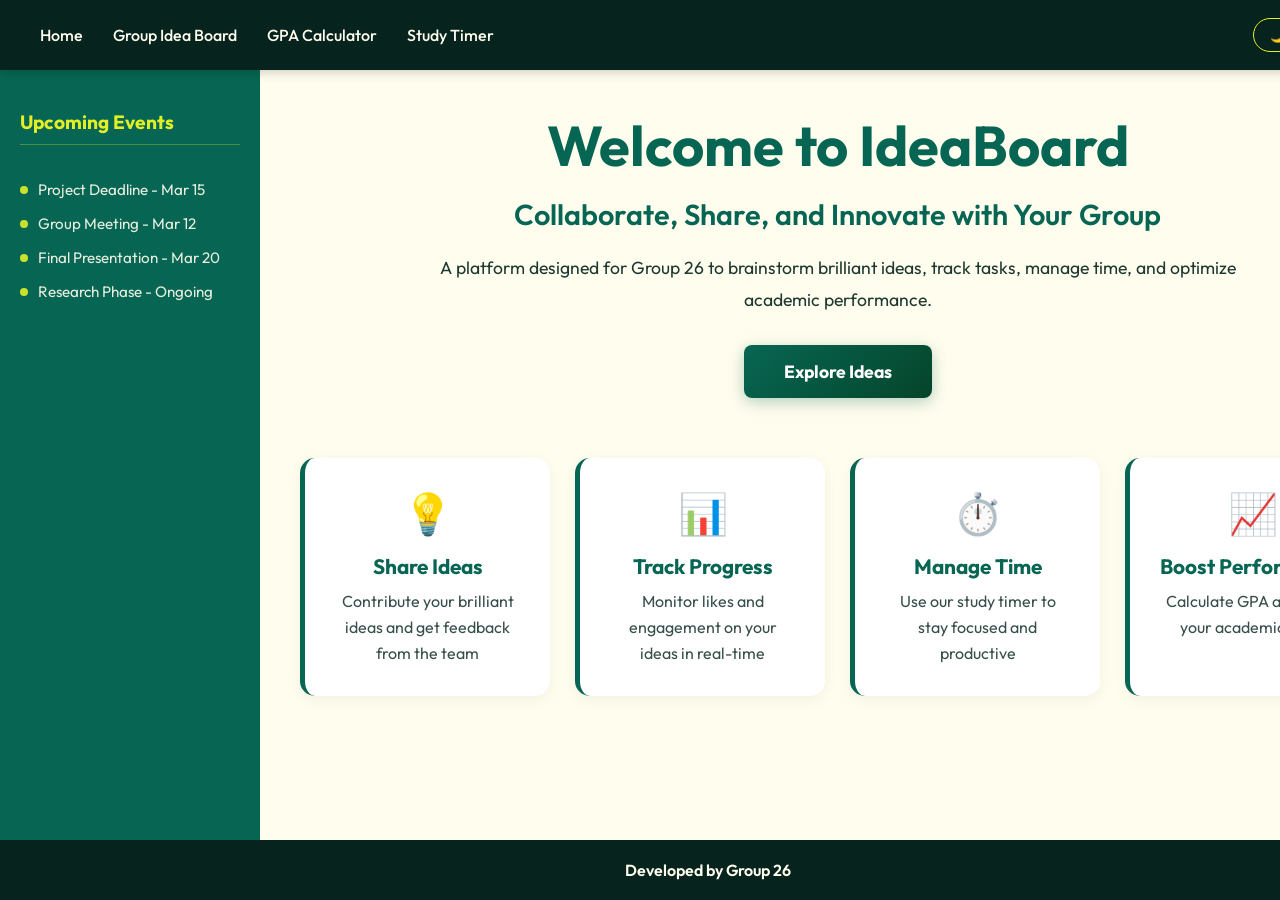
==== Day 03 v1.2/index.html @ 5ae80687 "New updates" ====
<!DOCTYPE html>
<html lang="en">
<head>
    <meta charset="UTF-8">
    <meta name="viewport" content="width=device-width, initial-scale=1.0">
    <title>Group Idea Board - Group 26</title>
    <link rel="stylesheet" href="style.css">
</head>
<body class="light-theme">
    <div class="animated-bg" id="animated-bg"></div>
    
    <div class="app-grid">
        <!-- Top Navbar -->
        <nav class="navbar">
            <ul class="nav-links">
                <li><a href="#" class="nav-link" data-view="home">Home</a></li>
                <li><a href="#" class="nav-link" data-view="board">Group Idea Board</a></li>
                <li><a href="#" class="nav-link" data-view="gpa">GPA Calculator</a></li>
                <li><a href="#" class="nav-link" data-view="timer">Study Timer</a></li>
            </ul>
            <button id="theme-toggle" class="theme-btn">🌙 Toggle Theme</button>
        </nav>

        <!-- Sidebar -->
        <aside class="sidebar">
            <h3>Upcoming Events</h3>
            <ul class="event-list">
                <li><span class="event-dot"></span> Project Deadline - Mar 15</li>
                <li><span class="event-dot"></span> Group Meeting - Mar 12</li>
                <li><span class="event-dot"></span> Final Presentation - Mar 20</li>
                <li><span class="event-dot"></span> Research Phase - Ongoing</li>
            </ul>
        </aside>

        <!-- Main Content Area -->
        <main class="main-content">
            <!-- Home View -->
            <section id="home-view" class="view-section active">
                <div class="hero-section">
                    <div class="hero-content">
                        <h1>Welcome to IdeaBoard</h1>
                        <p class="hero-subtitle">Collaborate, Share, and Innovate with Your Group</p>
                        <p class="hero-description">A platform designed for Group 26 to brainstorm brilliant ideas, track tasks, manage time, and optimize academic performance.</p>
                        <button class="cta-btn" onclick="document.querySelector('[data-view=\"board\"]').click()">Explore Ideas</button>
                    </div>
                    <div class="hero-features">
                        <div class="feature-card">
                            <span class="feature-icon">💡</span>
                            <h3>Share Ideas</h3>
                            <p>Contribute your brilliant ideas and get feedback from the team</p>
                        </div>
                        <div class="feature-card">
                            <span class="feature-icon">📊</span>
                            <h3>Track Progress</h3>
                            <p>Monitor likes and engagement on your ideas in real-time</p>
                        </div>
                        <div class="feature-card">
                            <span class="feature-icon">⏱️</span>
                            <h3>Manage Time</h3>
                            <p>Use our study timer to stay focused and productive</p>
                        </div>
                        <div class="feature-card">
                            <span class="feature-icon">📈</span>
                            <h3>Boost Performance</h3>
                            <p>Calculate GPA and track your academic goals</p>
                        </div>
                    </div>
                </div>
            </section>

            <!-- Group Idea Board View -->
            <section id="board-view" class="view-section">
                <header class="content-header">
                    <h1>Group Idea Board</h1>
                    <div class="stats-bar">
                        <span id="total-ideas-counter">Total Ideas: 0</span>
                        <div class="sort-container">
                            <label for="sort-by">Sort By:</label>
                            <select id="sort-by">
                                <option value="net-likes">Likes - Dislikes</option>
                                <option value="time">Time</option>
                                <option value="total-likes">Total Likes</option>
                            </select>
                        </div>
                    </div>
                </header>

                <section class="idea-form-section">
                    <div class="form-group">
                        <input type="text" id="user-name" placeholder="Your Name" aria-label="Your Name">
                        <textarea id="idea-text" placeholder="Share your brilliant idea..." aria-label="Idea Text"></textarea>
                        <button id="submit-idea" class="primary-btn">Post Idea</button>
                    </div>
                </section>

                <section class="idea-board" id="idea-board">
                    <!-- Idea cards will be injected here -->
                </section>
            </section>

            <!-- GPA Calculator View -->
            <section id="gpa-view" class="view-section">
                <header class="content-header">
                    <h1>GPA Calculator</h1>
                    <p class="gpa-subtitle">Calculate your GPA using the standard formula</p>
                </header>

                <div class="gpa-calculator-container">
                    <div class="gpa-table-section">
                        <table class="gpa-table">
                            <thead>
                                <tr>
                                    <th>Course Name</th>
                                    <th>Grade (0.0 - 4.0)</th>
                                    <th>Credits</th>
                                    <th>Action</th>
                                </tr>
                            </thead>
                            <tbody id="gpa-rows">
                                <!-- Rows will be added here -->
                            </tbody>
                        </table>
                    </div>

                    <button id="add-gpa-row" class="secondary-btn">+ Add Course</button>

                    <div class="gpa-result-box">
                        <div class="result-formula">
                            <p>Formula: GPA = Σ(Grade × Credits) ÷ Σ Credits</p>
                        </div>
                        <div class="result-display">
                            <div class="result-label">Your GPA</div>
                            <div class="result-value" id="gpa-result">0.00</div>
                        </div>
                        <button id="calculate-gpa" class="primary-btn">Calculate GPA</button>
                        <button id="reset-gpa" class="secondary-btn">Clear All</button>
                    </div>
                </div>
            </section>

            <!-- Study Timer View -->
            <section id="timer-view" class="view-section">
                <header class="content-header">
                    <h1>Study Timer (Pomodoro)</h1>
                    <p class="timer-subtitle">Stay focused with the Pomodoro technique</p>
                </header>

                <div class="timer-container">
                    <div class="timer-display" id="timer-display">25:00</div>
                    
                    <div class="timer-mode-selector">
                        <label>
                            <input type="radio" name="timer-mode" value="work" checked>
                            <span>Work (25 min)</span>
                        </label>
                        <label>
                            <input type="radio" name="timer-mode" value="break">
                            <span>Break (5 min)</span>
                        </label>
                        <label>
                            <input type="radio" name="timer-mode" value="long-break">
                            <span>Long Break (15 min)</span>
                        </label>
                    </div>

                    <div class="timer-controls">
                        <button id="timer-start" class="primary-btn">Start</button>
                        <button id="timer-pause" class="secondary-btn" disabled>Pause</button>
                        <button id="timer-reset" class="secondary-btn">Reset</button>
                    </div>

                    <div class="timer-info">
                        <p>Sessions Completed: <span id="sessions-count">0</span></p>
                    </div>
                </div>
            </section>
        </main>

        <!-- Footer -->
        <footer class="footer">
            <p>Developed by Group 26</p>
        </footer>
    </div>

    <script src="script.js"></script>
</body>
</html>
---- Day 03 v1.2/style.css ----
@import url('https://fonts.googleapis.com/css2?family=Outfit:wght@300;400;600;700&display=swap');

:root {
    --light-cream: #fffdee;
    --lime-yellow: #e3ef26;
    --dark-green: #076653;
    --deep-green: #06231d;
    --white: #ffffff;
    --gray: #f4f4f4;
    --text-dark: #333;
    --text-light: #fffdee;
    --transition: all 0.3s cubic-bezier(0.25, 0.8, 0.25, 1);
}

/* Theme Variables */
body.light-theme {
    --bg-color: var(--light-cream);
    --grid-bg: var(--white);
    --card-bg: var(--white);
    --text-color: var(--deep-green);
    --sidebar-bg: var(--dark-green);
    --nav-bg: var(--deep-green);
    --footer-bg: var(--deep-green);
    --input-border: #ddd;
}

body.dark-theme {
    --bg-color: #0c1a18;
    --grid-bg: #112623;
    --card-bg: #1a3530;
    --text-color: var(--light-cream);
    --sidebar-bg: #051a16;
    --nav-bg: #041210;
    --footer-bg: #041210;
    --input-border: #2c4a45;
}

* {
    margin: 0;
    padding: 0;
    box-sizing: border-box;
    font-family: 'Outfit', sans-serif;
}

body {
    background-color: var(--bg-color);
    color: var(--text-color);
    transition: var(--transition);
    overflow-x: hidden;
    min-height: 100vh;
}

/* Grid Layout */
.app-grid {
    display: grid;
    grid-template-columns: 260px 1fr;
    grid-template-rows: 70px 1fr auto;
    grid-template-areas: 
        "nav nav"
        "sidebar main"
        "footer footer";
    min-height: 100vh;
}

/* Navbar */
.navbar {
    grid-area: nav;
    background-color: var(--nav-bg);
    color: var(--text-light);
    display: flex;
    justify-content: center;
    align-items: center;
    padding: 0 40px;
    z-index: 100;
    box-shadow: 0 2px 10px rgba(0,0,0,0.2);
}

.nav-links {
    list-style: none;
    display: flex;
    gap: 30px;
}

.nav-links a {
    color: var(--text-light);
    text-decoration: none;
    font-weight: 500;
    transition: var(--transition);
}

.nav-links a:hover {
    color: var(--lime-yellow);
}

.theme-btn {
    padding: 8px 16px;
    background: transparent;
    border: 1px solid var(--lime-yellow);
    color: var(--lime-yellow);
    border-radius: 20px;
    cursor: pointer;
    transition: var(--transition);
    margin-left: auto;
}

.theme-btn:hover {
    background: var(--lime-yellow);
    color: var(--deep-green);
}

/* Sidebar */
.sidebar {
    grid-area: sidebar;
    background-color: var(--sidebar-bg);
    color: var(--text-light);
    padding: 40px 20px;
    display: flex;
    flex-direction: column;
    gap: 20px;
}

.sidebar h3 {
    font-size: 1.2rem;
    color: var(--lime-yellow);
    margin-bottom: 15px;
    border-bottom: 1px solid rgba(227, 239, 38, 0.3);
    padding-bottom: 10px;
}

.event-list {
    list-style: none;
}

.event-list li {
    margin-bottom: 15px;
    font-size: 0.95rem;
    display: flex;
    align-items: center;
    gap: 10px;
    opacity: 0.9;
}

.event-dot {
    width: 8px;
    height: 8px;
    background-color: var(--lime-yellow);
    border-radius: 50%;
}

/* Main Content */
.main-content {
    grid-area: main;
    padding: 40px;
    position: relative;
    z-index: 1;
}

/* View Sections */
.view-section {
    display: none;
}

.view-section.active {
    display: block;
    animation: fadeIn 0.3s ease-in-out;
}

@keyframes fadeIn {
    from { opacity: 0; }
    to { opacity: 1; }
}

/* Hero Section */
.hero-section {
    display: flex;
    flex-direction: column;
    gap: 60px;
    align-items: center;
}

.hero-content {
    text-align: center;
    max-width: 800px;
}

.hero-content h1 {
    font-size: 3.5rem;
    font-weight: 700;
    color: var(--dark-green);
    margin-bottom: 15px;
}

body.dark-theme .hero-content h1 {
    color: var(--lime-yellow);
}

.hero-subtitle {
    font-size: 1.8rem;
    color: var(--dark-green);
    margin-bottom: 20px;
    font-weight: 600;
}

body.dark-theme .hero-subtitle {
    color: var(--lime-yellow);
}

.hero-description {
    font-size: 1.1rem;
    color: var(--text-color);
    line-height: 1.8;
    margin-bottom: 30px;
    opacity: 0.9;
}

.cta-btn {
    background: linear-gradient(135deg, var(--dark-green), #05452a);
    color: white;
    padding: 15px 40px;
    border: none;
    border-radius: 8px;
    font-size: 1.1rem;
    font-weight: 700;
    cursor: pointer;
    transition: var(--transition);
    box-shadow: 0 4px 15px rgba(7, 102, 83, 0.3);
}

.cta-btn:hover {
    transform: translateY(-3px);
    box-shadow: 0 6px 20px rgba(7, 102, 83, 0.4);
}

/* Hero Features */
.hero-features {
    display: grid;
    grid-template-columns: repeat(auto-fit, minmax(250px, 1fr));
    gap: 25px;
    width: 100%;
    max-width: 1200px;
}

.feature-card {
    background: var(--card-bg);
    padding: 30px;
    border-radius: 15px;
    border-left: 5px solid var(--dark-green);
    text-align: center;
    transition: var(--transition);
    box-shadow: 0 4px 15px rgba(0,0,0,0.05);
}

.feature-card:hover {
    transform: translateY(-5px);
    box-shadow: 0 8px 25px rgba(0,0,0,0.1);
}

.feature-icon {
    font-size: 2.5rem;
    display: block;
    margin-bottom: 15px;
}

.feature-card h3 {
    color: var(--dark-green);
    margin-bottom: 10px;
    font-size: 1.3rem;
}

body.dark-theme .feature-card h3 {
    color: var(--lime-yellow);
}

.feature-card p {
    opacity: 0.8;
    line-height: 1.6;
}

/* Placeholder Section */
.placeholder-section {
    text-align: center;
    padding: 80px 40px;
}

.placeholder-section h1 {
    font-size: 2.5rem;
    color: var(--dark-green);
    margin-bottom: 20px;
}

body.dark-theme .placeholder-section h1 {
    color: var(--lime-yellow);
}

.placeholder-section p {
    font-size: 1.3rem;
    opacity: 0.6;
}


.content-header {
    display: flex;
    justify-content: space-between;
    align-items: center;
    margin-bottom: 40px;
    flex-wrap: wrap;
    gap: 20px;
}

.content-header h1 {
    font-size: 2.5rem;
    font-weight: 700;
    color: var(--dark-green);
}

body.dark-theme .content-header h1 {
    color: var(--lime-yellow);
}

.stats-bar {
    display: flex;
    align-items: center;
    gap: 30px;
}

.sort-container {
    display: flex;
    align-items: center;
    gap: 10px;
}

select {
    padding: 8px 12px;
    border-radius: 8px;
    border: 1px solid var(--input-border);
    background: var(--card-bg);
    color: var(--text-color);
    outline: none;
}

/* Idea Form */
.idea-form-section {
    background: var(--card-bg);
    padding: 30px;
    border-radius: 15px;
    box-shadow: 0 4px 15px rgba(0,0,0,0.05);
    margin-bottom: 40px;
}

.form-group {
    display: flex;
    flex-direction: column;
    gap: 15px;
}

input[type="text"], textarea {
    width: 100%;
    padding: 12px 15px;
    border: 1px solid var(--input-border);
    border-radius: 8px;
    background: var(--grid-bg);
    color: var(--text-color);
}

textarea {
    min-height: 100px;
    resize: vertical;
}

.primary-btn {
    align-self: flex-end;
    background-color: var(--dark-green);
    color: white;
    padding: 12px 30px;
    border: none;
    border-radius: 8px;
    font-weight: 600;
    cursor: pointer;
    transition: var(--transition);
}

.primary-btn:hover {
    background-color: var(--deep-green);
    transform: translateY(-2px);
    box-shadow: 0 4px 10px rgba(7, 102, 83, 0.3);
}

/* Idea Board */
.idea-board {
    display: grid;
    grid-template-columns: repeat(auto-fill, minmax(300px, 1fr));
    gap: 25px;
}

.idea-card {
    background: var(--card-bg);
    padding: 25px;
    border-radius: 15px;
    border-left: 5px solid var(--dark-green);
    position: relative;
    transition: var(--transition);
    box-shadow: 0 4px 15px rgba(0,0,0,0.05);
    display: flex;
    flex-direction: column;
    justify-content: space-between;
}

.idea-card:hover {
    transform: translateY(-5px);
    box-shadow: 0 8px 25px rgba(0,0,0,0.1);
}

.idea-card.pinned {
    border-left: 5px solid var(--lime-yellow);
    background-color: rgba(227, 239, 38, 0.05);
}

.pin-tag {
    position: absolute;
    top: -10px;
    right: 20px;
    background: var(--lime-yellow);
    color: var(--deep-green);
    padding: 4px 12px;
    border-radius: 20px;
    font-size: 0.75rem;
    font-weight: 700;
    box-shadow: 0 2px 5px rgba(0,0,0,0.1);
}

.card-header {
    display: flex;
    justify-content: space-between;
    margin-bottom: 15px;
}

.author-name {
    font-weight: 700;
    color: var(--dark-green);
}

body.dark-theme .author-name {
    color: var(--lime-yellow);
}

.timestamp {
    font-size: 0.8rem;
    opacity: 0.6;
}

.idea-body {
    margin-bottom: 20px;
    line-height: 1.6;
}

.card-actions {
    display: flex;
    justify-content: space-between;
    align-items: center;
}

.vote-btns {
    display: flex;
    gap: 10px;
}

.vote-btn {
    background: transparent;
    border: 1px solid var(--input-border);
    padding: 5px 10px;
    border-radius: 6px;
    cursor: pointer;
    display: flex;
    align-items: center;
    gap: 5px;
    font-size: 0.9rem;
    color: var(--text-color);
}

.vote-btn.active.like {
    background-color: var(--dark-green);
    color: white;
}

.vote-btn.active.dislike {
    background-color: #d63031;
    color: white;
}

.utility-btns {
    display: flex;
    gap: 10px;
}

.pin-btn {
    background: transparent;
    border: none;
    cursor: pointer;
    font-size: 1.2rem;
    color: #ccc;
    transition: var(--transition);
}

.pin-btn.active {
    color: #ffd700; /* Gold highlight as requested */
}

.delete-btn {
    background: transparent;
    border: none;
    color: #ff7675;
    cursor: pointer;
    font-size: 0.9rem;
}

/* Footer */
.footer {
    grid-area: footer;
    background-color: var(--footer-bg);
    color: var(--text-light);
    text-align: center;
    padding: 20px;
    font-weight: 600;
}

/* Animations */
.animated-bg {
    position: fixed;
    top: 0;
    left: 0;
    width: 100%;
    height: 100%;
    pointer-events: none;
    z-index: 0;
}

.floating-bulb {
    position: absolute;
    font-size: 2rem;
    opacity: 0.1;
    animation: float 10s infinite linear;
}

@keyframes float {
    0% { transform: translateY(100vh) rotate(0deg); opacity: 0; }
    20% { opacity: 0.2; }
    80% { opacity: 0.2; }
    100% { transform: translateY(-20vh) rotate(360deg); opacity: 0; }
}

@media (max-width: 900px) {
    .app-grid {
        grid-template-columns: 1fr;
        grid-template-areas: 
            "nav"
            "main"
            "sidebar"
            "footer";
    }
    .sidebar {
        padding: 40px;
    }
}

/* GPA Calculator Styles */
.gpa-subtitle, .timer-subtitle {
    font-size: 1rem;
    color: var(--text-color);
    opacity: 0.8;
    margin-top: 5px;
}

.gpa-calculator-container {
    background: var(--card-bg);
    padding: 30px;
    border-radius: 15px;
    box-shadow: 0 4px 15px rgba(0,0,0,0.05);
}

.gpa-table-section {
    margin-bottom: 25px;
    overflow-x: auto;
}

.gpa-table {
    width: 100%;
    border-collapse: collapse;
    border-radius: 10px;
    overflow: hidden;
}

.gpa-table thead {
    background-color: var(--dark-green);
    color: var(--text-light);
}

.gpa-table th {
    padding: 15px;
    text-align: left;
    font-weight: 600;
}

.gpa-table td {
    padding: 12px 15px;
    border-bottom: 1px solid var(--input-border);
}

.gpa-table tbody tr:hover {
    background-color: rgba(227, 239, 38, 0.05);
}

.gpa-table input {
    width: 100%;
    padding: 8px 12px;
    border: 1px solid var(--input-border);
    border-radius: 6px;
    background: var(--grid-bg);
    color: var(--text-color);
    font-size: 0.95rem;
}

.remove-row-btn {
    background-color: #ff4444;
    color: white;
    border: none;
    padding: 6px 12px;
    border-radius: 6px;
    cursor: pointer;
    font-size: 0.85rem;
    transition: var(--transition);
}

.remove-row-btn:hover {
    background-color: #cc0000;
}

#add-gpa-row {
    margin-bottom: 30px;
}

.secondary-btn {
    background-color: var(--lime-yellow);
    color: var(--deep-green);
    padding: 12px 20px;
    border: none;
    border-radius: 8px;
    font-weight: 600;
    cursor: pointer;
    transition: var(--transition);
}

.secondary-btn:hover {
    background-color: #cfdf1d;
    transform: translateY(-2px);
}

.gpa-result-box {
    background: linear-gradient(135deg, rgba(7, 102, 83, 0.1), rgba(227, 239, 38, 0.1));
    padding: 40px;
    border-radius: 15px;
    text-align: center;
    margin-top: 40px;
    border: 2px solid var(--dark-green);
}

.result-formula {
    font-size: 1rem;
    color: var(--text-color);
    margin-bottom: 25px;
    opacity: 0.9;
    font-style: italic;
}

.result-display {
    margin-bottom: 30px;
}

.result-label {
    font-size: 1.2rem;
    font-weight: 600;
    color: var(--text-color);
    margin-bottom: 10px;
}

.result-value {
    font-size: 4rem;
    font-weight: 700;
    color: var(--dark-green);
    background: linear-gradient(135deg, var(--dark-green), var(--lime-yellow));
    -webkit-background-clip: text;
    -webkit-text-fill-color: transparent;
    background-clip: text;
}

.gpa-result-box .primary-btn {
    margin-right: 10px;
}

/* Study Timer Styles */
.timer-container {
    background: var(--card-bg);
    padding: 50px 40px;
    border-radius: 15px;
    box-shadow: 0 4px 15px rgba(0,0,0,0.05);
    text-align: center;
    max-width: 600px;
    margin: 0 auto;
}

.timer-display {
    font-size: 6rem;
    font-weight: 700;
    color: var(--dark-green);
    margin-bottom: 40px;
    font-family: 'Courier New', monospace;
    text-shadow: 0 4px 15px rgba(7, 102, 83, 0.2);
}

body.dark-theme .timer-display {
    color: var(--lime-yellow);
    text-shadow: 0 4px 15px rgba(227, 239, 38, 0.2);
}

.timer-mode-selector {
    display: flex;
    justify-content: center;
    gap: 30px;
    margin-bottom: 40px;
    flex-wrap: wrap;
}

.timer-mode-selector label {
    display: flex;
    align-items: center;
    gap: 10px;
    cursor: pointer;
    font-weight: 500;
    transition: var(--transition);
}

.timer-mode-selector input[type="radio"] {
    cursor: pointer;
    width: 18px;
    height: 18px;
}

.timer-mode-selector label:hover {
    color: var(--dark-green);
}

body.dark-theme .timer-mode-selector label:hover {
    color: var(--lime-yellow);
}

.timer-controls {
    display: flex;
    justify-content: center;
    gap: 15px;
    margin-bottom: 30px;
    flex-wrap: wrap;
}

.timer-controls button {
    padding: 12px 30px;
    font-size: 1rem;
    font-weight: 600;
}

.timer-controls button:disabled {
    opacity: 0.5;
    cursor: not-allowed;
}

.timer-info {
    font-size: 1.2rem;
    color: var(--text-color);
    margin-top: 30px;
    padding-top: 20px;
    border-top: 1px solid var(--input-border);
}

.timer-info span {
    font-weight: 700;
    color: var(--dark-green);
}

body.dark-theme .timer-info span {
    color: var(--lime-yellow);
}
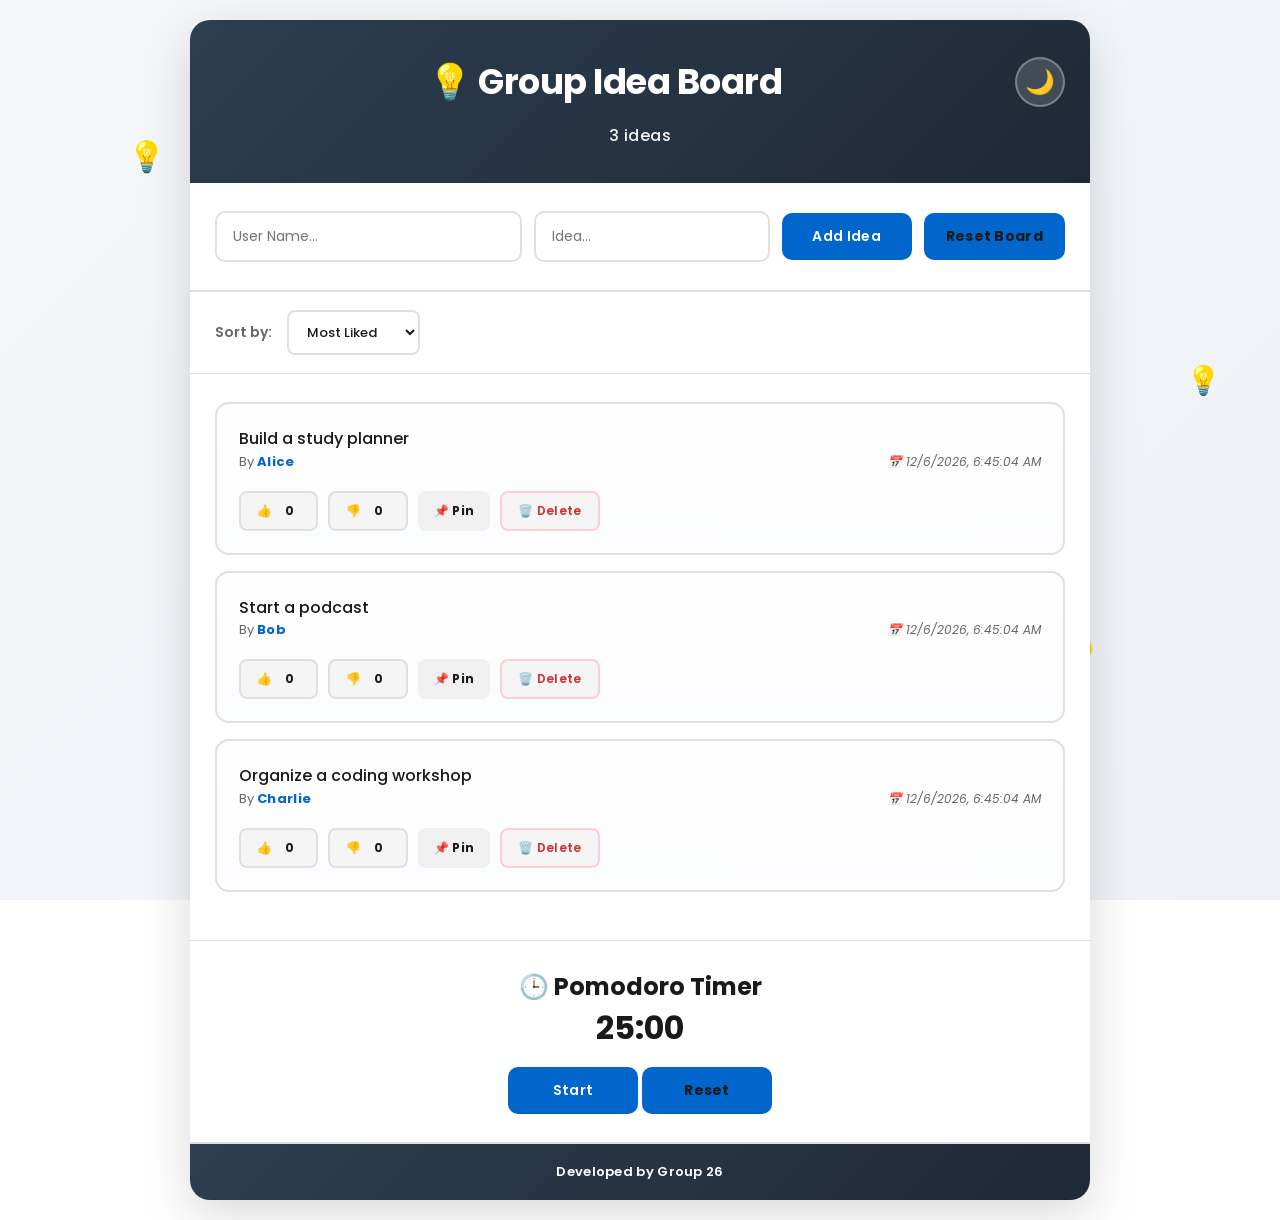
==== commit bb0d96bd: "new" ====
--- a/Day 03 v1.2/index.html
+++ b/Day 03 v1.2/index.html
@@ -3,185 +3,68 @@
 <head>
     <meta charset="UTF-8">
     <meta name="viewport" content="width=device-width, initial-scale=1.0">
-    <title>Group Idea Board - Group 26</title>
+    <title>Group Idea Board</title>
     <link rel="stylesheet" href="style.css">
 </head>
-<body class="light-theme">
-    <div class="animated-bg" id="animated-bg"></div>
-    
-    <div class="app-grid">
-        <!-- Top Navbar -->
-        <nav class="navbar">
-            <ul class="nav-links">
-                <li><a href="#" class="nav-link" data-view="home">Home</a></li>
-                <li><a href="#" class="nav-link" data-view="board">Group Idea Board</a></li>
-                <li><a href="#" class="nav-link" data-view="gpa">GPA Calculator</a></li>
-                <li><a href="#" class="nav-link" data-view="timer">Study Timer</a></li>
-            </ul>
-            <button id="theme-toggle" class="theme-btn">🌙 Toggle Theme</button>
-        </nav>
+<body>
+    <div class="animated-background">
+        <div class="lightbulb"></div>
+        <div class="lightbulb"></div>
+        <div class="lightbulb"></div>
+        <div class="spark"></div>
+        <div class="spark"></div>
+        <div class="spark"></div>
+        <div class="thought-bubble"></div>
+        <div class="thought-bubble"></div>
+    </div>
 
-        <!-- Sidebar -->
-        <aside class="sidebar">
-            <h3>Upcoming Events</h3>
-            <ul class="event-list">
-                <li><span class="event-dot"></span> Project Deadline - Mar 15</li>
-                <li><span class="event-dot"></span> Group Meeting - Mar 12</li>
-                <li><span class="event-dot"></span> Final Presentation - Mar 20</li>
-                <li><span class="event-dot"></span> Research Phase - Ongoing</li>
-            </ul>
-        </aside>
+    <div class="container">
+        <header>
+            <div class="header-top">
+                <h1>💡 Group Idea Board</h1>
+                <button id="theme-toggle" class="theme-toggle" title="Toggle dark/light mode">🌙</button>
+            </div>
+            <div class="idea-count">
+                <span id="count-display">0 ideas</span>
+            </div>
+        </header>
+        
+        <section class="input-section">
+            <input type="text" id="name-input" placeholder="User Name..." class="name-input">
+            <input type="text" id="idea-input" placeholder="Idea..." class="idea-input">
+            <button id="add-idea-btn" class="btn-primary">Add Idea</button>
+            <button id="reset-board-btn" class="btn-secondary">Reset Board</button>
+        </section>
 
-        <!-- Main Content Area -->
-        <main class="main-content">
-            <!-- Home View -->
-            <section id="home-view" class="view-section active">
-                <div class="hero-section">
-                    <div class="hero-content">
-                        <h1>Welcome to IdeaBoard</h1>
-                        <p class="hero-subtitle">Collaborate, Share, and Innovate with Your Group</p>
-                        <p class="hero-description">A platform designed for Group 26 to brainstorm brilliant ideas, track tasks, manage time, and optimize academic performance.</p>
-                        <button class="cta-btn" onclick="document.querySelector('[data-view=\"board\"]').click()">Explore Ideas</button>
-                    </div>
-                    <div class="hero-features">
-                        <div class="feature-card">
-                            <span class="feature-icon">💡</span>
-                            <h3>Share Ideas</h3>
-                            <p>Contribute your brilliant ideas and get feedback from the team</p>
-                        </div>
-                        <div class="feature-card">
-                            <span class="feature-icon">📊</span>
-                            <h3>Track Progress</h3>
-                            <p>Monitor likes and engagement on your ideas in real-time</p>
-                        </div>
-                        <div class="feature-card">
-                            <span class="feature-icon">⏱️</span>
-                            <h3>Manage Time</h3>
-                            <p>Use our study timer to stay focused and productive</p>
-                        </div>
-                        <div class="feature-card">
-                            <span class="feature-icon">📈</span>
-                            <h3>Boost Performance</h3>
-                            <p>Calculate GPA and track your academic goals</p>
-                        </div>
-                    </div>
-                </div>
-            </section>
+        <section class="controls-section">
+            <label for="sort-dropdown" class="sort-label">Sort by:</label>
+            <select id="sort-dropdown" class="sort-dropdown">
+                <option value="likes">Most Liked</option>
+                <option value="time">Newest First</option>
+            </select>
+        </section>
 
-            <!-- Group Idea Board View -->
-            <section id="board-view" class="view-section">
-                <header class="content-header">
-                    <h1>Group Idea Board</h1>
-                    <div class="stats-bar">
-                        <span id="total-ideas-counter">Total Ideas: 0</span>
-                        <div class="sort-container">
-                            <label for="sort-by">Sort By:</label>
-                            <select id="sort-by">
-                                <option value="net-likes">Likes - Dislikes</option>
-                                <option value="time">Time</option>
-                                <option value="total-likes">Total Likes</option>
-                            </select>
-                        </div>
-                    </div>
-                </header>
+        <div class="ideas-container">
+            <div id="idea-list" class="idea-list">
+                <!-- Ideas will be added here dynamically -->
+            </div>
+        </div>
 
-                <section class="idea-form-section">
-                    <div class="form-group">
-                        <input type="text" id="user-name" placeholder="Your Name" aria-label="Your Name">
-                        <textarea id="idea-text" placeholder="Share your brilliant idea..." aria-label="Idea Text"></textarea>
-                        <button id="submit-idea" class="primary-btn">Post Idea</button>
-                    </div>
-                </section>
+        <!-- Pomodoro Timer -->
+        <section id="pomodoro-section" class="pomodoro-section">
+            <h2>🕒 Pomodoro Timer</h2>
+            <div id="pomodoro-display" class="pomodoro-display">25:00</div>
+            <button id="pomodoro-start-btn" class="btn-primary">Start</button>
+            <button id="pomodoro-reset-btn" class="btn-secondary">Reset</button>
+            <audio id="pomodoro-alarm" src="https://www.soundjay.com/button/sounds/beep-07.mp3" preload="auto"></audio>
+        </section>
 
-                <section class="idea-board" id="idea-board">
-                    <!-- Idea cards will be injected here -->
-                </section>
-            </section>
-
-            <!-- GPA Calculator View -->
-            <section id="gpa-view" class="view-section">
-                <header class="content-header">
-                    <h1>GPA Calculator</h1>
-                    <p class="gpa-subtitle">Calculate your GPA using the standard formula</p>
-                </header>
-
-                <div class="gpa-calculator-container">
-                    <div class="gpa-table-section">
-                        <table class="gpa-table">
-                            <thead>
-                                <tr>
-                                    <th>Course Name</th>
-                                    <th>Grade (0.0 - 4.0)</th>
-                                    <th>Credits</th>
-                                    <th>Action</th>
-                                </tr>
-                            </thead>
-                            <tbody id="gpa-rows">
-                                <!-- Rows will be added here -->
-                            </tbody>
-                        </table>
-                    </div>
-
-                    <button id="add-gpa-row" class="secondary-btn">+ Add Course</button>
-
-                    <div class="gpa-result-box">
-                        <div class="result-formula">
-                            <p>Formula: GPA = Σ(Grade × Credits) ÷ Σ Credits</p>
-                        </div>
-                        <div class="result-display">
-                            <div class="result-label">Your GPA</div>
-                            <div class="result-value" id="gpa-result">0.00</div>
-                        </div>
-                        <button id="calculate-gpa" class="primary-btn">Calculate GPA</button>
-                        <button id="reset-gpa" class="secondary-btn">Clear All</button>
-                    </div>
-                </div>
-            </section>
-
-            <!-- Study Timer View -->
-            <section id="timer-view" class="view-section">
-                <header class="content-header">
-                    <h1>Study Timer (Pomodoro)</h1>
-                    <p class="timer-subtitle">Stay focused with the Pomodoro technique</p>
-                </header>
-
-                <div class="timer-container">
-                    <div class="timer-display" id="timer-display">25:00</div>
-                    
-                    <div class="timer-mode-selector">
-                        <label>
-                            <input type="radio" name="timer-mode" value="work" checked>
-                            <span>Work (25 min)</span>
-                        </label>
-                        <label>
-                            <input type="radio" name="timer-mode" value="break">
-                            <span>Break (5 min)</span>
-                        </label>
-                        <label>
-                            <input type="radio" name="timer-mode" value="long-break">
-                            <span>Long Break (15 min)</span>
-                        </label>
-                    </div>
-
-                    <div class="timer-controls">
-                        <button id="timer-start" class="primary-btn">Start</button>
-                        <button id="timer-pause" class="secondary-btn" disabled>Pause</button>
-                        <button id="timer-reset" class="secondary-btn">Reset</button>
-                    </div>
-
-                    <div class="timer-info">
-                        <p>Sessions Completed: <span id="sessions-count">0</span></p>
-                    </div>
-                </div>
-            </section>
-        </main>
-
-        <!-- Footer -->
-        <footer class="footer">
+        <footer class="app-footer">
             <p>Developed by Group 26</p>
         </footer>
     </div>
 
     <script src="script.js"></script>
+    <script src="pomodoro.js"></script>
 </body>
 </html>
--- a/Day 03 v1.2/style.css
+++ b/Day 03 v1.2/style.css
@@ -1,530 +1,76 @@
-@import url('https://fonts.googleapis.com/css2?family=Outfit:wght@300;400;600;700&display=swap');
-
-:root {
-    --light-cream: #fffdee;
-    --lime-yellow: #e3ef26;
-    --dark-green: #076653;
-    --deep-green: #06231d;
-    --white: #ffffff;
-    --gray: #f4f4f4;
-    --text-dark: #333;
-    --text-light: #fffdee;
-    --transition: all 0.3s cubic-bezier(0.25, 0.8, 0.25, 1);
-}
-
-/* Theme Variables */
-body.light-theme {
-    --bg-color: var(--light-cream);
-    --grid-bg: var(--white);
-    --card-bg: var(--white);
-    --text-color: var(--deep-green);
-    --sidebar-bg: var(--dark-green);
-    --nav-bg: var(--deep-green);
-    --footer-bg: var(--deep-green);
-    --input-border: #ddd;
-}
-
-body.dark-theme {
-    --bg-color: #0c1a18;
-    --grid-bg: #112623;
-    --card-bg: #1a3530;
-    --text-color: var(--light-cream);
-    --sidebar-bg: #051a16;
-    --nav-bg: #041210;
-    --footer-bg: #041210;
-    --input-border: #2c4a45;
-}
+@import url('https://fonts.googleapis.com/css2?family=Poppins:wght@400;500;600;700&display=swap');
 
 * {
     margin: 0;
     padding: 0;
     box-sizing: border-box;
-    font-family: 'Outfit', sans-serif;
+}
+
+:root {
+    --bg-primary: linear-gradient(135deg, #f5f7fa 0%, #eef2f7 100%);
+    --bg-primary-solid: #f5f7fa;
+    --bg-secondary: #ffffff;
+    --text-primary: #1a1a1a;
+    --text-secondary: #666666;
+    --border-color: #e0e0e0;
+    --header-bg: #2c3e50;
+    --header-text: #ffffff;
+    --btn-primary: #0066cc;
+    --btn-hover: #0052a3;
+    --accent-green: #0066cc;
+    --accent-bright: #0066cc;
+    --pinned-bg: #f9f3e6;
+    --pinned-border: #d4af37;
+    --like-color: #0066cc;
+    --dislike-color: #999999;
+    --transition: 0.3s ease all;
+}
+
+body.dark-theme {
+    --bg-primary: linear-gradient(135deg, #1a1a1a 0%, #242424 100%);
+    --bg-primary-solid: #1a1a1a;
+    --bg-secondary: #2d2d2d;
+    --text-primary: #f5f5f5;
+    --text-secondary: #b0b0b0;
+    --border-color: #404040;
+    --header-bg: #1a1a1a;
+    --header-text: #f5f5f5;
+    --btn-primary: #0066cc;
+    --btn-hover: #0052a3;
+    --accent-green: #4fa3ff;
+    --accent-bright: #4fa3ff;
+    --pinned-bg: #3a3a2e;
+    --pinned-border: #b8960f;
+}
+
+@keyframes float {
+    0%, 100% { transform: translateY(0px) translateX(0px); opacity: 0.3; }
+    50% { transform: translateY(-20px) translateX(10px); opacity: 0.6; }
+}
+
+@keyframes sparkle {
+    0%, 100% { opacity: 0; transform: scale(0); }
+    50% { opacity: 1; transform: scale(1); }
+}
+
+@keyframes bubble-float {
+    0%, 100% { transform: translateY(0px) translateX(0px); opacity: 0.2; }
+    50% { transform: translateY(-30px) translateX(-15px); opacity: 0.4; }
 }
 
 body {
-    background-color: var(--bg-color);
-    color: var(--text-color);
-    transition: var(--transition);
+    background: var(--bg-primary);
+    background-attachment: fixed;
+    font-family: 'Poppins', sans-serif;
+    color: var(--text-primary);
+    transition: var(--transition);
+    min-height: 100vh;
+    padding: 20px;
+    position: relative;
     overflow-x: hidden;
-    min-height: 100vh;
-}
-
-/* Grid Layout */
-.app-grid {
-    display: grid;
-    grid-template-columns: 260px 1fr;
-    grid-template-rows: 70px 1fr auto;
-    grid-template-areas: 
-        "nav nav"
-        "sidebar main"
-        "footer footer";
-    min-height: 100vh;
-}
-
-/* Navbar */
-.navbar {
-    grid-area: nav;
-    background-color: var(--nav-bg);
-    color: var(--text-light);
-    display: flex;
-    justify-content: center;
-    align-items: center;
-    padding: 0 40px;
-    z-index: 100;
-    box-shadow: 0 2px 10px rgba(0,0,0,0.2);
-}
-
-.nav-links {
-    list-style: none;
-    display: flex;
-    gap: 30px;
-}
-
-.nav-links a {
-    color: var(--text-light);
-    text-decoration: none;
-    font-weight: 500;
-    transition: var(--transition);
-}
-
-.nav-links a:hover {
-    color: var(--lime-yellow);
-}
-
-.theme-btn {
-    padding: 8px 16px;
-    background: transparent;
-    border: 1px solid var(--lime-yellow);
-    color: var(--lime-yellow);
-    border-radius: 20px;
-    cursor: pointer;
-    transition: var(--transition);
-    margin-left: auto;
-}
-
-.theme-btn:hover {
-    background: var(--lime-yellow);
-    color: var(--deep-green);
-}
-
-/* Sidebar */
-.sidebar {
-    grid-area: sidebar;
-    background-color: var(--sidebar-bg);
-    color: var(--text-light);
-    padding: 40px 20px;
-    display: flex;
-    flex-direction: column;
-    gap: 20px;
-}
-
-.sidebar h3 {
-    font-size: 1.2rem;
-    color: var(--lime-yellow);
-    margin-bottom: 15px;
-    border-bottom: 1px solid rgba(227, 239, 38, 0.3);
-    padding-bottom: 10px;
-}
-
-.event-list {
-    list-style: none;
-}
-
-.event-list li {
-    margin-bottom: 15px;
-    font-size: 0.95rem;
-    display: flex;
-    align-items: center;
-    gap: 10px;
-    opacity: 0.9;
-}
-
-.event-dot {
-    width: 8px;
-    height: 8px;
-    background-color: var(--lime-yellow);
-    border-radius: 50%;
-}
-
-/* Main Content */
-.main-content {
-    grid-area: main;
-    padding: 40px;
-    position: relative;
-    z-index: 1;
-}
-
-/* View Sections */
-.view-section {
-    display: none;
-}
-
-.view-section.active {
-    display: block;
-    animation: fadeIn 0.3s ease-in-out;
-}
-
-@keyframes fadeIn {
-    from { opacity: 0; }
-    to { opacity: 1; }
-}
-
-/* Hero Section */
-.hero-section {
-    display: flex;
-    flex-direction: column;
-    gap: 60px;
-    align-items: center;
-}
-
-.hero-content {
-    text-align: center;
-    max-width: 800px;
-}
-
-.hero-content h1 {
-    font-size: 3.5rem;
-    font-weight: 700;
-    color: var(--dark-green);
-    margin-bottom: 15px;
-}
-
-body.dark-theme .hero-content h1 {
-    color: var(--lime-yellow);
-}
-
-.hero-subtitle {
-    font-size: 1.8rem;
-    color: var(--dark-green);
-    margin-bottom: 20px;
-    font-weight: 600;
-}
-
-body.dark-theme .hero-subtitle {
-    color: var(--lime-yellow);
-}
-
-.hero-description {
-    font-size: 1.1rem;
-    color: var(--text-color);
-    line-height: 1.8;
-    margin-bottom: 30px;
-    opacity: 0.9;
-}
-
-.cta-btn {
-    background: linear-gradient(135deg, var(--dark-green), #05452a);
-    color: white;
-    padding: 15px 40px;
-    border: none;
-    border-radius: 8px;
-    font-size: 1.1rem;
-    font-weight: 700;
-    cursor: pointer;
-    transition: var(--transition);
-    box-shadow: 0 4px 15px rgba(7, 102, 83, 0.3);
-}
-
-.cta-btn:hover {
-    transform: translateY(-3px);
-    box-shadow: 0 6px 20px rgba(7, 102, 83, 0.4);
-}
-
-/* Hero Features */
-.hero-features {
-    display: grid;
-    grid-template-columns: repeat(auto-fit, minmax(250px, 1fr));
-    gap: 25px;
-    width: 100%;
-    max-width: 1200px;
-}
-
-.feature-card {
-    background: var(--card-bg);
-    padding: 30px;
-    border-radius: 15px;
-    border-left: 5px solid var(--dark-green);
-    text-align: center;
-    transition: var(--transition);
-    box-shadow: 0 4px 15px rgba(0,0,0,0.05);
-}
-
-.feature-card:hover {
-    transform: translateY(-5px);
-    box-shadow: 0 8px 25px rgba(0,0,0,0.1);
-}
-
-.feature-icon {
-    font-size: 2.5rem;
-    display: block;
-    margin-bottom: 15px;
-}
-
-.feature-card h3 {
-    color: var(--dark-green);
-    margin-bottom: 10px;
-    font-size: 1.3rem;
-}
-
-body.dark-theme .feature-card h3 {
-    color: var(--lime-yellow);
-}
-
-.feature-card p {
-    opacity: 0.8;
-    line-height: 1.6;
-}
-
-/* Placeholder Section */
-.placeholder-section {
-    text-align: center;
-    padding: 80px 40px;
-}
-
-.placeholder-section h1 {
-    font-size: 2.5rem;
-    color: var(--dark-green);
-    margin-bottom: 20px;
-}
-
-body.dark-theme .placeholder-section h1 {
-    color: var(--lime-yellow);
-}
-
-.placeholder-section p {
-    font-size: 1.3rem;
-    opacity: 0.6;
-}
-
-
-.content-header {
-    display: flex;
-    justify-content: space-between;
-    align-items: center;
-    margin-bottom: 40px;
-    flex-wrap: wrap;
-    gap: 20px;
-}
-
-.content-header h1 {
-    font-size: 2.5rem;
-    font-weight: 700;
-    color: var(--dark-green);
-}
-
-body.dark-theme .content-header h1 {
-    color: var(--lime-yellow);
-}
-
-.stats-bar {
-    display: flex;
-    align-items: center;
-    gap: 30px;
-}
-
-.sort-container {
-    display: flex;
-    align-items: center;
-    gap: 10px;
-}
-
-select {
-    padding: 8px 12px;
-    border-radius: 8px;
-    border: 1px solid var(--input-border);
-    background: var(--card-bg);
-    color: var(--text-color);
-    outline: none;
-}
-
-/* Idea Form */
-.idea-form-section {
-    background: var(--card-bg);
-    padding: 30px;
-    border-radius: 15px;
-    box-shadow: 0 4px 15px rgba(0,0,0,0.05);
-    margin-bottom: 40px;
-}
-
-.form-group {
-    display: flex;
-    flex-direction: column;
-    gap: 15px;
-}
-
-input[type="text"], textarea {
-    width: 100%;
-    padding: 12px 15px;
-    border: 1px solid var(--input-border);
-    border-radius: 8px;
-    background: var(--grid-bg);
-    color: var(--text-color);
-}
-
-textarea {
-    min-height: 100px;
-    resize: vertical;
-}
-
-.primary-btn {
-    align-self: flex-end;
-    background-color: var(--dark-green);
-    color: white;
-    padding: 12px 30px;
-    border: none;
-    border-radius: 8px;
-    font-weight: 600;
-    cursor: pointer;
-    transition: var(--transition);
-}
-
-.primary-btn:hover {
-    background-color: var(--deep-green);
-    transform: translateY(-2px);
-    box-shadow: 0 4px 10px rgba(7, 102, 83, 0.3);
-}
-
-/* Idea Board */
-.idea-board {
-    display: grid;
-    grid-template-columns: repeat(auto-fill, minmax(300px, 1fr));
-    gap: 25px;
-}
-
-.idea-card {
-    background: var(--card-bg);
-    padding: 25px;
-    border-radius: 15px;
-    border-left: 5px solid var(--dark-green);
-    position: relative;
-    transition: var(--transition);
-    box-shadow: 0 4px 15px rgba(0,0,0,0.05);
-    display: flex;
-    flex-direction: column;
-    justify-content: space-between;
-}
-
-.idea-card:hover {
-    transform: translateY(-5px);
-    box-shadow: 0 8px 25px rgba(0,0,0,0.1);
-}
-
-.idea-card.pinned {
-    border-left: 5px solid var(--lime-yellow);
-    background-color: rgba(227, 239, 38, 0.05);
-}
-
-.pin-tag {
-    position: absolute;
-    top: -10px;
-    right: 20px;
-    background: var(--lime-yellow);
-    color: var(--deep-green);
-    padding: 4px 12px;
-    border-radius: 20px;
-    font-size: 0.75rem;
-    font-weight: 700;
-    box-shadow: 0 2px 5px rgba(0,0,0,0.1);
-}
-
-.card-header {
-    display: flex;
-    justify-content: space-between;
-    margin-bottom: 15px;
-}
-
-.author-name {
-    font-weight: 700;
-    color: var(--dark-green);
-}
-
-body.dark-theme .author-name {
-    color: var(--lime-yellow);
-}
-
-.timestamp {
-    font-size: 0.8rem;
-    opacity: 0.6;
-}
-
-.idea-body {
-    margin-bottom: 20px;
-    line-height: 1.6;
-}
-
-.card-actions {
-    display: flex;
-    justify-content: space-between;
-    align-items: center;
-}
-
-.vote-btns {
-    display: flex;
-    gap: 10px;
-}
-
-.vote-btn {
-    background: transparent;
-    border: 1px solid var(--input-border);
-    padding: 5px 10px;
-    border-radius: 6px;
-    cursor: pointer;
-    display: flex;
-    align-items: center;
-    gap: 5px;
-    font-size: 0.9rem;
-    color: var(--text-color);
-}
-
-.vote-btn.active.like {
-    background-color: var(--dark-green);
-    color: white;
-}
-
-.vote-btn.active.dislike {
-    background-color: #d63031;
-    color: white;
-}
-
-.utility-btns {
-    display: flex;
-    gap: 10px;
-}
-
-.pin-btn {
-    background: transparent;
-    border: none;
-    cursor: pointer;
-    font-size: 1.2rem;
-    color: #ccc;
-    transition: var(--transition);
-}
-
-.pin-btn.active {
-    color: #ffd700; /* Gold highlight as requested */
-}
-
-.delete-btn {
-    background: transparent;
-    border: none;
-    color: #ff7675;
-    cursor: pointer;
-    font-size: 0.9rem;
-}
-
-/* Footer */
-.footer {
-    grid-area: footer;
-    background-color: var(--footer-bg);
-    color: var(--text-light);
-    text-align: center;
-    padding: 20px;
-    font-weight: 600;
-}
-
-/* Animations */
-.animated-bg {
+}
+
+.animated-background {
     position: fixed;
     top: 0;
     left: 0;
@@ -532,258 +78,646 @@
     height: 100%;
     pointer-events: none;
     z-index: 0;
-}
-
-.floating-bulb {
+    overflow: hidden;
+}
+
+.lightbulb {
     position: absolute;
+    width: 30px;
+    height: 40px;
+    animation: float 6s ease-in-out infinite;
+}
+
+.lightbulb:nth-child(1) {
+    top: 15%;
+    left: 10%;
+    animation-delay: 0s;
+    font-size: 30px;
+}
+
+.lightbulb:nth-child(2) {
+    top: 70%;
+    right: 15%;
+    animation-delay: 2s;
+    font-size: 35px;
+}
+
+.lightbulb:nth-child(3) {
+    top: 40%;
+    right: 5%;
+    animation-delay: 4s;
+    font-size: 28px;
+}
+
+.lightbulb::before {
+    content: '💡';
+    position: absolute;
+    font-size: inherit;
+}
+
+.spark {
+    position: absolute;
+    width: 8px;
+    height: 8px;
+    animation: sparkle 4s ease-in-out infinite;
+}
+
+.spark:nth-child(4) {
+    top: 25%;
+    left: 80%;
+    animation-delay: 0s;
+}
+
+.spark:nth-child(5) {
+    top: 60%;
+    left: 20%;
+    animation-delay: 1.5s;
+}
+
+.spark:nth-child(6) {
+    top: 80%;
+    right: 30%;
+    animation-delay: 3s;
+}
+
+.spark::before {
+    content: '✨';
+    font-size: 12px;
+}
+
+.thought-bubble {
+    position: absolute;
+    width: 40px;
+    height: 35px;
+    animation: bubble-float 8s ease-in-out infinite;
+}
+
+.thought-bubble:nth-child(7) {
+    top: 20%;
+    right: 40%;
+    animation-delay: 0s;
+}
+
+.thought-bubble:nth-child(8) {
+    top: 75%;
+    left: 40%;
+    animation-delay: 3s;
+}
+
+.thought-bubble::before {
+    content: '💭';
+    font-size: 35px;
+}
+
+.container {
+    background-color: var(--bg-secondary);
+    width: 100%;
+    max-width: 900px;
+    border-radius: 20px;
+    box-shadow: 0 15px 50px rgba(0, 0, 0, 0.15);
+    overflow: hidden;
+    margin: 0 auto;
+    transition: var(--transition);
+    position: relative;
+    z-index: 1;
+}
+
+header {
+    background: linear-gradient(135deg, var(--header-bg) 0%, #1f2937 100%);
+    color: var(--header-text);
+    padding: 35px 25px;
+    text-align: center;
+    transition: var(--transition);
+}
+
+.header-top {
+    display: flex;
+    justify-content: space-between;
+    align-items: center;
+    gap: 20px;
+}
+
+header h1 {
+    font-size: 2.2rem;
+    font-weight: 700;
+    flex: 1;
+    letter-spacing: -0.5px;
+}
+
+.idea-count {
+    margin-top: 15px;
+    font-size: 1rem;
+    opacity: 0.95;
+    font-weight: 500;
+    letter-spacing: 0.5px;
+}
+
+.theme-toggle {
+    background: rgba(255, 255, 255, 0.15);
+    border: 2px solid rgba(255, 255, 255, 0.3);
+    color: white;
+    width: 50px;
+    height: 50px;
+    border-radius: 50%;
+    font-size: 1.5rem;
+    cursor: pointer;
+    transition: var(--transition);
+    display: flex;
+    align-items: center;
+    justify-content: center;
+}
+
+.theme-toggle:hover {
+    background: rgba(255, 255, 255, 0.25);
+    transform: scale(1.08);
+}
+
+.input-section {
+    padding: 28px 25px;
+    display: flex;
+    flex-wrap: wrap;
+    gap: 12px;
+    align-items: center;
+    background-color: var(--bg-secondary);
+    border-bottom: 2px solid var(--border-color);
+    transition: var(--transition);
+}
+
+.name-input,
+.idea-input,
+input[type="text"],
+select {
+    padding: 13px 16px;
+    border: 2px solid var(--border-color);
+    border-radius: 10px;
+    font-size: 14px;
+    font-family: 'Poppins', sans-serif;
+    background-color: var(--bg-secondary);
+    color: var(--text-primary);
+    outline: none;
+    transition: var(--transition);
+}
+
+.name-input:focus,
+.idea-input:focus,
+input[type="text"]:focus,
+select:focus {
+    border-color: var(--accent-green);
+    box-shadow: 0 0 0 4px rgba(0, 102, 204, 0.1);
+    background-color: var(--bg-secondary);
+}
+
+.name-input {
+    flex: 0 0 auto;
+    min-width: 160px;
+}
+
+.idea-input {
+    flex: 1;
+    min-width: 220px;
+}
+
+.btn-primary,
+.btn-secondary {
+    padding: 13px 22px;
+    border: none;
+    border-radius: 10px;
+    font-family: 'Poppins', sans-serif;
+    font-weight: 600;
+    cursor: pointer;
+    transition: var(--transition);
+    font-size: 14px;
+    letter-spacing: 0.3px;
+}
+
+.btn-primary {
+    background-color: var(--btn-primary);
+    color: var(--header-text);
+    flex: 0 0 auto;
+    min-width: 130px;
+}
+
+.btn-primary:hover {
+    background-color: var(--btn-hover);
+    transform: translateY(-3px);
+    box-shadow: 0 8px 20px rgba(0, 102, 204, 0.3);
+}
+
+.btn-secondary {
+    background-color: var(--accent-bright);
+    color: var(--text-primary);
+    flex: 0 0 auto;
+    min-width: 130px;
+    font-weight: 700;
+}
+
+.btn-secondary:hover {
+    background-color: #00558f;
+    transform: translateY(-3px);
+    box-shadow: 0 8px 20px rgba(0, 102, 204, 0.3);
+}
+
+.controls-section {
+    padding: 18px 25px;
+    background-color: var(--bg-secondary);
+    border-bottom: 1px solid var(--border-color);
+    display: flex;
+    gap: 15px;
+    align-items: center;
+    transition: var(--transition);
+}
+
+/* Pomodoro timer styles */
+.pomodoro-section {
+    padding: 28px 25px;
+    background-color: var(--bg-secondary);
+    border-top: 1px solid var(--border-color);
+    text-align: center;
+    transition: var(--transition);
+    margin-top: 20px;
+}
+
+.pomodoro-display {
     font-size: 2rem;
-    opacity: 0.1;
-    animation: float 10s infinite linear;
-}
-
-@keyframes float {
-    0% { transform: translateY(100vh) rotate(0deg); opacity: 0; }
-    20% { opacity: 0.2; }
-    80% { opacity: 0.2; }
-    100% { transform: translateY(-20vh) rotate(360deg); opacity: 0; }
-}
-
-@media (max-width: 900px) {
-    .app-grid {
-        grid-template-columns: 1fr;
-        grid-template-areas: 
-            "nav"
-            "main"
-            "sidebar"
-            "footer";
-    }
-    .sidebar {
-        padding: 40px;
-    }
-}
-
-/* GPA Calculator Styles */
-.gpa-subtitle, .timer-subtitle {
-    font-size: 1rem;
-    color: var(--text-color);
-    opacity: 0.8;
+    font-weight: 700;
+    margin-bottom: 15px;
+}
+
+.sort-label {
+    font-weight: 600;
+    color: var(--text-secondary);
+    font-size: 14px;
+}
+
+.sort-dropdown {
+    padding: 10px 14px;
+    border: 2px solid var(--border-color);
+    border-radius: 8px;
+    font-family: 'Poppins', sans-serif;
+    font-size: 13px;
+    font-weight: 500;
+    background-color: var(--bg-secondary);
+    color: var(--text-primary);
+    cursor: pointer;
+    transition: var(--transition);
+}
+
+body.dark-theme .sort-dropdown {
+    background-color: #3a3a3a;
+    color: #f5f5f5;
+}
+
+body.dark-theme .sort-dropdown option {
+    background-color: #2d2d2d;
+    color: #f5f5f5;
+}
+
+.sort-dropdown:hover,
+.sort-dropdown:focus {
+    border-color: var(--accent-green);
+    box-shadow: 0 0 0 3px rgba(0, 102, 204, 0.1);
+}
+
+.ideas-container {
+    padding: 28px 25px;
+    background-color: var(--bg-secondary);
+    transition: var(--transition);
+    min-height: 300px;
+}
+
+.idea-list {
+    display: flex;
+    flex-direction: column;
+    gap: 16px;
+}
+
+.idea-card {
+    background: linear-gradient(to bottom, rgba(255, 255, 255, 0.9), rgba(245, 247, 250, 0.4));
+    border: 2px solid var(--border-color);
+    border-radius: 14px;
+    padding: 22px;
+    transition: var(--transition);
+    display: flex;
+    flex-direction: column;
+    gap: 14px;
+}
+
+body.dark-theme .idea-card {
+    background: linear-gradient(to bottom, rgba(50, 50, 50, 0.8), rgba(40, 40, 40, 0.6));
+    border-color: #505050;
+}
+
+.idea-card:hover {
+    box-shadow: 0 10px 30px rgba(0, 102, 204, 0.1);
+    border-color: var(--accent-green);
+    transform: translateY(-2px);
+}
+
+body.dark-theme .idea-card:hover {
+    box-shadow: 0 10px 30px rgba(79, 163, 255, 0.15);
+    border-color: #4fa3ff;
+}
+
+.idea-card.pinned {
+    background: linear-gradient(to bottom, rgba(249, 243, 230, 1), rgba(212, 175, 55, 0.08));
+    border-color: var(--pinned-border);
+    border-width: 3px;
+    box-shadow: 0 8px 25px rgba(212, 175, 55, 0.15), inset 0 0 0 1px rgba(212, 175, 55, 0.2);
+    position: relative;
+}
+
+body.dark-theme .idea-card.pinned {
+    background: linear-gradient(to bottom, rgba(70, 60, 40, 0.9), rgba(50, 45, 30, 0.8));
+    border-color: #b8960f;
+    box-shadow: 0 8px 25px rgba(184, 150, 15, 0.2), inset 0 0 0 1px rgba(184, 150, 15, 0.3);
+}
+
+.idea-card.pinned::before {
+    content: '📌 PINNED';
+    display: block;
+    color: var(--accent-green);
+    font-weight: 700;
+    font-size: 0.8rem;
+    letter-spacing: 1.2px;
+    margin-bottom: 8px;
+    text-transform: uppercase;
+}
+
+body.dark-theme .idea-card.pinned::before {
+    color: #d4af37;
+}
+
+.idea-content {
+    flex: 1;
+}
+
+.idea-text {
+    font-size: 16px;
+    font-weight: 500;
+    color: var(--text-primary);
+    line-height: 1.6;
+    word-break: break-word;
+}
+
+.idea-meta {
+    display: flex;
+    justify-content: space-between;
+    align-items: center;
+    font-size: 13px;
+    color: var(--text-secondary);
+    flex-wrap: wrap;
+    gap: 12px;
+}
+
+.idea-author {
+    font-weight: 700;
+    color: var(--accent-green);
+    letter-spacing: 0.3px;
+}
+
+.idea-timestamp {
+    font-size: 12px;
+    color: var(--text-secondary);
+    font-style: italic;
+}
+
+.idea-buttons {
+    display: flex;
+    gap: 10px;
+    flex-wrap: wrap;
     margin-top: 5px;
 }
 
-.gpa-calculator-container {
-    background: var(--card-bg);
-    padding: 30px;
-    border-radius: 15px;
-    box-shadow: 0 4px 15px rgba(0,0,0,0.05);
-}
-
-.gpa-table-section {
-    margin-bottom: 25px;
-    overflow-x: auto;
-}
-
-.gpa-table {
-    width: 100%;
-    border-collapse: collapse;
-    border-radius: 10px;
-    overflow: hidden;
-}
-
-.gpa-table thead {
-    background-color: var(--dark-green);
-    color: var(--text-light);
-}
-
-.gpa-table th {
-    padding: 15px;
-    text-align: left;
-    font-weight: 600;
-}
-
-.gpa-table td {
-    padding: 12px 15px;
-    border-bottom: 1px solid var(--input-border);
-}
-
-.gpa-table tbody tr:hover {
-    background-color: rgba(227, 239, 38, 0.05);
-}
-
-.gpa-table input {
-    width: 100%;
-    padding: 8px 12px;
-    border: 1px solid var(--input-border);
-    border-radius: 6px;
-    background: var(--grid-bg);
-    color: var(--text-color);
-    font-size: 0.95rem;
-}
-
-.remove-row-btn {
-    background-color: #ff4444;
-    color: white;
-    border: none;
-    padding: 6px 12px;
-    border-radius: 6px;
-    cursor: pointer;
-    font-size: 0.85rem;
-    transition: var(--transition);
-}
-
-.remove-row-btn:hover {
-    background-color: #cc0000;
-}
-
-#add-gpa-row {
-    margin-bottom: 30px;
-}
-
-.secondary-btn {
-    background-color: var(--lime-yellow);
-    color: var(--deep-green);
-    padding: 12px 20px;
+.btn-card {
+    padding: 9px 16px;
     border: none;
     border-radius: 8px;
+    font-family: 'Poppins', sans-serif;
     font-weight: 600;
+    font-size: 12px;
     cursor: pointer;
     transition: var(--transition);
-}
-
-.secondary-btn:hover {
-    background-color: #cfdf1d;
-    transform: translateY(-2px);
-}
-
-.gpa-result-box {
-    background: linear-gradient(135deg, rgba(7, 102, 83, 0.1), rgba(227, 239, 38, 0.1));
-    padding: 40px;
-    border-radius: 15px;
+    display: inline-flex;
+    align-items: center;
+    gap: 6px;
+    letter-spacing: 0.3px;
+}
+
+.btn-delete {
+    background-color: #f5f5f5;
+    color: #d32f2f;
+    border: 2px solid #ffcdd2;
+    font-weight: 600;
+}
+
+body.dark-theme .btn-delete {
+    background-color: rgba(211, 47, 47, 0.15);
+    color: #ff6b6b;
+    border: 2px solid rgba(255, 107, 107, 0.3);
+}
+
+.btn-delete:hover {
+    background-color: #ffebee;
+    color: #b71c1c;
+    border-color: #d32f2f;
+    transform: scale(1.06);
+    box-shadow: 0 4px 12px rgba(211, 47, 47, 0.2);
+}
+
+body.dark-theme .btn-delete:hover {
+    background-color: rgba(211, 47, 47, 0.25);
+    color: #ff8a8a;
+    border-color: #ff6b6b;
+}
+
+.btn-pin {
+    background-color: #f0f0f0;
+    color: var(--text-primary);
+    font-weight: 700;
+}
+
+body.dark-theme .btn-pin {
+    background-color: #404040;
+    color: #b0b0b0;
+}
+
+.btn-pin:hover {
+    background-color: #e0e0e0;
+    transform: scale(1.06);
+    box-shadow: 0 4px 12px rgba(0, 0, 0, 0.1);
+}
+
+body.dark-theme .btn-pin:hover {
+    background-color: #505050;
+    box-shadow: 0 4px 12px rgba(255, 255, 255, 0.1);
+}
+
+.btn-pin.pinned {
+    background-color: var(--pinned-border);
+    color: var(--text-primary);
+    font-weight: 700;
+}
+
+body.dark-theme .btn-pin.pinned {
+    background-color: #b8960f;
+    color: #1a1a1a;
+}
+
+.btn-pin.pinned:hover {
+    background-color: #c9a022;
+    box-shadow: 0 4px 12px rgba(212, 175, 55, 0.3);
+}
+
+body.dark-theme .btn-pin.pinned:hover {
+    background-color: #d4af37;
+    color: #000000;
+}
+
+.btn-like,
+.btn-dislike {
+    background-color: #f5f5f5;
+    color: var(--text-primary);
+    border: 2px solid var(--border-color);
+}
+
+body.dark-theme .btn-like,
+body.dark-theme .btn-dislike {
+    background-color: #3a3a3a;
+    color: #e0e0e0;
+    border: 2px solid #505050;
+}
+
+.btn-like:hover {
+    background-color: #e8f1ff;
+    color: var(--btn-primary);
+    border-color: var(--btn-primary);
+    transform: scale(1.05);
+}
+
+body.dark-theme .btn-like:hover {
+    background-color: rgba(79, 163, 255, 0.2);
+    color: #4fa3ff;
+    border-color: #4fa3ff;
+}
+
+.btn-dislike:hover {
+    background-color: #f5f5f5;
+    color: var(--text-primary);
+    border-color: #999999;
+    transform: scale(1.05);
+}
+
+body.dark-theme .btn-dislike:hover {
+    background-color: #404040;
+    color: #b0b0b0;
+    border-color: #666666;
+}
+
+.btn-like.active {
+    background-color: #0066cc;
+    color: white;
+    border-color: #0066cc;
+    font-weight: 700;
+}
+
+body.dark-theme .btn-like.active {
+    background-color: #4fa3ff;
+    color: #000000;
+    border-color: #4fa3ff;
+}
+
+.btn-dislike.active {
+    background-color: #999999;
+    color: white;
+    border-color: #999999;
+    font-weight: 700;
+}
+
+body.dark-theme .btn-dislike.active {
+    background-color: #b0b0b0;
+    color: #1a1a1a;
+    border-color: #b0b0b0;
+}
+
+.vote-counter {
+    font-weight: 700;
+    font-size: 12px;
+    min-width: 22px;
     text-align: center;
-    margin-top: 40px;
-    border: 2px solid var(--dark-green);
-}
-
-.result-formula {
-    font-size: 1rem;
-    color: var(--text-color);
-    margin-bottom: 25px;
-    opacity: 0.9;
-    font-style: italic;
-}
-
-.result-display {
-    margin-bottom: 30px;
-}
-
-.result-label {
-    font-size: 1.2rem;
+}
+
+.empty-state {
+    text-align: center;
+    padding: 50px 20px;
+    color: var(--text-secondary);
+}
+
+.empty-state p {
+    font-size: 18px;
     font-weight: 600;
-    color: var(--text-color);
-    margin-bottom: 10px;
-}
-
-.result-value {
-    font-size: 4rem;
-    font-weight: 700;
-    color: var(--dark-green);
-    background: linear-gradient(135deg, var(--dark-green), var(--lime-yellow));
-    -webkit-background-clip: text;
-    -webkit-text-fill-color: transparent;
-    background-clip: text;
-}
-
-.gpa-result-box .primary-btn {
-    margin-right: 10px;
-}
-
-/* Study Timer Styles */
-.timer-container {
-    background: var(--card-bg);
-    padding: 50px 40px;
-    border-radius: 15px;
-    box-shadow: 0 4px 15px rgba(0,0,0,0.05);
+    letter-spacing: 0.5px;
+}
+
+.app-footer {
+    background: linear-gradient(135deg, var(--header-bg) 0%, #1f2937 100%);
+    color: var(--header-text);
+    padding: 18px 25px;
     text-align: center;
-    max-width: 600px;
-    margin: 0 auto;
-}
-
-.timer-display {
-    font-size: 6rem;
-    font-weight: 700;
-    color: var(--dark-green);
-    margin-bottom: 40px;
-    font-family: 'Courier New', monospace;
-    text-shadow: 0 4px 15px rgba(7, 102, 83, 0.2);
-}
-
-body.dark-theme .timer-display {
-    color: var(--lime-yellow);
-    text-shadow: 0 4px 15px rgba(227, 239, 38, 0.2);
-}
-
-.timer-mode-selector {
-    display: flex;
-    justify-content: center;
-    gap: 30px;
-    margin-bottom: 40px;
-    flex-wrap: wrap;
-}
-
-.timer-mode-selector label {
-    display: flex;
-    align-items: center;
-    gap: 10px;
-    cursor: pointer;
-    font-weight: 500;
-    transition: var(--transition);
-}
-
-.timer-mode-selector input[type="radio"] {
-    cursor: pointer;
-    width: 18px;
-    height: 18px;
-}
-
-.timer-mode-selector label:hover {
-    color: var(--dark-green);
-}
-
-body.dark-theme .timer-mode-selector label:hover {
-    color: var(--lime-yellow);
-}
-
-.timer-controls {
-    display: flex;
-    justify-content: center;
-    gap: 15px;
-    margin-bottom: 30px;
-    flex-wrap: wrap;
-}
-
-.timer-controls button {
-    padding: 12px 30px;
-    font-size: 1rem;
+    font-size: 13px;
     font-weight: 600;
-}
-
-.timer-controls button:disabled {
-    opacity: 0.5;
-    cursor: not-allowed;
-}
-
-.timer-info {
-    font-size: 1.2rem;
-    color: var(--text-color);
-    margin-top: 30px;
-    padding-top: 20px;
-    border-top: 1px solid var(--input-border);
-}
-
-.timer-info span {
-    font-weight: 700;
-    color: var(--dark-green);
-}
-
-body.dark-theme .timer-info span {
-    color: var(--lime-yellow);
-}
+    border-top: 2px solid var(--border-color);
+    transition: var(--transition);
+    letter-spacing: 0.3px;
+}
+
+.app-footer p {
+    margin: 0;
+}
+
+/* Responsive Design */
+@media (max-width: 768px) {
+    header h1 {
+        font-size: 1.8rem;
+    }
+
+    .input-section {
+        flex-direction: column;
+    }
+
+    .name-input,
+    .idea-input,
+    .btn-primary,
+    .btn-secondary {
+        min-width: 100%;
+        flex: 1 1 100%;
+    }
+
+    .controls-section {
+        flex-direction: column;
+        align-items: flex-start;
+    }
+
+    .sort-dropdown {
+        width: 100%;
+    }
+
+    .idea-buttons {
+        flex-direction: column;
+    }
+
+    .btn-card {
+        width: 100%;
+        justify-content: center;
+    }
+
+    .idea-meta {
+        flex-direction: column;
+        align-items: flex-start;
+    }
+
+    .lightbulb:nth-child(1) { display: none; }
+    .lightbulb:nth-child(2) { display: none; }
+    .lightbulb:nth-child(3) { display: none; }
+    .spark { display: none; }
+    .thought-bubble { display: none; }
+}
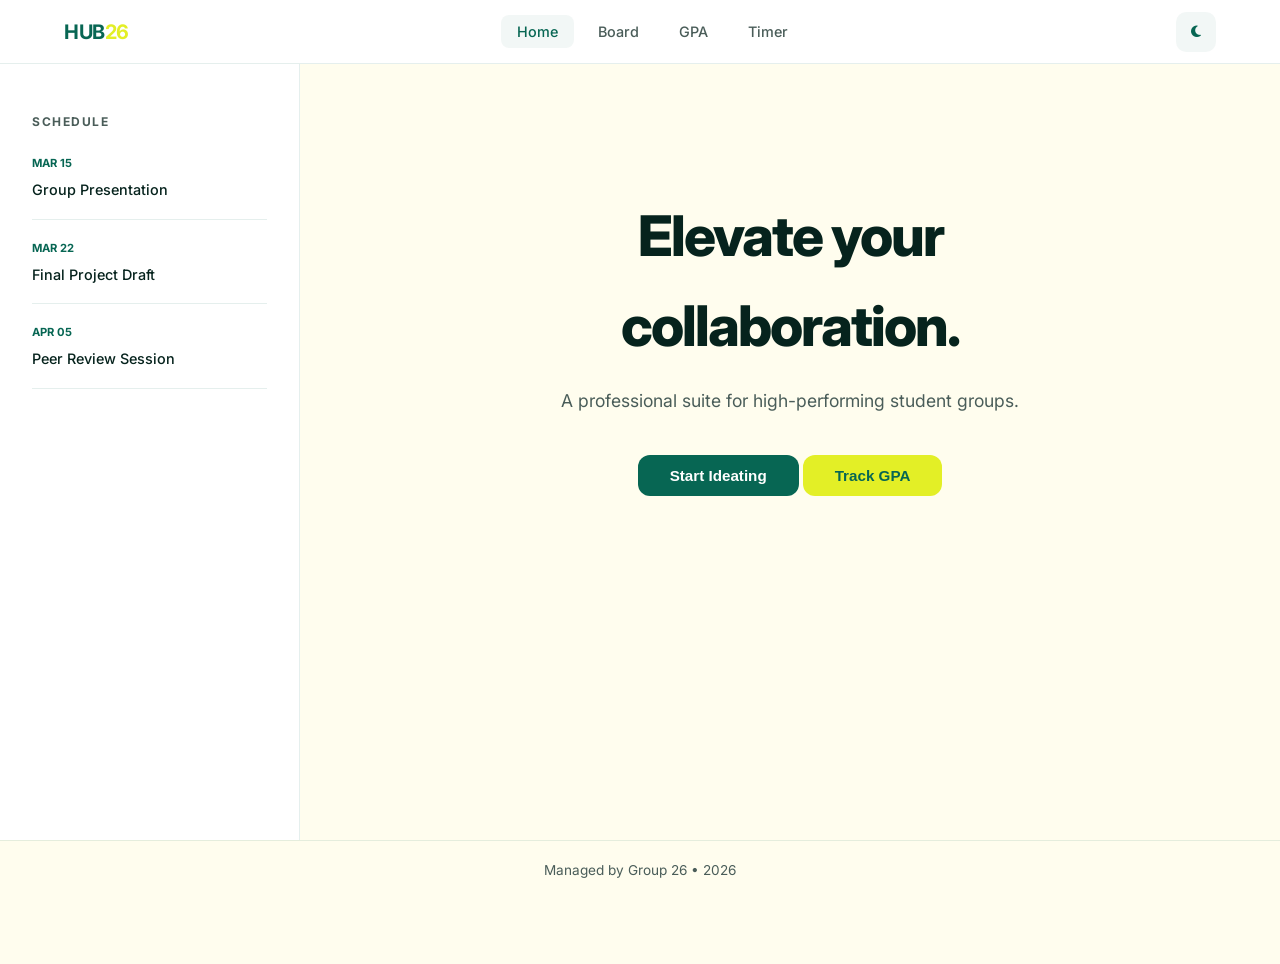
==== commit 726fbd6a: "New update" ====
--- a/Day 03 v1.2/index.html
+++ b/Day 03 v1.2/index.html
@@ -3,68 +3,171 @@
 <head>
     <meta charset="UTF-8">
     <meta name="viewport" content="width=device-width, initial-scale=1.0">
-    <title>Group Idea Board</title>
+    <title>Group 26 | Academic Hub</title>
+    <!-- Inter Font for Professionalism -->
+    <link href="https://fonts.googleapis.com/css2?family=Inter:wght@400;500;600;700;800&display=swap" rel="stylesheet">
     <link rel="stylesheet" href="style.css">
+    <link rel="stylesheet" href="https://cdnjs.cloudflare.com/ajax/libs/font-awesome/6.4.0/css/all.min.css">
 </head>
-<body>
-    <div class="animated-background">
-        <div class="lightbulb"></div>
-        <div class="lightbulb"></div>
-        <div class="lightbulb"></div>
-        <div class="spark"></div>
-        <div class="spark"></div>
-        <div class="spark"></div>
-        <div class="thought-bubble"></div>
-        <div class="thought-bubble"></div>
+<body data-theme="light">
+    <!-- Subtle Animated Background -->
+    <div id="bg-animation" class="bg-animation"></div>
+
+    <!-- Minimalist Navbar -->
+    <nav class="navbar">
+        <div class="nav-container">
+            <div class="nav-logo">HUB<span style="color: var(--accent)">26</span></div>
+            <ul class="nav-links">
+                <li><a href="#" class="nav-link active" data-view="home">Home</a></li>
+                <li><a href="#" class="nav-link" data-view="idea-board">Board</a></li>
+                <li><a href="#" class="nav-link" data-view="gpa-calculator">GPA</a></li>
+                <li><a href="#" class="nav-link" data-view="study-timer">Timer</a></li>
+            </ul>
+            <button id="theme-btn" aria-label="Toggle Theme">
+                <i class="fas fa-moon"></i>
+            </button>
+        </div>
+    </nav>
+
+    <div class="main-wrapper">
+        <!-- Refined Sidebar -->
+        <aside class="sidebar">
+            <h3>Schedule</h3>
+            <ul class="event-list">
+                <li>
+                    <span class="event-date">MAR 15</span>
+                    <span class="event-title">Group Presentation</span>
+                </li>
+                <li>
+                    <span class="event-date">MAR 22</span>
+                    <span class="event-title">Final Project Draft</span>
+                </li>
+                <li>
+                    <span class="event-date">APR 05</span>
+                    <span class="event-title">Peer Review Session</span>
+                </li>
+            </ul>
+        </aside>
+
+        <!-- Main Content -->
+        <main class="content-area">
+            <!-- Home Section -->
+            <section id="home" class="view active">
+                <div class="hero">
+                    <h1>Elevate your<br>collaboration.</h1>
+                    <p>A professional suite for high-performing student groups.</p>
+                    <div class="hero-actions">
+                        <button class="btn-primary" onclick="navigateTo('idea-board')">Start Ideating</button>
+                        <button class="btn-secondary" onclick="navigateTo('gpa-calculator')">Track GPA</button>
+                    </div>
+                </div>
+            </section>
+
+            <!-- Group Idea Board -->
+            <section id="idea-board" class="view">
+                <div class="board-header">
+                    <h2>Idea Board</h2>
+                    <span class="nav-link active" style="pointer-events: none;">
+                        <span id="total-ideas">0</span> Ideas
+                    </span>
+                </div>
+
+                <div class="idea-input-card">
+                    <form id="idea-form">
+                        <div class="form-group">
+                            <input type="text" id="user-name" placeholder="Full Name" required>
+                        </div>
+                        <div class="form-group">
+                            <textarea id="idea-text" placeholder="Explain your concept..." required></textarea>
+                        </div>
+                        <div style="display: flex; justify-content: space-between; align-items: center;">
+                            <div class="sort-control">
+                                <select id="sort-ideas" style="padding: 8px; border-radius: 8px; border: 1px solid var(--border-color); background: var(--body-bg); color: var(--text-main);">
+                                    <option value="time">Latest</option>
+                                    <option value="likes">Top Liked</option>
+                                </select>
+                            </div>
+                            <button type="submit" class="btn-primary">Post Idea</button>
+                        </div>
+                    </form>
+                </div>
+
+                <div id="ideas-container" class="ideas-grid">
+                    <!-- Idea cards will be injected here -->
+                </div>
+            </section>
+
+            <!-- GPA Calculator -->
+            <section id="gpa-calculator" class="view">
+                <div class="idea-input-card">
+                    <div class="board-header">
+                        <h2>GPA Calculator</h2>
+                    </div>
+                    <p style="color: var(--text-muted); margin-bottom: 24px;">Weighted academic performance tracker.</p>
+                    
+                    <div class="gpa-table-wrapper">
+                        <table id="gpa-table">
+                            <thead>
+                                <tr>
+                                    <th>Course</th>
+                                    <th>Units</th>
+                                    <th>Point</th>
+                                    <th></th>
+                                </tr>
+                            </thead>
+                            <tbody id="gpa-rows">
+                                <tr>
+                                    <td><input type="text" placeholder="Course Name" class="course-name" style="width: 100%; border: none; background: transparent; color: var(--text-main);"></td>
+                                    <td><input type="number" step="0.5" min="0" placeholder="0" class="course-credits" style="width: 60px; border: none; background: transparent; color: var(--text-main);"></td>
+                                    <td><input type="number" step="0.01" min="0" max="4" placeholder="0.0" class="course-grade" style="width: 60px; border: none; background: transparent; color: var(--text-main);"></td>
+                                    <td style="text-align: right;"><button class="btn-icon" style="color: var(--text-muted);" onclick="removeGpaRow(this)"><i class="fas fa-times"></i></button></td>
+                                </tr>
+                            </tbody>
+                        </table>
+                    </div>
+                    
+                    <div style="display: flex; gap: 16px; margin-top: 24px;">
+                        <button class="btn-secondary" style="background: var(--primary-soft); border: 1px solid var(--border-color);" onclick="addGpaRow()">Add Row</button>
+                        <button class="btn-primary" style="flex-grow: 1;" onclick="calculateGPA()">Calculate Result</button>
+                    </div>
+
+                    <div id="gpa-result" class="hero hidden" style="padding: 40px 0; margin-top: 24px; border-top: 1px solid var(--border-color);">
+                        <span style="color: var(--text-muted); font-size: 0.9rem;">CUMULATIVE GPA</span>
+                        <div class="timer-display" id="final-gpa" style="font-size: 4rem; margin: 8px 0;">0.00</div>
+                    </div>
+                </div>
+            </section>
+
+            <!-- Study Timer -->
+            <section id="study-timer" class="view">
+                <div class="timer-card">
+                    <div class="board-header" style="justify-content: center;">
+                        <h2>Deep Work</h2>
+                    </div>
+                    <p style="color: var(--text-muted);">Stay focused for the next 25 minutes.</p>
+                    
+                    <div class="timer-display" id="timer-display">25:00</div>
+                    
+                    <div style="display: flex; justify-content: center; gap: 16px;">
+                        <button class="btn-primary" id="timer-start">Start Session</button>
+                        <button class="btn-secondary hidden" id="timer-pause" style="background: var(--primary-soft);">Pause</button>
+                        <button class="btn-secondary" id="timer-reset" style="background: transparent; border: 1px solid var(--border-color);">Reset</button>
+                    </div>
+                    
+                    <div style="margin-top: 40px; display: flex; justify-content: center; gap: 8px;">
+                        <button class="btn-mode active nav-link" data-time="1500" style="border: none;">Focus</button>
+                        <button class="btn-mode nav-link" data-time="300" style="border: none;">Break</button>
+                    </div>
+                </div>
+            </section>
+        </main>
     </div>
 
-    <div class="container">
-        <header>
-            <div class="header-top">
-                <h1>💡 Group Idea Board</h1>
-                <button id="theme-toggle" class="theme-toggle" title="Toggle dark/light mode">🌙</button>
-            </div>
-            <div class="idea-count">
-                <span id="count-display">0 ideas</span>
-            </div>
-        </header>
-        
-        <section class="input-section">
-            <input type="text" id="name-input" placeholder="User Name..." class="name-input">
-            <input type="text" id="idea-input" placeholder="Idea..." class="idea-input">
-            <button id="add-idea-btn" class="btn-primary">Add Idea</button>
-            <button id="reset-board-btn" class="btn-secondary">Reset Board</button>
-        </section>
-
-        <section class="controls-section">
-            <label for="sort-dropdown" class="sort-label">Sort by:</label>
-            <select id="sort-dropdown" class="sort-dropdown">
-                <option value="likes">Most Liked</option>
-                <option value="time">Newest First</option>
-            </select>
-        </section>
-
-        <div class="ideas-container">
-            <div id="idea-list" class="idea-list">
-                <!-- Ideas will be added here dynamically -->
-            </div>
-        </div>
-
-        <!-- Pomodoro Timer -->
-        <section id="pomodoro-section" class="pomodoro-section">
-            <h2>🕒 Pomodoro Timer</h2>
-            <div id="pomodoro-display" class="pomodoro-display">25:00</div>
-            <button id="pomodoro-start-btn" class="btn-primary">Start</button>
-            <button id="pomodoro-reset-btn" class="btn-secondary">Reset</button>
-            <audio id="pomodoro-alarm" src="https://www.soundjay.com/button/sounds/beep-07.mp3" preload="auto"></audio>
-        </section>
-
-        <footer class="app-footer">
-            <p>Developed by Group 26</p>
-        </footer>
-    </div>
+    <!-- Footer -->
+    <footer class="footer">
+        <p>Managed by Group 26 &bull; 2026</p>
+    </footer>
 
     <script src="script.js"></script>
-    <script src="pomodoro.js"></script>
 </body>
 </html>
--- a/Day 03 v1.2/style.css
+++ b/Day 03 v1.2/style.css
@@ -1,723 +1,286 @@
-@import url('https://fonts.googleapis.com/css2?family=Poppins:wght@400;500;600;700&display=swap');
+:root {
+    --bg-light: #fffdee;
+    --text-main: #06231d;
+    --text-muted: #4a5d59;
+    --primary: #076653;
+    --primary-soft: rgba(7, 102, 83, 0.05);
+    --accent: #e3ef26;
+    --white: #ffffff;
+    --border-color: rgba(7, 102, 83, 0.1);
+    --card-shadow: 0 10px 30px rgba(0, 0, 0, 0.04);
+    --nav-height: 64px;
+    --pin-gold: #e3ef26;
+    
+    /* Variable Themes */
+    --body-bg: var(--bg-light);
+    --card-bg: var(--white);
+    --sidebar-bg: var(--white);
+    --nav-bg: var(--white);
+    --nav-text: var(--text-main);
+    --transition: all 0.3s cubic-bezier(0.4, 0, 0.2, 1);
+}
+
+[data-theme="dark"] {
+    --body-bg: #06231d;
+    --card-bg: #076653;
+    --sidebar-bg: #06231d;
+    --nav-bg: #06231d;
+    --nav-text: #fffdee;
+    --text-main: #fffdee;
+    --text-muted: #aabeb9;
+    --border-color: rgba(255, 253, 238, 0.1);
+    --card-shadow: 0 10px 40px rgba(0, 0, 0, 0.2);
+}
 
 * {
     margin: 0;
     padding: 0;
     box-sizing: border-box;
-}
-
-:root {
-    --bg-primary: linear-gradient(135deg, #f5f7fa 0%, #eef2f7 100%);
-    --bg-primary-solid: #f5f7fa;
-    --bg-secondary: #ffffff;
-    --text-primary: #1a1a1a;
-    --text-secondary: #666666;
-    --border-color: #e0e0e0;
-    --header-bg: #2c3e50;
-    --header-text: #ffffff;
-    --btn-primary: #0066cc;
-    --btn-hover: #0052a3;
-    --accent-green: #0066cc;
-    --accent-bright: #0066cc;
-    --pinned-bg: #f9f3e6;
-    --pinned-border: #d4af37;
-    --like-color: #0066cc;
-    --dislike-color: #999999;
-    --transition: 0.3s ease all;
-}
-
-body.dark-theme {
-    --bg-primary: linear-gradient(135deg, #1a1a1a 0%, #242424 100%);
-    --bg-primary-solid: #1a1a1a;
-    --bg-secondary: #2d2d2d;
-    --text-primary: #f5f5f5;
-    --text-secondary: #b0b0b0;
-    --border-color: #404040;
-    --header-bg: #1a1a1a;
-    --header-text: #f5f5f5;
-    --btn-primary: #0066cc;
-    --btn-hover: #0052a3;
-    --accent-green: #4fa3ff;
-    --accent-bright: #4fa3ff;
-    --pinned-bg: #3a3a2e;
-    --pinned-border: #b8960f;
-}
-
-@keyframes float {
-    0%, 100% { transform: translateY(0px) translateX(0px); opacity: 0.3; }
-    50% { transform: translateY(-20px) translateX(10px); opacity: 0.6; }
-}
-
-@keyframes sparkle {
-    0%, 100% { opacity: 0; transform: scale(0); }
-    50% { opacity: 1; transform: scale(1); }
-}
-
-@keyframes bubble-float {
-    0%, 100% { transform: translateY(0px) translateX(0px); opacity: 0.2; }
-    50% { transform: translateY(-30px) translateX(-15px); opacity: 0.4; }
+    transition: background-color 0.4s ease, color 0.4s ease, border-color 0.4s ease;
 }
 
 body {
-    background: var(--bg-primary);
-    background-attachment: fixed;
-    font-family: 'Poppins', sans-serif;
-    color: var(--text-primary);
-    transition: var(--transition);
+    font-family: 'Inter', -apple-system, BlinkMacSystemFont, 'Segoe UI', Roboto, sans-serif;
+    background-color: var(--body-bg);
+    color: var(--text-main);
+    line-height: 1.6;
     min-height: 100vh;
-    padding: 20px;
-    position: relative;
-    overflow-x: hidden;
-}
-
-.animated-background {
+}
+
+/* Background Animation - Subtle */
+.bg-animation {
     position: fixed;
     top: 0;
     left: 0;
     width: 100%;
     height: 100%;
+    z-index: -1;
+    opacity: 0.15;
     pointer-events: none;
-    z-index: 0;
-    overflow: hidden;
-}
-
-.lightbulb {
+}
+
+.floating-bulb {
     position: absolute;
-    width: 30px;
-    height: 40px;
-    animation: float 6s ease-in-out infinite;
-}
-
-.lightbulb:nth-child(1) {
-    top: 15%;
-    left: 10%;
-    animation-delay: 0s;
-    font-size: 30px;
-}
-
-.lightbulb:nth-child(2) {
-    top: 70%;
-    right: 15%;
-    animation-delay: 2s;
-    font-size: 35px;
-}
-
-.lightbulb:nth-child(3) {
-    top: 40%;
-    right: 5%;
-    animation-delay: 4s;
-    font-size: 28px;
-}
-
-.lightbulb::before {
-    content: '💡';
-    position: absolute;
-    font-size: inherit;
-}
-
-.spark {
-    position: absolute;
-    width: 8px;
-    height: 8px;
-    animation: sparkle 4s ease-in-out infinite;
-}
-
-.spark:nth-child(4) {
-    top: 25%;
-    left: 80%;
-    animation-delay: 0s;
-}
-
-.spark:nth-child(5) {
-    top: 60%;
-    left: 20%;
-    animation-delay: 1.5s;
-}
-
-.spark:nth-child(6) {
-    top: 80%;
-    right: 30%;
-    animation-delay: 3s;
-}
-
-.spark::before {
-    content: '✨';
-    font-size: 12px;
-}
-
-.thought-bubble {
-    position: absolute;
-    width: 40px;
-    height: 35px;
-    animation: bubble-float 8s ease-in-out infinite;
-}
-
-.thought-bubble:nth-child(7) {
-    top: 20%;
-    right: 40%;
-    animation-delay: 0s;
-}
-
-.thought-bubble:nth-child(8) {
-    top: 75%;
-    left: 40%;
-    animation-delay: 3s;
-}
-
-.thought-bubble::before {
-    content: '💭';
-    font-size: 35px;
-}
-
-.container {
-    background-color: var(--bg-secondary);
+    color: var(--primary);
+    animation: floatUp linear infinite;
+}
+
+@keyframes floatUp {
+    0% { transform: translateY(110vh) scale(0.8); opacity: 0; }
+    20% { opacity: 1; }
+    80% { opacity: 1; }
+    100% { transform: translateY(-10vh) scale(1.1); opacity: 0; }
+}
+
+/* Minimalist Navbar */
+.navbar {
+    position: fixed;
+    top: 0;
     width: 100%;
-    max-width: 900px;
-    border-radius: 20px;
-    box-shadow: 0 15px 50px rgba(0, 0, 0, 0.15);
-    overflow: hidden;
+    height: var(--nav-height);
+    background-color: var(--nav-bg);
+    border-bottom: 1px solid var(--border-color);
+    z-index: 1000;
+    backdrop-filter: blur(10px);
+}
+
+.nav-container {
+    max-width: 1200px;
+    height: 100%;
     margin: 0 auto;
-    transition: var(--transition);
-    position: relative;
-    z-index: 1;
-}
-
-header {
-    background: linear-gradient(135deg, var(--header-bg) 0%, #1f2937 100%);
-    color: var(--header-text);
-    padding: 35px 25px;
-    text-align: center;
-    transition: var(--transition);
-}
-
-.header-top {
+    padding: 0 24px;
     display: flex;
     justify-content: space-between;
     align-items: center;
-    gap: 20px;
-}
-
-header h1 {
-    font-size: 2.2rem;
+}
+
+.nav-logo {
+    font-size: 1.25rem;
     font-weight: 700;
-    flex: 1;
     letter-spacing: -0.5px;
-}
-
-.idea-count {
-    margin-top: 15px;
-    font-size: 1rem;
-    opacity: 0.95;
+    color: var(--primary);
+}
+
+.nav-links {
+    display: flex;
+    list-style: none;
+    gap: 8px;
+}
+
+.nav-link {
+    color: var(--text-muted);
+    text-decoration: none;
+    font-size: 0.9rem;
     font-weight: 500;
-    letter-spacing: 0.5px;
-}
-
-.theme-toggle {
-    background: rgba(255, 255, 255, 0.15);
-    border: 2px solid rgba(255, 255, 255, 0.3);
-    color: white;
-    width: 50px;
-    height: 50px;
-    border-radius: 50%;
-    font-size: 1.5rem;
+    padding: 8px 16px;
+    border-radius: 8px;
+    transition: var(--transition);
+}
+
+.nav-link:hover {
+    color: var(--primary);
+    background: var(--primary-soft);
+}
+
+.nav-link.active {
+    color: var(--primary);
+    background: var(--primary-soft);
+}
+
+/* Sidebar - Refined */
+.main-wrapper {
+    display: grid;
+    grid-template-columns: 300px 1fr;
+    margin-top: var(--nav-height);
+    min-height: calc(100vh - var(--nav-height) - 60px);
+}
+
+.sidebar {
+    background-color: var(--sidebar-bg);
+    padding: 48px 32px;
+    border-right: 1px solid var(--border-color);
+}
+
+.sidebar h3 {
+    font-size: 0.75rem;
+    text-transform: uppercase;
+    letter-spacing: 1.5px;
+    color: var(--text-muted);
+    margin-bottom: 24px;
+}
+
+.event-list { list-style: none; }
+.event-list li {
+    margin-bottom: 20px;
+    padding-bottom: 16px;
+    border-bottom: 1px solid var(--border-color);
+}
+
+.event-date {
+    display: block;
+    font-size: 0.7rem;
+    font-weight: 700;
+    color: var(--primary);
+    margin-bottom: 4px;
+}
+
+.event-title {
+    font-size: 0.9rem;
+    font-weight: 500;
+    color: var(--text-main);
+}
+
+/* Content Area */
+.content-area { padding: 48px; }
+.view { display: none; max-width: 900px; margin: 0 auto; animation: slideUp 0.5s ease-out; }
+.view.active { display: block; }
+
+@keyframes slideUp {
+    from { opacity: 0; transform: translateY(20px); }
+    to { opacity: 1; transform: translateY(0); }
+}
+
+/* Cards - Minimalist */
+.hero { text-align: center; padding: 80px 0; }
+.hero h1 { font-size: 3.5rem; font-weight: 800; letter-spacing: -2px; margin-bottom: 16px; color: var(--text-main); }
+.hero p { font-size: 1.1rem; color: var(--text-muted); margin-bottom: 40px; }
+
+.btn-primary, .btn-secondary {
+    padding: 12px 32px;
+    border-radius: 12px;
+    font-weight: 600;
+    font-size: 0.95rem;
     cursor: pointer;
+    border: none;
     transition: var(--transition);
+}
+
+.btn-primary { background: var(--primary); color: white; }
+.btn-primary:hover { transform: translateY(-2px); box-shadow: 0 8px 20px rgba(7, 102, 83, 0.2); }
+
+.btn-secondary { background: var(--accent); color: var(--primary); }
+.btn-secondary:hover { transform: translateY(-2px); }
+
+/* Idea Board Refinement */
+.board-header { margin-bottom: 40px; display: flex; justify-content: space-between; align-items: flex-end; }
+.board-header h2 { font-size: 2rem; font-weight: 700; }
+
+.idea-input-card {
+    background: var(--card-bg);
+    padding: 32px;
+    border-radius: 20px;
+    border: 1px solid var(--border-color);
+    margin-bottom: 48px;
+}
+
+.form-group input, .form-group textarea {
+    width: 100%;
+    padding: 16px;
+    border: 1px solid var(--border-color);
+    border-radius: 12px;
+    background: var(--body-bg);
+    color: var(--text-main);
+    font-size: 0.95rem;
+    margin-bottom: 16px;
+}
+
+.idea-card {
+    background: var(--card-bg);
+    padding: 24px;
+    border-radius: 16px;
+    border: 1px solid var(--border-color);
+    box-shadow: var(--card-shadow);
+    display: flex;
+    flex-direction: column;
+}
+
+.idea-card.pinned {
+    border: 2px solid var(--accent);
+    background: var(--primary-soft);
+}
+
+.card-name { font-weight: 700; font-size: 1rem; color: var(--primary); }
+.card-time { font-size: 0.75rem; color: var(--text-muted); }
+.card-text { margin: 16px 0 24px; color: var(--text-main); font-size: 0.95rem; }
+
+/* Table Minimalist */
+#gpa-table { width: 100%; border-spacing: 0 8px; border-collapse: separate; }
+#gpa-table th { text-align: left; padding: 12px; color: var(--text-muted); font-size: 0.8rem; text-transform: uppercase; letter-spacing: 1px; }
+#gpa-table td { padding: 12px; background: var(--card-bg); border-top: 1px solid var(--border-color); border-bottom: 1px solid var(--border-color); }
+#gpa-table td:first-child { border-left: 1px solid var(--border-color); border-radius: 12px 0 0 12px; }
+#gpa-table td:last-child { border-right: 1px solid var(--border-color); border-radius: 0 12px 12px 0; }
+
+/* Timer - Centralized */
+.timer-card { text-align: center; max-width: 500px; margin: 0 auto; }
+.timer-display { font-size: 6rem; font-weight: 800; letter-spacing: -4px; color: var(--primary); margin: 40px 0; }
+.btn-timer { padding: 16px 40px; border-radius: 12px; font-weight: 700; border: none; cursor: pointer; }
+
+/* Footer */
+.footer {
+    height: 60px;
+    border-top: 1px solid var(--border-color);
     display: flex;
     align-items: center;
     justify-content: center;
-}
-
-.theme-toggle:hover {
-    background: rgba(255, 255, 255, 0.25);
-    transform: scale(1.08);
-}
-
-.input-section {
-    padding: 28px 25px;
-    display: flex;
-    flex-wrap: wrap;
-    gap: 12px;
+    font-size: 0.85rem;
+    color: var(--text-muted);
+}
+
+/* Theme Toggle Button */
+#theme-btn {
+    background: var(--primary-soft);
+    border: none;
+    width: 40px;
+    height: 40px;
+    border-radius: 10px;
+    color: var(--primary);
+    cursor: pointer;
+    display: flex;
     align-items: center;
-    background-color: var(--bg-secondary);
-    border-bottom: 2px solid var(--border-color);
-    transition: var(--transition);
-}
-
-.name-input,
-.idea-input,
-input[type="text"],
-select {
-    padding: 13px 16px;
-    border: 2px solid var(--border-color);
-    border-radius: 10px;
-    font-size: 14px;
-    font-family: 'Poppins', sans-serif;
-    background-color: var(--bg-secondary);
-    color: var(--text-primary);
-    outline: none;
-    transition: var(--transition);
-}
-
-.name-input:focus,
-.idea-input:focus,
-input[type="text"]:focus,
-select:focus {
-    border-color: var(--accent-green);
-    box-shadow: 0 0 0 4px rgba(0, 102, 204, 0.1);
-    background-color: var(--bg-secondary);
-}
-
-.name-input {
-    flex: 0 0 auto;
-    min-width: 160px;
-}
-
-.idea-input {
-    flex: 1;
-    min-width: 220px;
-}
-
-.btn-primary,
-.btn-secondary {
-    padding: 13px 22px;
-    border: none;
-    border-radius: 10px;
-    font-family: 'Poppins', sans-serif;
-    font-weight: 600;
-    cursor: pointer;
-    transition: var(--transition);
-    font-size: 14px;
-    letter-spacing: 0.3px;
-}
-
-.btn-primary {
-    background-color: var(--btn-primary);
-    color: var(--header-text);
-    flex: 0 0 auto;
-    min-width: 130px;
-}
-
-.btn-primary:hover {
-    background-color: var(--btn-hover);
-    transform: translateY(-3px);
-    box-shadow: 0 8px 20px rgba(0, 102, 204, 0.3);
-}
-
-.btn-secondary {
-    background-color: var(--accent-bright);
-    color: var(--text-primary);
-    flex: 0 0 auto;
-    min-width: 130px;
-    font-weight: 700;
-}
-
-.btn-secondary:hover {
-    background-color: #00558f;
-    transform: translateY(-3px);
-    box-shadow: 0 8px 20px rgba(0, 102, 204, 0.3);
-}
-
-.controls-section {
-    padding: 18px 25px;
-    background-color: var(--bg-secondary);
-    border-bottom: 1px solid var(--border-color);
-    display: flex;
-    gap: 15px;
-    align-items: center;
-    transition: var(--transition);
-}
-
-/* Pomodoro timer styles */
-.pomodoro-section {
-    padding: 28px 25px;
-    background-color: var(--bg-secondary);
-    border-top: 1px solid var(--border-color);
-    text-align: center;
-    transition: var(--transition);
-    margin-top: 20px;
-}
-
-.pomodoro-display {
-    font-size: 2rem;
-    font-weight: 700;
-    margin-bottom: 15px;
-}
-
-.sort-label {
-    font-weight: 600;
-    color: var(--text-secondary);
-    font-size: 14px;
-}
-
-.sort-dropdown {
-    padding: 10px 14px;
-    border: 2px solid var(--border-color);
-    border-radius: 8px;
-    font-family: 'Poppins', sans-serif;
-    font-size: 13px;
-    font-weight: 500;
-    background-color: var(--bg-secondary);
-    color: var(--text-primary);
-    cursor: pointer;
-    transition: var(--transition);
-}
-
-body.dark-theme .sort-dropdown {
-    background-color: #3a3a3a;
-    color: #f5f5f5;
-}
-
-body.dark-theme .sort-dropdown option {
-    background-color: #2d2d2d;
-    color: #f5f5f5;
-}
-
-.sort-dropdown:hover,
-.sort-dropdown:focus {
-    border-color: var(--accent-green);
-    box-shadow: 0 0 0 3px rgba(0, 102, 204, 0.1);
-}
-
-.ideas-container {
-    padding: 28px 25px;
-    background-color: var(--bg-secondary);
-    transition: var(--transition);
-    min-height: 300px;
-}
-
-.idea-list {
-    display: flex;
-    flex-direction: column;
-    gap: 16px;
-}
-
-.idea-card {
-    background: linear-gradient(to bottom, rgba(255, 255, 255, 0.9), rgba(245, 247, 250, 0.4));
-    border: 2px solid var(--border-color);
-    border-radius: 14px;
-    padding: 22px;
-    transition: var(--transition);
-    display: flex;
-    flex-direction: column;
-    gap: 14px;
-}
-
-body.dark-theme .idea-card {
-    background: linear-gradient(to bottom, rgba(50, 50, 50, 0.8), rgba(40, 40, 40, 0.6));
-    border-color: #505050;
-}
-
-.idea-card:hover {
-    box-shadow: 0 10px 30px rgba(0, 102, 204, 0.1);
-    border-color: var(--accent-green);
-    transform: translateY(-2px);
-}
-
-body.dark-theme .idea-card:hover {
-    box-shadow: 0 10px 30px rgba(79, 163, 255, 0.15);
-    border-color: #4fa3ff;
-}
-
-.idea-card.pinned {
-    background: linear-gradient(to bottom, rgba(249, 243, 230, 1), rgba(212, 175, 55, 0.08));
-    border-color: var(--pinned-border);
-    border-width: 3px;
-    box-shadow: 0 8px 25px rgba(212, 175, 55, 0.15), inset 0 0 0 1px rgba(212, 175, 55, 0.2);
-    position: relative;
-}
-
-body.dark-theme .idea-card.pinned {
-    background: linear-gradient(to bottom, rgba(70, 60, 40, 0.9), rgba(50, 45, 30, 0.8));
-    border-color: #b8960f;
-    box-shadow: 0 8px 25px rgba(184, 150, 15, 0.2), inset 0 0 0 1px rgba(184, 150, 15, 0.3);
-}
-
-.idea-card.pinned::before {
-    content: '📌 PINNED';
-    display: block;
-    color: var(--accent-green);
-    font-weight: 700;
-    font-size: 0.8rem;
-    letter-spacing: 1.2px;
-    margin-bottom: 8px;
-    text-transform: uppercase;
-}
-
-body.dark-theme .idea-card.pinned::before {
-    color: #d4af37;
-}
-
-.idea-content {
-    flex: 1;
-}
-
-.idea-text {
-    font-size: 16px;
-    font-weight: 500;
-    color: var(--text-primary);
-    line-height: 1.6;
-    word-break: break-word;
-}
-
-.idea-meta {
-    display: flex;
-    justify-content: space-between;
-    align-items: center;
-    font-size: 13px;
-    color: var(--text-secondary);
-    flex-wrap: wrap;
-    gap: 12px;
-}
-
-.idea-author {
-    font-weight: 700;
-    color: var(--accent-green);
-    letter-spacing: 0.3px;
-}
-
-.idea-timestamp {
-    font-size: 12px;
-    color: var(--text-secondary);
-    font-style: italic;
-}
-
-.idea-buttons {
-    display: flex;
-    gap: 10px;
-    flex-wrap: wrap;
-    margin-top: 5px;
-}
-
-.btn-card {
-    padding: 9px 16px;
-    border: none;
-    border-radius: 8px;
-    font-family: 'Poppins', sans-serif;
-    font-weight: 600;
-    font-size: 12px;
-    cursor: pointer;
-    transition: var(--transition);
-    display: inline-flex;
-    align-items: center;
-    gap: 6px;
-    letter-spacing: 0.3px;
-}
-
-.btn-delete {
-    background-color: #f5f5f5;
-    color: #d32f2f;
-    border: 2px solid #ffcdd2;
-    font-weight: 600;
-}
-
-body.dark-theme .btn-delete {
-    background-color: rgba(211, 47, 47, 0.15);
-    color: #ff6b6b;
-    border: 2px solid rgba(255, 107, 107, 0.3);
-}
-
-.btn-delete:hover {
-    background-color: #ffebee;
-    color: #b71c1c;
-    border-color: #d32f2f;
-    transform: scale(1.06);
-    box-shadow: 0 4px 12px rgba(211, 47, 47, 0.2);
-}
-
-body.dark-theme .btn-delete:hover {
-    background-color: rgba(211, 47, 47, 0.25);
-    color: #ff8a8a;
-    border-color: #ff6b6b;
-}
-
-.btn-pin {
-    background-color: #f0f0f0;
-    color: var(--text-primary);
-    font-weight: 700;
-}
-
-body.dark-theme .btn-pin {
-    background-color: #404040;
-    color: #b0b0b0;
-}
-
-.btn-pin:hover {
-    background-color: #e0e0e0;
-    transform: scale(1.06);
-    box-shadow: 0 4px 12px rgba(0, 0, 0, 0.1);
-}
-
-body.dark-theme .btn-pin:hover {
-    background-color: #505050;
-    box-shadow: 0 4px 12px rgba(255, 255, 255, 0.1);
-}
-
-.btn-pin.pinned {
-    background-color: var(--pinned-border);
-    color: var(--text-primary);
-    font-weight: 700;
-}
-
-body.dark-theme .btn-pin.pinned {
-    background-color: #b8960f;
-    color: #1a1a1a;
-}
-
-.btn-pin.pinned:hover {
-    background-color: #c9a022;
-    box-shadow: 0 4px 12px rgba(212, 175, 55, 0.3);
-}
-
-body.dark-theme .btn-pin.pinned:hover {
-    background-color: #d4af37;
-    color: #000000;
-}
-
-.btn-like,
-.btn-dislike {
-    background-color: #f5f5f5;
-    color: var(--text-primary);
-    border: 2px solid var(--border-color);
-}
-
-body.dark-theme .btn-like,
-body.dark-theme .btn-dislike {
-    background-color: #3a3a3a;
-    color: #e0e0e0;
-    border: 2px solid #505050;
-}
-
-.btn-like:hover {
-    background-color: #e8f1ff;
-    color: var(--btn-primary);
-    border-color: var(--btn-primary);
-    transform: scale(1.05);
-}
-
-body.dark-theme .btn-like:hover {
-    background-color: rgba(79, 163, 255, 0.2);
-    color: #4fa3ff;
-    border-color: #4fa3ff;
-}
-
-.btn-dislike:hover {
-    background-color: #f5f5f5;
-    color: var(--text-primary);
-    border-color: #999999;
-    transform: scale(1.05);
-}
-
-body.dark-theme .btn-dislike:hover {
-    background-color: #404040;
-    color: #b0b0b0;
-    border-color: #666666;
-}
-
-.btn-like.active {
-    background-color: #0066cc;
-    color: white;
-    border-color: #0066cc;
-    font-weight: 700;
-}
-
-body.dark-theme .btn-like.active {
-    background-color: #4fa3ff;
-    color: #000000;
-    border-color: #4fa3ff;
-}
-
-.btn-dislike.active {
-    background-color: #999999;
-    color: white;
-    border-color: #999999;
-    font-weight: 700;
-}
-
-body.dark-theme .btn-dislike.active {
-    background-color: #b0b0b0;
-    color: #1a1a1a;
-    border-color: #b0b0b0;
-}
-
-.vote-counter {
-    font-weight: 700;
-    font-size: 12px;
-    min-width: 22px;
-    text-align: center;
-}
-
-.empty-state {
-    text-align: center;
-    padding: 50px 20px;
-    color: var(--text-secondary);
-}
-
-.empty-state p {
-    font-size: 18px;
-    font-weight: 600;
-    letter-spacing: 0.5px;
-}
-
-.app-footer {
-    background: linear-gradient(135deg, var(--header-bg) 0%, #1f2937 100%);
-    color: var(--header-text);
-    padding: 18px 25px;
-    text-align: center;
-    font-size: 13px;
-    font-weight: 600;
-    border-top: 2px solid var(--border-color);
-    transition: var(--transition);
-    letter-spacing: 0.3px;
-}
-
-.app-footer p {
-    margin: 0;
-}
-
-/* Responsive Design */
-@media (max-width: 768px) {
-    header h1 {
-        font-size: 1.8rem;
-    }
-
-    .input-section {
-        flex-direction: column;
-    }
-
-    .name-input,
-    .idea-input,
-    .btn-primary,
-    .btn-secondary {
-        min-width: 100%;
-        flex: 1 1 100%;
-    }
-
-    .controls-section {
-        flex-direction: column;
-        align-items: flex-start;
-    }
-
-    .sort-dropdown {
-        width: 100%;
-    }
-
-    .idea-buttons {
-        flex-direction: column;
-    }
-
-    .btn-card {
-        width: 100%;
-        justify-content: center;
-    }
-
-    .idea-meta {
-        flex-direction: column;
-        align-items: flex-start;
-    }
-
-    .lightbulb:nth-child(1) { display: none; }
-    .lightbulb:nth-child(2) { display: none; }
-    .lightbulb:nth-child(3) { display: none; }
-    .spark { display: none; }
-    .thought-bubble { display: none; }
-}
+    justify-content: center;
+}
+
+@media (max-width: 1024px) {
+    .main-wrapper { grid-template-columns: 1fr; }
+    .sidebar { display: none; }
+}
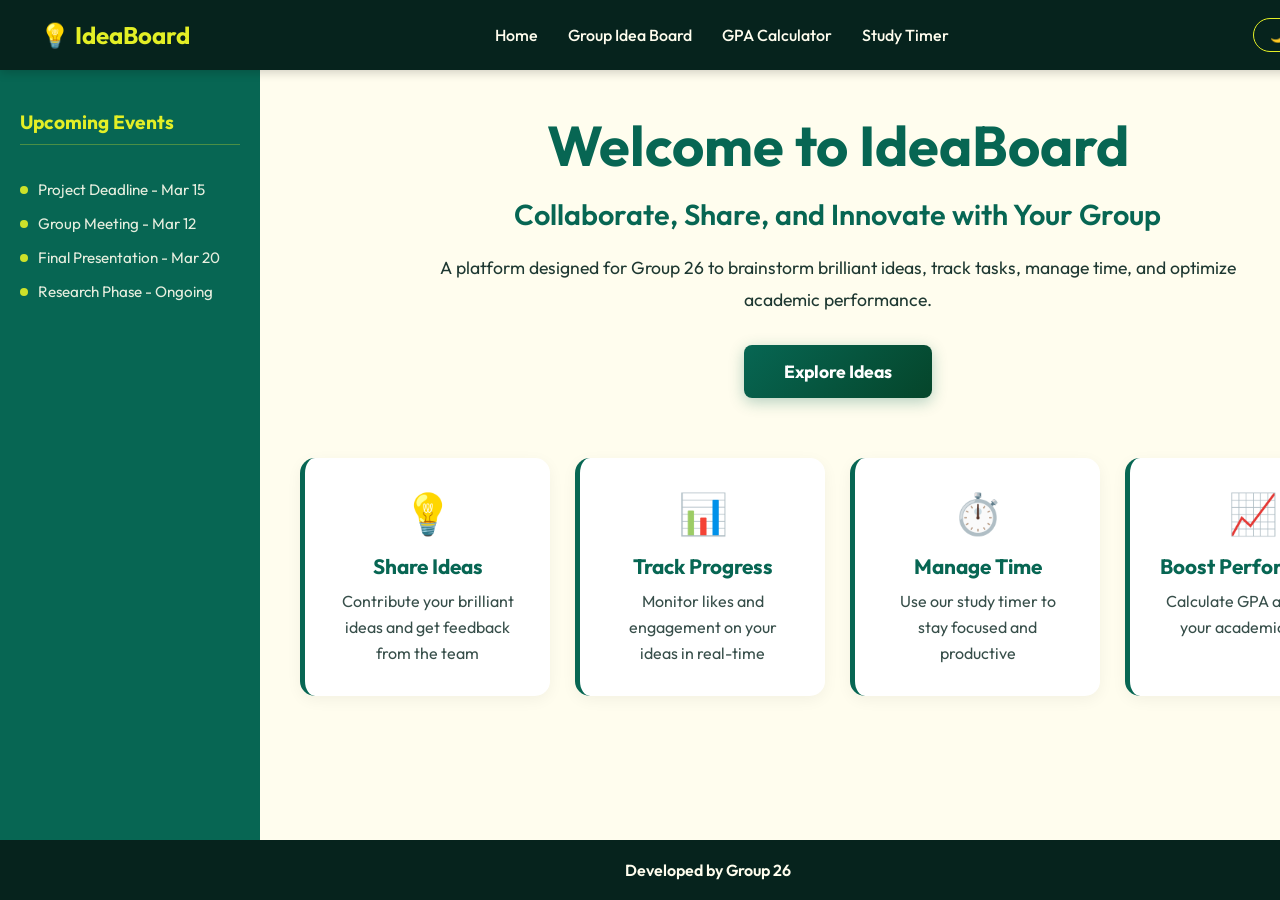
==== commit fa89cd89: "Revert working version" ====
--- a/Day 03 v1.2/index.html
+++ b/Day 03 v1.2/index.html
@@ -3,170 +3,124 @@
 <head>
     <meta charset="UTF-8">
     <meta name="viewport" content="width=device-width, initial-scale=1.0">
-    <title>Group 26 | Academic Hub</title>
-    <!-- Inter Font for Professionalism -->
-    <link href="https://fonts.googleapis.com/css2?family=Inter:wght@400;500;600;700;800&display=swap" rel="stylesheet">
+    <title>Group Idea Board - Group 26</title>
     <link rel="stylesheet" href="style.css">
-    <link rel="stylesheet" href="https://cdnjs.cloudflare.com/ajax/libs/font-awesome/6.4.0/css/all.min.css">
 </head>
-<body data-theme="light">
-    <!-- Subtle Animated Background -->
-    <div id="bg-animation" class="bg-animation"></div>
+<body class="light-theme">
+    <div class="animated-bg" id="animated-bg"></div>
+    
+    <div class="app-grid">
+        <!-- Top Navbar -->
+        <nav class="navbar">
+            <div class="nav-logo">💡 IdeaBoard</div>
+            <ul class="nav-links">
+                <li><a href="#" class="nav-link" data-view="home">Home</a></li>
+                <li><a href="#" class="nav-link" data-view="board">Group Idea Board</a></li>
+                <li><a href="#" class="nav-link" data-view="gpa">GPA Calculator</a></li>
+                <li><a href="#" class="nav-link" data-view="timer">Study Timer</a></li>
+            </ul>
+            <button id="theme-toggle" class="theme-btn">🌙 Toggle Theme</button>
+        </nav>
 
-    <!-- Minimalist Navbar -->
-    <nav class="navbar">
-        <div class="nav-container">
-            <div class="nav-logo">HUB<span style="color: var(--accent)">26</span></div>
-            <ul class="nav-links">
-                <li><a href="#" class="nav-link active" data-view="home">Home</a></li>
-                <li><a href="#" class="nav-link" data-view="idea-board">Board</a></li>
-                <li><a href="#" class="nav-link" data-view="gpa-calculator">GPA</a></li>
-                <li><a href="#" class="nav-link" data-view="study-timer">Timer</a></li>
-            </ul>
-            <button id="theme-btn" aria-label="Toggle Theme">
-                <i class="fas fa-moon"></i>
-            </button>
-        </div>
-    </nav>
-
-    <div class="main-wrapper">
-        <!-- Refined Sidebar -->
+        <!-- Sidebar -->
         <aside class="sidebar">
-            <h3>Schedule</h3>
+            <h3>Upcoming Events</h3>
             <ul class="event-list">
-                <li>
-                    <span class="event-date">MAR 15</span>
-                    <span class="event-title">Group Presentation</span>
-                </li>
-                <li>
-                    <span class="event-date">MAR 22</span>
-                    <span class="event-title">Final Project Draft</span>
-                </li>
-                <li>
-                    <span class="event-date">APR 05</span>
-                    <span class="event-title">Peer Review Session</span>
-                </li>
+                <li><span class="event-dot"></span> Project Deadline - Mar 15</li>
+                <li><span class="event-dot"></span> Group Meeting - Mar 12</li>
+                <li><span class="event-dot"></span> Final Presentation - Mar 20</li>
+                <li><span class="event-dot"></span> Research Phase - Ongoing</li>
             </ul>
         </aside>
 
-        <!-- Main Content -->
-        <main class="content-area">
-            <!-- Home Section -->
-            <section id="home" class="view active">
-                <div class="hero">
-                    <h1>Elevate your<br>collaboration.</h1>
-                    <p>A professional suite for high-performing student groups.</p>
-                    <div class="hero-actions">
-                        <button class="btn-primary" onclick="navigateTo('idea-board')">Start Ideating</button>
-                        <button class="btn-secondary" onclick="navigateTo('gpa-calculator')">Track GPA</button>
+        <!-- Main Content Area -->
+        <main class="main-content">
+            <!-- Home View -->
+            <section id="home-view" class="view-section active">
+                <div class="hero-section">
+                    <div class="hero-content">
+                        <h1>Welcome to IdeaBoard</h1>
+                        <p class="hero-subtitle">Collaborate, Share, and Innovate with Your Group</p>
+                        <p class="hero-description">A platform designed for Group 26 to brainstorm brilliant ideas, track tasks, manage time, and optimize academic performance.</p>
+                        <button class="cta-btn" onclick="document.querySelector('[data-view=\"board\"]').click()">Explore Ideas</button>
+                    </div>
+                    <div class="hero-features">
+                        <div class="feature-card">
+                            <span class="feature-icon">💡</span>
+                            <h3>Share Ideas</h3>
+                            <p>Contribute your brilliant ideas and get feedback from the team</p>
+                        </div>
+                        <div class="feature-card">
+                            <span class="feature-icon">📊</span>
+                            <h3>Track Progress</h3>
+                            <p>Monitor likes and engagement on your ideas in real-time</p>
+                        </div>
+                        <div class="feature-card">
+                            <span class="feature-icon">⏱️</span>
+                            <h3>Manage Time</h3>
+                            <p>Use our study timer to stay focused and productive</p>
+                        </div>
+                        <div class="feature-card">
+                            <span class="feature-icon">📈</span>
+                            <h3>Boost Performance</h3>
+                            <p>Calculate GPA and track your academic goals</p>
+                        </div>
                     </div>
                 </div>
             </section>
 
-            <!-- Group Idea Board -->
-            <section id="idea-board" class="view">
-                <div class="board-header">
-                    <h2>Idea Board</h2>
-                    <span class="nav-link active" style="pointer-events: none;">
-                        <span id="total-ideas">0</span> Ideas
-                    </span>
-                </div>
+            <!-- Group Idea Board View -->
+            <section id="board-view" class="view-section">
+                <header class="content-header">
+                    <h1>Group Idea Board</h1>
+                    <div class="stats-bar">
+                        <span id="total-ideas-counter">Total Ideas: 0</span>
+                        <div class="sort-container">
+                            <label for="sort-by">Sort By:</label>
+                            <select id="sort-by">
+                                <option value="net-likes">Likes - Dislikes</option>
+                                <option value="time">Time</option>
+                                <option value="total-likes">Total Likes</option>
+                            </select>
+                        </div>
+                    </div>
+                </header>
 
-                <div class="idea-input-card">
-                    <form id="idea-form">
-                        <div class="form-group">
-                            <input type="text" id="user-name" placeholder="Full Name" required>
-                        </div>
-                        <div class="form-group">
-                            <textarea id="idea-text" placeholder="Explain your concept..." required></textarea>
-                        </div>
-                        <div style="display: flex; justify-content: space-between; align-items: center;">
-                            <div class="sort-control">
-                                <select id="sort-ideas" style="padding: 8px; border-radius: 8px; border: 1px solid var(--border-color); background: var(--body-bg); color: var(--text-main);">
-                                    <option value="time">Latest</option>
-                                    <option value="likes">Top Liked</option>
-                                </select>
-                            </div>
-                            <button type="submit" class="btn-primary">Post Idea</button>
-                        </div>
-                    </form>
-                </div>
+                <section class="idea-form-section">
+                    <div class="form-group">
+                        <input type="text" id="user-name" placeholder="Your Name" aria-label="Your Name">
+                        <textarea id="idea-text" placeholder="Share your brilliant idea..." aria-label="Idea Text"></textarea>
+                        <button id="submit-idea" class="primary-btn">Post Idea</button>
+                    </div>
+                </section>
 
-                <div id="ideas-container" class="ideas-grid">
+                <section class="idea-board" id="idea-board">
                     <!-- Idea cards will be injected here -->
+                </section>
+            </section>
+
+            <!-- GPA Calculator Placeholder -->
+            <section id="gpa-view" class="view-section">
+                <div class="placeholder-section">
+                    <h1>GPA Calculator</h1>
+                    <p>Coming Soon!</p>
                 </div>
             </section>
 
-            <!-- GPA Calculator -->
-            <section id="gpa-calculator" class="view">
-                <div class="idea-input-card">
-                    <div class="board-header">
-                        <h2>GPA Calculator</h2>
-                    </div>
-                    <p style="color: var(--text-muted); margin-bottom: 24px;">Weighted academic performance tracker.</p>
-                    
-                    <div class="gpa-table-wrapper">
-                        <table id="gpa-table">
-                            <thead>
-                                <tr>
-                                    <th>Course</th>
-                                    <th>Units</th>
-                                    <th>Point</th>
-                                    <th></th>
-                                </tr>
-                            </thead>
-                            <tbody id="gpa-rows">
-                                <tr>
-                                    <td><input type="text" placeholder="Course Name" class="course-name" style="width: 100%; border: none; background: transparent; color: var(--text-main);"></td>
-                                    <td><input type="number" step="0.5" min="0" placeholder="0" class="course-credits" style="width: 60px; border: none; background: transparent; color: var(--text-main);"></td>
-                                    <td><input type="number" step="0.01" min="0" max="4" placeholder="0.0" class="course-grade" style="width: 60px; border: none; background: transparent; color: var(--text-main);"></td>
-                                    <td style="text-align: right;"><button class="btn-icon" style="color: var(--text-muted);" onclick="removeGpaRow(this)"><i class="fas fa-times"></i></button></td>
-                                </tr>
-                            </tbody>
-                        </table>
-                    </div>
-                    
-                    <div style="display: flex; gap: 16px; margin-top: 24px;">
-                        <button class="btn-secondary" style="background: var(--primary-soft); border: 1px solid var(--border-color);" onclick="addGpaRow()">Add Row</button>
-                        <button class="btn-primary" style="flex-grow: 1;" onclick="calculateGPA()">Calculate Result</button>
-                    </div>
-
-                    <div id="gpa-result" class="hero hidden" style="padding: 40px 0; margin-top: 24px; border-top: 1px solid var(--border-color);">
-                        <span style="color: var(--text-muted); font-size: 0.9rem;">CUMULATIVE GPA</span>
-                        <div class="timer-display" id="final-gpa" style="font-size: 4rem; margin: 8px 0;">0.00</div>
-                    </div>
-                </div>
-            </section>
-
-            <!-- Study Timer -->
-            <section id="study-timer" class="view">
-                <div class="timer-card">
-                    <div class="board-header" style="justify-content: center;">
-                        <h2>Deep Work</h2>
-                    </div>
-                    <p style="color: var(--text-muted);">Stay focused for the next 25 minutes.</p>
-                    
-                    <div class="timer-display" id="timer-display">25:00</div>
-                    
-                    <div style="display: flex; justify-content: center; gap: 16px;">
-                        <button class="btn-primary" id="timer-start">Start Session</button>
-                        <button class="btn-secondary hidden" id="timer-pause" style="background: var(--primary-soft);">Pause</button>
-                        <button class="btn-secondary" id="timer-reset" style="background: transparent; border: 1px solid var(--border-color);">Reset</button>
-                    </div>
-                    
-                    <div style="margin-top: 40px; display: flex; justify-content: center; gap: 8px;">
-                        <button class="btn-mode active nav-link" data-time="1500" style="border: none;">Focus</button>
-                        <button class="btn-mode nav-link" data-time="300" style="border: none;">Break</button>
-                    </div>
+            <!-- Study Timer Placeholder -->
+            <section id="timer-view" class="view-section">
+                <div class="placeholder-section">
+                    <h1>Study Timer</h1>
+                    <p>Coming Soon!</p>
                 </div>
             </section>
         </main>
+
+        <!-- Footer -->
+        <footer class="footer">
+            <p>Developed by Group 26</p>
+        </footer>
     </div>
-
-    <!-- Footer -->
-    <footer class="footer">
-        <p>Managed by Group 26 &bull; 2026</p>
-    </footer>
 
     <script src="script.js"></script>
 </body>
--- a/Day 03 v1.2/style.css
+++ b/Day 03 v1.2/style.css
@@ -1,286 +1,568 @@
+@import url('https://fonts.googleapis.com/css2?family=Outfit:wght@300;400;600;700&display=swap');
+
 :root {
-    --bg-light: #fffdee;
-    --text-main: #06231d;
-    --text-muted: #4a5d59;
-    --primary: #076653;
-    --primary-soft: rgba(7, 102, 83, 0.05);
-    --accent: #e3ef26;
+    --light-cream: #fffdee;
+    --lime-yellow: #e3ef26;
+    --dark-green: #076653;
+    --deep-green: #06231d;
     --white: #ffffff;
-    --border-color: rgba(7, 102, 83, 0.1);
-    --card-shadow: 0 10px 30px rgba(0, 0, 0, 0.04);
-    --nav-height: 64px;
-    --pin-gold: #e3ef26;
-    
-    /* Variable Themes */
-    --body-bg: var(--bg-light);
+    --gray: #f4f4f4;
+    --text-dark: #333;
+    --text-light: #fffdee;
+    --transition: all 0.3s cubic-bezier(0.25, 0.8, 0.25, 1);
+}
+
+/* Theme Variables */
+body.light-theme {
+    --bg-color: var(--light-cream);
+    --grid-bg: var(--white);
     --card-bg: var(--white);
-    --sidebar-bg: var(--white);
-    --nav-bg: var(--white);
-    --nav-text: var(--text-main);
-    --transition: all 0.3s cubic-bezier(0.4, 0, 0.2, 1);
-}
-
-[data-theme="dark"] {
-    --body-bg: #06231d;
-    --card-bg: #076653;
-    --sidebar-bg: #06231d;
-    --nav-bg: #06231d;
-    --nav-text: #fffdee;
-    --text-main: #fffdee;
-    --text-muted: #aabeb9;
-    --border-color: rgba(255, 253, 238, 0.1);
-    --card-shadow: 0 10px 40px rgba(0, 0, 0, 0.2);
+    --text-color: var(--deep-green);
+    --sidebar-bg: var(--dark-green);
+    --nav-bg: var(--deep-green);
+    --footer-bg: var(--deep-green);
+    --input-border: #ddd;
+}
+
+body.dark-theme {
+    --bg-color: #0c1a18;
+    --grid-bg: #112623;
+    --card-bg: #1a3530;
+    --text-color: var(--light-cream);
+    --sidebar-bg: #051a16;
+    --nav-bg: #041210;
+    --footer-bg: #041210;
+    --input-border: #2c4a45;
 }
 
 * {
     margin: 0;
     padding: 0;
     box-sizing: border-box;
-    transition: background-color 0.4s ease, color 0.4s ease, border-color 0.4s ease;
+    font-family: 'Outfit', sans-serif;
 }
 
 body {
-    font-family: 'Inter', -apple-system, BlinkMacSystemFont, 'Segoe UI', Roboto, sans-serif;
-    background-color: var(--body-bg);
-    color: var(--text-main);
+    background-color: var(--bg-color);
+    color: var(--text-color);
+    transition: var(--transition);
+    overflow-x: hidden;
+    min-height: 100vh;
+}
+
+/* Grid Layout */
+.app-grid {
+    display: grid;
+    grid-template-columns: 260px 1fr;
+    grid-template-rows: 70px 1fr auto;
+    grid-template-areas: 
+        "nav nav"
+        "sidebar main"
+        "footer footer";
+    min-height: 100vh;
+}
+
+/* Navbar */
+.navbar {
+    grid-area: nav;
+    background-color: var(--nav-bg);
+    color: var(--text-light);
+    display: flex;
+    justify-content: space-between;
+    align-items: center;
+    padding: 0 40px;
+    z-index: 100;
+    box-shadow: 0 2px 10px rgba(0,0,0,0.2);
+}
+
+.nav-logo {
+    font-size: 1.5rem;
+    font-weight: 700;
+    color: var(--lime-yellow);
+}
+
+.nav-links {
+    list-style: none;
+    display: flex;
+    gap: 30px;
+}
+
+.nav-links a {
+    color: var(--text-light);
+    text-decoration: none;
+    font-weight: 500;
+    transition: var(--transition);
+}
+
+.nav-links a:hover {
+    color: var(--lime-yellow);
+}
+
+.theme-btn {
+    padding: 8px 16px;
+    background: transparent;
+    border: 1px solid var(--lime-yellow);
+    color: var(--lime-yellow);
+    border-radius: 20px;
+    cursor: pointer;
+    transition: var(--transition);
+}
+
+.theme-btn:hover {
+    background: var(--lime-yellow);
+    color: var(--deep-green);
+}
+
+/* Sidebar */
+.sidebar {
+    grid-area: sidebar;
+    background-color: var(--sidebar-bg);
+    color: var(--text-light);
+    padding: 40px 20px;
+    display: flex;
+    flex-direction: column;
+    gap: 20px;
+}
+
+.sidebar h3 {
+    font-size: 1.2rem;
+    color: var(--lime-yellow);
+    margin-bottom: 15px;
+    border-bottom: 1px solid rgba(227, 239, 38, 0.3);
+    padding-bottom: 10px;
+}
+
+.event-list {
+    list-style: none;
+}
+
+.event-list li {
+    margin-bottom: 15px;
+    font-size: 0.95rem;
+    display: flex;
+    align-items: center;
+    gap: 10px;
+    opacity: 0.9;
+}
+
+.event-dot {
+    width: 8px;
+    height: 8px;
+    background-color: var(--lime-yellow);
+    border-radius: 50%;
+}
+
+/* Main Content */
+.main-content {
+    grid-area: main;
+    padding: 40px;
+    position: relative;
+    z-index: 1;
+}
+
+/* View Sections */
+.view-section {
+    display: none;
+}
+
+.view-section.active {
+    display: block;
+    animation: fadeIn 0.3s ease-in-out;
+}
+
+@keyframes fadeIn {
+    from { opacity: 0; }
+    to { opacity: 1; }
+}
+
+/* Hero Section */
+.hero-section {
+    display: flex;
+    flex-direction: column;
+    gap: 60px;
+    align-items: center;
+}
+
+.hero-content {
+    text-align: center;
+    max-width: 800px;
+}
+
+.hero-content h1 {
+    font-size: 3.5rem;
+    font-weight: 700;
+    color: var(--dark-green);
+    margin-bottom: 15px;
+}
+
+body.dark-theme .hero-content h1 {
+    color: var(--lime-yellow);
+}
+
+.hero-subtitle {
+    font-size: 1.8rem;
+    color: var(--dark-green);
+    margin-bottom: 20px;
+    font-weight: 600;
+}
+
+body.dark-theme .hero-subtitle {
+    color: var(--lime-yellow);
+}
+
+.hero-description {
+    font-size: 1.1rem;
+    color: var(--text-color);
+    line-height: 1.8;
+    margin-bottom: 30px;
+    opacity: 0.9;
+}
+
+.cta-btn {
+    background: linear-gradient(135deg, var(--dark-green), #05452a);
+    color: white;
+    padding: 15px 40px;
+    border: none;
+    border-radius: 8px;
+    font-size: 1.1rem;
+    font-weight: 700;
+    cursor: pointer;
+    transition: var(--transition);
+    box-shadow: 0 4px 15px rgba(7, 102, 83, 0.3);
+}
+
+.cta-btn:hover {
+    transform: translateY(-3px);
+    box-shadow: 0 6px 20px rgba(7, 102, 83, 0.4);
+}
+
+/* Hero Features */
+.hero-features {
+    display: grid;
+    grid-template-columns: repeat(auto-fit, minmax(250px, 1fr));
+    gap: 25px;
+    width: 100%;
+    max-width: 1200px;
+}
+
+.feature-card {
+    background: var(--card-bg);
+    padding: 30px;
+    border-radius: 15px;
+    border-left: 5px solid var(--dark-green);
+    text-align: center;
+    transition: var(--transition);
+    box-shadow: 0 4px 15px rgba(0,0,0,0.05);
+}
+
+.feature-card:hover {
+    transform: translateY(-5px);
+    box-shadow: 0 8px 25px rgba(0,0,0,0.1);
+}
+
+.feature-icon {
+    font-size: 2.5rem;
+    display: block;
+    margin-bottom: 15px;
+}
+
+.feature-card h3 {
+    color: var(--dark-green);
+    margin-bottom: 10px;
+    font-size: 1.3rem;
+}
+
+body.dark-theme .feature-card h3 {
+    color: var(--lime-yellow);
+}
+
+.feature-card p {
+    opacity: 0.8;
     line-height: 1.6;
-    min-height: 100vh;
-}
-
-/* Background Animation - Subtle */
-.bg-animation {
+}
+
+/* Placeholder Section */
+.placeholder-section {
+    text-align: center;
+    padding: 80px 40px;
+}
+
+.placeholder-section h1 {
+    font-size: 2.5rem;
+    color: var(--dark-green);
+    margin-bottom: 20px;
+}
+
+body.dark-theme .placeholder-section h1 {
+    color: var(--lime-yellow);
+}
+
+.placeholder-section p {
+    font-size: 1.3rem;
+    opacity: 0.6;
+}
+
+
+.content-header {
+    display: flex;
+    justify-content: space-between;
+    align-items: center;
+    margin-bottom: 40px;
+    flex-wrap: wrap;
+    gap: 20px;
+}
+
+.content-header h1 {
+    font-size: 2.5rem;
+    font-weight: 700;
+    color: var(--dark-green);
+}
+
+body.dark-theme .content-header h1 {
+    color: var(--lime-yellow);
+}
+
+.stats-bar {
+    display: flex;
+    align-items: center;
+    gap: 30px;
+}
+
+.sort-container {
+    display: flex;
+    align-items: center;
+    gap: 10px;
+}
+
+select {
+    padding: 8px 12px;
+    border-radius: 8px;
+    border: 1px solid var(--input-border);
+    background: var(--card-bg);
+    color: var(--text-color);
+    outline: none;
+}
+
+/* Idea Form */
+.idea-form-section {
+    background: var(--card-bg);
+    padding: 30px;
+    border-radius: 15px;
+    box-shadow: 0 4px 15px rgba(0,0,0,0.05);
+    margin-bottom: 40px;
+}
+
+.form-group {
+    display: flex;
+    flex-direction: column;
+    gap: 15px;
+}
+
+input[type="text"], textarea {
+    width: 100%;
+    padding: 12px 15px;
+    border: 1px solid var(--input-border);
+    border-radius: 8px;
+    background: var(--grid-bg);
+    color: var(--text-color);
+}
+
+textarea {
+    min-height: 100px;
+    resize: vertical;
+}
+
+.primary-btn {
+    align-self: flex-end;
+    background-color: var(--dark-green);
+    color: white;
+    padding: 12px 30px;
+    border: none;
+    border-radius: 8px;
+    font-weight: 600;
+    cursor: pointer;
+    transition: var(--transition);
+}
+
+.primary-btn:hover {
+    background-color: var(--deep-green);
+    transform: translateY(-2px);
+    box-shadow: 0 4px 10px rgba(7, 102, 83, 0.3);
+}
+
+/* Idea Board */
+.idea-board {
+    display: grid;
+    grid-template-columns: repeat(auto-fill, minmax(300px, 1fr));
+    gap: 25px;
+}
+
+.idea-card {
+    background: var(--card-bg);
+    padding: 25px;
+    border-radius: 15px;
+    border-left: 5px solid var(--dark-green);
+    position: relative;
+    transition: var(--transition);
+    box-shadow: 0 4px 15px rgba(0,0,0,0.05);
+    display: flex;
+    flex-direction: column;
+    justify-content: space-between;
+}
+
+.idea-card:hover {
+    transform: translateY(-5px);
+    box-shadow: 0 8px 25px rgba(0,0,0,0.1);
+}
+
+.idea-card.pinned {
+    border-left: 5px solid var(--lime-yellow);
+    background-color: rgba(227, 239, 38, 0.05);
+}
+
+.pin-tag {
+    position: absolute;
+    top: -10px;
+    right: 20px;
+    background: var(--lime-yellow);
+    color: var(--deep-green);
+    padding: 4px 12px;
+    border-radius: 20px;
+    font-size: 0.75rem;
+    font-weight: 700;
+    box-shadow: 0 2px 5px rgba(0,0,0,0.1);
+}
+
+.card-header {
+    display: flex;
+    justify-content: space-between;
+    margin-bottom: 15px;
+}
+
+.author-name {
+    font-weight: 700;
+    color: var(--dark-green);
+}
+
+body.dark-theme .author-name {
+    color: var(--lime-yellow);
+}
+
+.timestamp {
+    font-size: 0.8rem;
+    opacity: 0.6;
+}
+
+.idea-body {
+    margin-bottom: 20px;
+    line-height: 1.6;
+}
+
+.card-actions {
+    display: flex;
+    justify-content: space-between;
+    align-items: center;
+}
+
+.vote-btns {
+    display: flex;
+    gap: 10px;
+}
+
+.vote-btn {
+    background: transparent;
+    border: 1px solid var(--input-border);
+    padding: 5px 10px;
+    border-radius: 6px;
+    cursor: pointer;
+    display: flex;
+    align-items: center;
+    gap: 5px;
+    font-size: 0.9rem;
+    color: var(--text-color);
+}
+
+.vote-btn.active.like {
+    background-color: var(--dark-green);
+    color: white;
+}
+
+.vote-btn.active.dislike {
+    background-color: #d63031;
+    color: white;
+}
+
+.utility-btns {
+    display: flex;
+    gap: 10px;
+}
+
+.pin-btn {
+    background: transparent;
+    border: none;
+    cursor: pointer;
+    font-size: 1.2rem;
+    color: #ccc;
+    transition: var(--transition);
+}
+
+.pin-btn.active {
+    color: #ffd700; /* Gold highlight as requested */
+}
+
+.delete-btn {
+    background: transparent;
+    border: none;
+    color: #ff7675;
+    cursor: pointer;
+    font-size: 0.9rem;
+}
+
+/* Footer */
+.footer {
+    grid-area: footer;
+    background-color: var(--footer-bg);
+    color: var(--text-light);
+    text-align: center;
+    padding: 20px;
+    font-weight: 600;
+}
+
+/* Animations */
+.animated-bg {
     position: fixed;
     top: 0;
     left: 0;
     width: 100%;
     height: 100%;
-    z-index: -1;
-    opacity: 0.15;
     pointer-events: none;
+    z-index: 0;
 }
 
 .floating-bulb {
     position: absolute;
-    color: var(--primary);
-    animation: floatUp linear infinite;
-}
-
-@keyframes floatUp {
-    0% { transform: translateY(110vh) scale(0.8); opacity: 0; }
-    20% { opacity: 1; }
-    80% { opacity: 1; }
-    100% { transform: translateY(-10vh) scale(1.1); opacity: 0; }
-}
-
-/* Minimalist Navbar */
-.navbar {
-    position: fixed;
-    top: 0;
-    width: 100%;
-    height: var(--nav-height);
-    background-color: var(--nav-bg);
-    border-bottom: 1px solid var(--border-color);
-    z-index: 1000;
-    backdrop-filter: blur(10px);
-}
-
-.nav-container {
-    max-width: 1200px;
-    height: 100%;
-    margin: 0 auto;
-    padding: 0 24px;
-    display: flex;
-    justify-content: space-between;
-    align-items: center;
-}
-
-.nav-logo {
-    font-size: 1.25rem;
-    font-weight: 700;
-    letter-spacing: -0.5px;
-    color: var(--primary);
-}
-
-.nav-links {
-    display: flex;
-    list-style: none;
-    gap: 8px;
-}
-
-.nav-link {
-    color: var(--text-muted);
-    text-decoration: none;
-    font-size: 0.9rem;
-    font-weight: 500;
-    padding: 8px 16px;
-    border-radius: 8px;
-    transition: var(--transition);
-}
-
-.nav-link:hover {
-    color: var(--primary);
-    background: var(--primary-soft);
-}
-
-.nav-link.active {
-    color: var(--primary);
-    background: var(--primary-soft);
-}
-
-/* Sidebar - Refined */
-.main-wrapper {
-    display: grid;
-    grid-template-columns: 300px 1fr;
-    margin-top: var(--nav-height);
-    min-height: calc(100vh - var(--nav-height) - 60px);
-}
-
-.sidebar {
-    background-color: var(--sidebar-bg);
-    padding: 48px 32px;
-    border-right: 1px solid var(--border-color);
-}
-
-.sidebar h3 {
-    font-size: 0.75rem;
-    text-transform: uppercase;
-    letter-spacing: 1.5px;
-    color: var(--text-muted);
-    margin-bottom: 24px;
-}
-
-.event-list { list-style: none; }
-.event-list li {
-    margin-bottom: 20px;
-    padding-bottom: 16px;
-    border-bottom: 1px solid var(--border-color);
-}
-
-.event-date {
-    display: block;
-    font-size: 0.7rem;
-    font-weight: 700;
-    color: var(--primary);
-    margin-bottom: 4px;
-}
-
-.event-title {
-    font-size: 0.9rem;
-    font-weight: 500;
-    color: var(--text-main);
-}
-
-/* Content Area */
-.content-area { padding: 48px; }
-.view { display: none; max-width: 900px; margin: 0 auto; animation: slideUp 0.5s ease-out; }
-.view.active { display: block; }
-
-@keyframes slideUp {
-    from { opacity: 0; transform: translateY(20px); }
-    to { opacity: 1; transform: translateY(0); }
-}
-
-/* Cards - Minimalist */
-.hero { text-align: center; padding: 80px 0; }
-.hero h1 { font-size: 3.5rem; font-weight: 800; letter-spacing: -2px; margin-bottom: 16px; color: var(--text-main); }
-.hero p { font-size: 1.1rem; color: var(--text-muted); margin-bottom: 40px; }
-
-.btn-primary, .btn-secondary {
-    padding: 12px 32px;
-    border-radius: 12px;
-    font-weight: 600;
-    font-size: 0.95rem;
-    cursor: pointer;
-    border: none;
-    transition: var(--transition);
-}
-
-.btn-primary { background: var(--primary); color: white; }
-.btn-primary:hover { transform: translateY(-2px); box-shadow: 0 8px 20px rgba(7, 102, 83, 0.2); }
-
-.btn-secondary { background: var(--accent); color: var(--primary); }
-.btn-secondary:hover { transform: translateY(-2px); }
-
-/* Idea Board Refinement */
-.board-header { margin-bottom: 40px; display: flex; justify-content: space-between; align-items: flex-end; }
-.board-header h2 { font-size: 2rem; font-weight: 700; }
-
-.idea-input-card {
-    background: var(--card-bg);
-    padding: 32px;
-    border-radius: 20px;
-    border: 1px solid var(--border-color);
-    margin-bottom: 48px;
-}
-
-.form-group input, .form-group textarea {
-    width: 100%;
-    padding: 16px;
-    border: 1px solid var(--border-color);
-    border-radius: 12px;
-    background: var(--body-bg);
-    color: var(--text-main);
-    font-size: 0.95rem;
-    margin-bottom: 16px;
-}
-
-.idea-card {
-    background: var(--card-bg);
-    padding: 24px;
-    border-radius: 16px;
-    border: 1px solid var(--border-color);
-    box-shadow: var(--card-shadow);
-    display: flex;
-    flex-direction: column;
-}
-
-.idea-card.pinned {
-    border: 2px solid var(--accent);
-    background: var(--primary-soft);
-}
-
-.card-name { font-weight: 700; font-size: 1rem; color: var(--primary); }
-.card-time { font-size: 0.75rem; color: var(--text-muted); }
-.card-text { margin: 16px 0 24px; color: var(--text-main); font-size: 0.95rem; }
-
-/* Table Minimalist */
-#gpa-table { width: 100%; border-spacing: 0 8px; border-collapse: separate; }
-#gpa-table th { text-align: left; padding: 12px; color: var(--text-muted); font-size: 0.8rem; text-transform: uppercase; letter-spacing: 1px; }
-#gpa-table td { padding: 12px; background: var(--card-bg); border-top: 1px solid var(--border-color); border-bottom: 1px solid var(--border-color); }
-#gpa-table td:first-child { border-left: 1px solid var(--border-color); border-radius: 12px 0 0 12px; }
-#gpa-table td:last-child { border-right: 1px solid var(--border-color); border-radius: 0 12px 12px 0; }
-
-/* Timer - Centralized */
-.timer-card { text-align: center; max-width: 500px; margin: 0 auto; }
-.timer-display { font-size: 6rem; font-weight: 800; letter-spacing: -4px; color: var(--primary); margin: 40px 0; }
-.btn-timer { padding: 16px 40px; border-radius: 12px; font-weight: 700; border: none; cursor: pointer; }
-
-/* Footer */
-.footer {
-    height: 60px;
-    border-top: 1px solid var(--border-color);
-    display: flex;
-    align-items: center;
-    justify-content: center;
-    font-size: 0.85rem;
-    color: var(--text-muted);
-}
-
-/* Theme Toggle Button */
-#theme-btn {
-    background: var(--primary-soft);
-    border: none;
-    width: 40px;
-    height: 40px;
-    border-radius: 10px;
-    color: var(--primary);
-    cursor: pointer;
-    display: flex;
-    align-items: center;
-    justify-content: center;
-}
-
-@media (max-width: 1024px) {
-    .main-wrapper { grid-template-columns: 1fr; }
-    .sidebar { display: none; }
-}
+    font-size: 2rem;
+    opacity: 0.1;
+    animation: float 10s infinite linear;
+}
+
+@keyframes float {
+    0% { transform: translateY(100vh) rotate(0deg); opacity: 0; }
+    20% { opacity: 0.2; }
+    80% { opacity: 0.2; }
+    100% { transform: translateY(-20vh) rotate(360deg); opacity: 0; }
+}
+
+@media (max-width: 900px) {
+    .app-grid {
+        grid-template-columns: 1fr;
+        grid-template-areas: 
+            "nav"
+            "main"
+            "sidebar"
+            "footer";
+    }
+    .sidebar {
+        padding: 40px;
+    }
+}
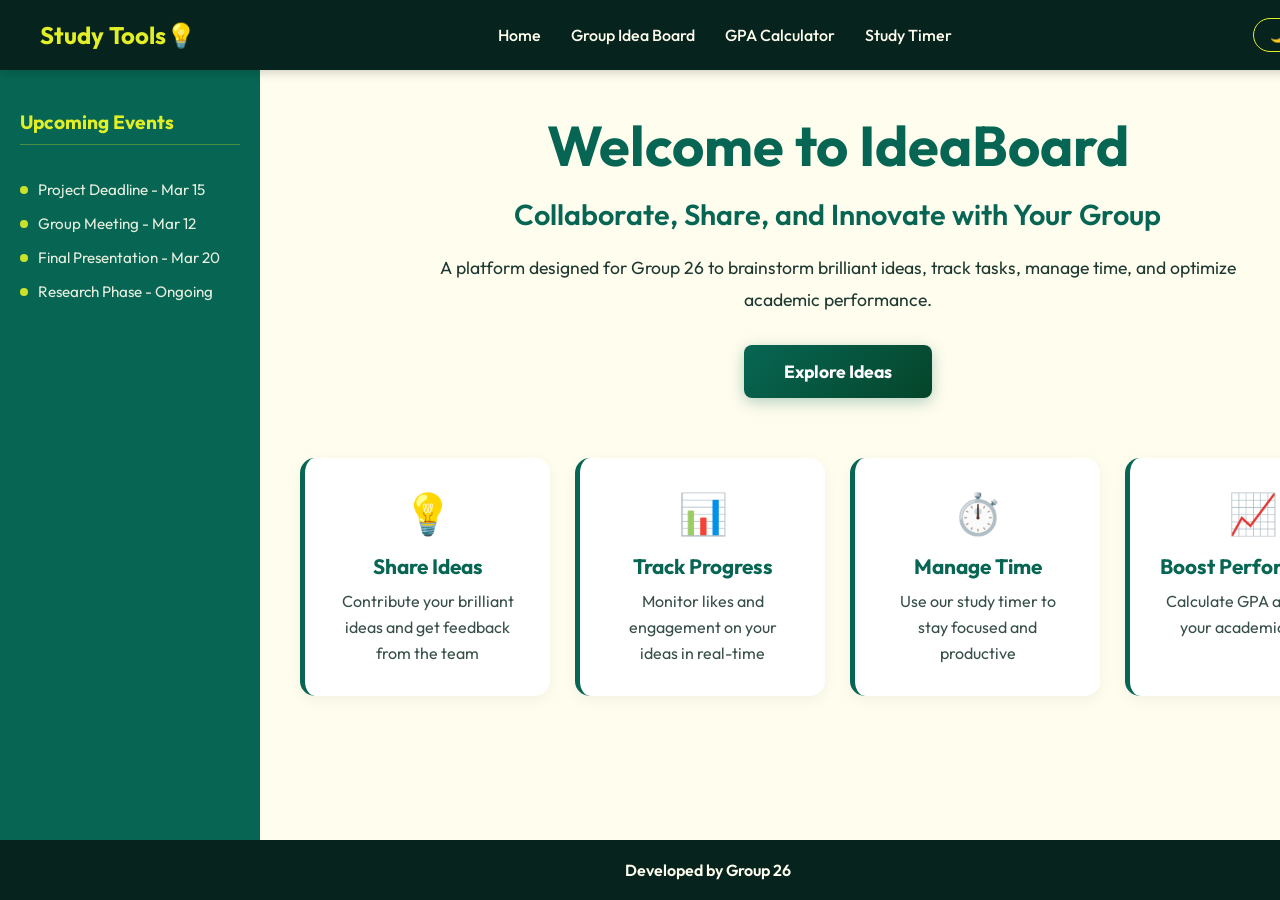
==== commit efde6d4f: "Operational website" ====
--- a/Day 03 v1.2/index.html
+++ b/Day 03 v1.2/index.html
@@ -1,127 +1,194 @@
-<!DOCTYPE html>
-<html lang="en">
-<head>
-    <meta charset="UTF-8">
-    <meta name="viewport" content="width=device-width, initial-scale=1.0">
-    <title>Group Idea Board - Group 26</title>
-    <link rel="stylesheet" href="style.css">
-</head>
-<body class="light-theme">
-    <div class="animated-bg" id="animated-bg"></div>
-    
-    <div class="app-grid">
-        <!-- Top Navbar -->
-        <nav class="navbar">
-            <div class="nav-logo">💡 IdeaBoard</div>
-            <ul class="nav-links">
-                <li><a href="#" class="nav-link" data-view="home">Home</a></li>
-                <li><a href="#" class="nav-link" data-view="board">Group Idea Board</a></li>
-                <li><a href="#" class="nav-link" data-view="gpa">GPA Calculator</a></li>
-                <li><a href="#" class="nav-link" data-view="timer">Study Timer</a></li>
-            </ul>
-            <button id="theme-toggle" class="theme-btn">🌙 Toggle Theme</button>
-        </nav>
-
-        <!-- Sidebar -->
-        <aside class="sidebar">
-            <h3>Upcoming Events</h3>
-            <ul class="event-list">
-                <li><span class="event-dot"></span> Project Deadline - Mar 15</li>
-                <li><span class="event-dot"></span> Group Meeting - Mar 12</li>
-                <li><span class="event-dot"></span> Final Presentation - Mar 20</li>
-                <li><span class="event-dot"></span> Research Phase - Ongoing</li>
-            </ul>
-        </aside>
-
-        <!-- Main Content Area -->
-        <main class="main-content">
-            <!-- Home View -->
-            <section id="home-view" class="view-section active">
-                <div class="hero-section">
-                    <div class="hero-content">
-                        <h1>Welcome to IdeaBoard</h1>
-                        <p class="hero-subtitle">Collaborate, Share, and Innovate with Your Group</p>
-                        <p class="hero-description">A platform designed for Group 26 to brainstorm brilliant ideas, track tasks, manage time, and optimize academic performance.</p>
-                        <button class="cta-btn" onclick="document.querySelector('[data-view=\"board\"]').click()">Explore Ideas</button>
-                    </div>
-                    <div class="hero-features">
-                        <div class="feature-card">
-                            <span class="feature-icon">💡</span>
-                            <h3>Share Ideas</h3>
-                            <p>Contribute your brilliant ideas and get feedback from the team</p>
-                        </div>
-                        <div class="feature-card">
-                            <span class="feature-icon">📊</span>
-                            <h3>Track Progress</h3>
-                            <p>Monitor likes and engagement on your ideas in real-time</p>
-                        </div>
-                        <div class="feature-card">
-                            <span class="feature-icon">⏱️</span>
-                            <h3>Manage Time</h3>
-                            <p>Use our study timer to stay focused and productive</p>
-                        </div>
-                        <div class="feature-card">
-                            <span class="feature-icon">📈</span>
-                            <h3>Boost Performance</h3>
-                            <p>Calculate GPA and track your academic goals</p>
-                        </div>
-                    </div>
-                </div>
-            </section>
-
-            <!-- Group Idea Board View -->
-            <section id="board-view" class="view-section">
-                <header class="content-header">
-                    <h1>Group Idea Board</h1>
-                    <div class="stats-bar">
-                        <span id="total-ideas-counter">Total Ideas: 0</span>
-                        <div class="sort-container">
-                            <label for="sort-by">Sort By:</label>
-                            <select id="sort-by">
-                                <option value="net-likes">Likes - Dislikes</option>
-                                <option value="time">Time</option>
-                                <option value="total-likes">Total Likes</option>
-                            </select>
-                        </div>
-                    </div>
-                </header>
-
-                <section class="idea-form-section">
-                    <div class="form-group">
-                        <input type="text" id="user-name" placeholder="Your Name" aria-label="Your Name">
-                        <textarea id="idea-text" placeholder="Share your brilliant idea..." aria-label="Idea Text"></textarea>
-                        <button id="submit-idea" class="primary-btn">Post Idea</button>
-                    </div>
-                </section>
-
-                <section class="idea-board" id="idea-board">
-                    <!-- Idea cards will be injected here -->
-                </section>
-            </section>
-
-            <!-- GPA Calculator Placeholder -->
-            <section id="gpa-view" class="view-section">
-                <div class="placeholder-section">
-                    <h1>GPA Calculator</h1>
-                    <p>Coming Soon!</p>
-                </div>
-            </section>
-
-            <!-- Study Timer Placeholder -->
-            <section id="timer-view" class="view-section">
-                <div class="placeholder-section">
-                    <h1>Study Timer</h1>
-                    <p>Coming Soon!</p>
-                </div>
-            </section>
-        </main>
-
-        <!-- Footer -->
-        <footer class="footer">
-            <p>Developed by Group 26</p>
-        </footer>
-    </div>
-
-    <script src="script.js"></script>
-</body>
-</html>
+<!DOCTYPE html>
+<html lang="en">
+<head>
+    <meta charset="UTF-8">
+    <meta name="viewport" content="width=device-width, initial-scale=1.0">
+    <title>Group Idea Board - Group 26</title>
+    <link rel="stylesheet" href="style.css">
+</head>
+<body class="light-theme">
+    <div class="animated-bg" id="animated-bg"></div>
+    
+    <div class="app-grid">
+        <!-- Top Navbar -->
+        <nav class="navbar">
+            <div class="nav-logo">Study Tools💡</div>
+            <ul class="nav-links">
+                <li><a href="#" class="nav-link" data-view="home">Home</a></li>
+                <li><a href="#" class="nav-link" data-view="board">Group Idea Board</a></li>
+                <li><a href="#" class="nav-link" data-view="gpa">GPA Calculator</a></li>
+                <li><a href="#" class="nav-link" data-view="timer">Study Timer</a></li>
+            </ul>
+            <button id="theme-toggle" class="theme-btn">🌙 Toggle Theme</button>
+        </nav>
+
+        <!-- Sidebar -->
+        <aside class="sidebar">
+            <h3>Upcoming Events</h3>
+            <ul class="event-list">
+                <li><span class="event-dot"></span> Project Deadline - Mar 15</li>
+                <li><span class="event-dot"></span> Group Meeting - Mar 12</li>
+                <li><span class="event-dot"></span> Final Presentation - Mar 20</li>
+                <li><span class="event-dot"></span> Research Phase - Ongoing</li>
+            </ul>
+        </aside>
+
+        <!-- Main Content Area -->
+        <main class="main-content">
+            <!-- Home View -->
+            <section id="home-view" class="view-section active">
+                <div class="hero-section">
+                    <div class="hero-content">
+                        <h1>Welcome to IdeaBoard</h1>
+                        <p class="hero-subtitle">Collaborate, Share, and Innovate with Your Group</p>
+                        <p class="hero-description">A platform designed for Group 26 to brainstorm brilliant ideas, track tasks, manage time, and optimize academic performance.</p>
+                        <button class="cta-btn" onclick="document.querySelector('[data-view=\"board\"]').click()">Explore Ideas</button>
+                    </div>
+                    <div class="hero-features">
+                        <div class="feature-card">
+                            <span class="feature-icon">💡</span>
+                            <h3>Share Ideas</h3>
+                            <p>Contribute your brilliant ideas and get feedback from the team</p>
+                        </div>
+                        <div class="feature-card">
+                            <span class="feature-icon">📊</span>
+                            <h3>Track Progress</h3>
+                            <p>Monitor likes and engagement on your ideas in real-time</p>
+                        </div>
+                        <div class="feature-card">
+                            <span class="feature-icon">⏱️</span>
+                            <h3>Manage Time</h3>
+                            <p>Use our study timer to stay focused and productive</p>
+                        </div>
+                        <div class="feature-card">
+                            <span class="feature-icon">📈</span>
+                            <h3>Boost Performance</h3>
+                            <p>Calculate GPA and track your academic goals</p>
+                        </div>
+                    </div>
+                </div>
+            </section>
+
+            <!-- Group Idea Board View -->
+            <section id="board-view" class="view-section">
+                <header class="content-header">
+                    <h1>Group Idea Board</h1>
+                    <div class="stats-bar">
+                        <span id="total-ideas-counter">Total Ideas: 0</span>
+                        <div class="sort-container">
+                            <label for="sort-by">Sort By:</label>
+                            <select id="sort-by">
+                                <option value="time" selected>Time</option>
+                                <option value="total-likes">Total Likes</option>
+                            </select>
+                        </div>
+                    </div>
+                </header>
+
+                <section class="idea-form-section">
+                    <div class="form-group">
+                        <input type="text" id="user-name" placeholder="Your Name" aria-label="Your Name">
+                        <textarea id="idea-text" placeholder="Share your brilliant idea..." aria-label="Idea Text"></textarea>
+                        <button id="submit-idea" class="primary-btn">Post Idea</button>
+                    </div>
+                </section>
+
+                <section class="idea-board" id="idea-board">
+                    <!-- Idea cards will be injected here -->
+                </section>
+            </section>
+
+            <!-- GPA Calculator -->
+            <section id="gpa-view" class="view-section">
+                <header class="content-header">
+                    <h1>GPA Calculator</h1>
+                </header>
+                <div class="gpa-calculator-container">
+                    <div class="gpa-form-container">
+                        <div class="gpa-form-group">
+                            <input type="text" id="course-name" placeholder="Course Name (e.g., Intro to CS)">
+                            <input type="number" id="course-credits" placeholder="Credits" min="0" step="0.5">
+                            <select id="course-grade">
+                                <option value="4.0">A</option>
+                                <option value="3.7">A-</option>
+                                <option value="3.3">B+</option>
+                                <option value="3.0">B</option>
+                                <option value="2.7">B-</option>
+                                <option value="2.3">C+</option>
+                                <option value="2.0">C</option>
+                                <option value="1.7">C-</option>
+                                <option value="1.3">D+</option>
+                                <option value="1.0">D</option>
+                                <option value="0.0">F</option>
+                            </select>
+                            <button id="add-course-btn" class="primary-btn">Add Course</button>
+                            <button id="reset-gpa-btn" class="secondary-btn">Reset</button>
+                        </div>
+                    </div>
+                    <div class="gpa-results-container">
+                        <div class="gpa-summary">
+                            <h2>Your GPA</h2>
+                            <p id="gpa-value">0.00</p>
+                            <div class="gpa-summary-details">
+                                <span>Total Credits: <span id="total-credits">0</span></span>
+                                <span>Total Quality Points: <span id="total-quality-points">0</span></span>
+                            </div>
+                        </div>
+                        <table class="course-table">
+                            <thead>
+                                <tr>
+                                    <th>Course Name</th>
+                                    <th>Credits</th>
+                                    <th>Grade</th>
+                                    <th>Actions</th>
+                                </tr>
+                            </thead>
+                            <tbody id="course-list">
+                                <!-- Courses will be dynamically added here -->
+                            </tbody>
+                        </table>
+                    </div>
+                </div>
+            </section>
+
+            <!-- Study Timer -->
+            <section id="timer-view" class="view-section">
+                <header class="content-header">
+                    <h1>Study Timer</h1>
+                </header>
+                <div class="timer-container">
+                    <div class="timer-mode-buttons">
+                        <button class="timer-mode-btn active" data-mode="pomodoro">Focus</button>
+                        <button class="timer-mode-btn" data-mode="shortBreak">Short Break</button>
+                        <button class="timer-mode-btn" data-mode="longBreak">Long Break</button>
+                    </div>
+                    <div class="timer-display">
+                        <span id="timer-time">25:00</span>
+                    </div>
+                    <div class="timer-controls">
+                        <button id="timer-start-stop-btn" class="primary-btn">Start</button>
+                        <button id="timer-reset-btn" class="secondary-btn">Reset</button>
+                    </div>
+                </div>
+                <div class="task-manager-container">
+                    <h2>Focus Task</h2>
+                    <div class="task-form">
+                        <input type="text" id="task-input" placeholder="What are you working on?">
+                        <button id="add-task-btn" class="primary-btn">Add Task</button>
+                    </div>
+                    <ul id="task-list">
+                        <!-- Tasks will be added here -->
+                    </ul>
+                </div>
+            </section>
+        </main>
+
+        <!-- Footer -->
+        <footer class="footer">
+            <p>Developed by Group 26</p>
+        </footer>
+    </div>
+
+    <script src="script.js"></script>
+</body>
+</html>
--- a/Day 03 v1.2/style.css
+++ b/Day 03 v1.2/style.css
@@ -1,568 +1,805 @@
-@import url('https://fonts.googleapis.com/css2?family=Outfit:wght@300;400;600;700&display=swap');
-
-:root {
-    --light-cream: #fffdee;
-    --lime-yellow: #e3ef26;
-    --dark-green: #076653;
-    --deep-green: #06231d;
-    --white: #ffffff;
-    --gray: #f4f4f4;
-    --text-dark: #333;
-    --text-light: #fffdee;
-    --transition: all 0.3s cubic-bezier(0.25, 0.8, 0.25, 1);
-}
-
-/* Theme Variables */
-body.light-theme {
-    --bg-color: var(--light-cream);
-    --grid-bg: var(--white);
-    --card-bg: var(--white);
-    --text-color: var(--deep-green);
-    --sidebar-bg: var(--dark-green);
-    --nav-bg: var(--deep-green);
-    --footer-bg: var(--deep-green);
-    --input-border: #ddd;
-}
-
-body.dark-theme {
-    --bg-color: #0c1a18;
-    --grid-bg: #112623;
-    --card-bg: #1a3530;
-    --text-color: var(--light-cream);
-    --sidebar-bg: #051a16;
-    --nav-bg: #041210;
-    --footer-bg: #041210;
-    --input-border: #2c4a45;
-}
-
-* {
-    margin: 0;
-    padding: 0;
-    box-sizing: border-box;
-    font-family: 'Outfit', sans-serif;
-}
-
-body {
-    background-color: var(--bg-color);
-    color: var(--text-color);
-    transition: var(--transition);
-    overflow-x: hidden;
-    min-height: 100vh;
-}
-
-/* Grid Layout */
-.app-grid {
-    display: grid;
-    grid-template-columns: 260px 1fr;
-    grid-template-rows: 70px 1fr auto;
-    grid-template-areas: 
-        "nav nav"
-        "sidebar main"
-        "footer footer";
-    min-height: 100vh;
-}
-
-/* Navbar */
-.navbar {
-    grid-area: nav;
-    background-color: var(--nav-bg);
-    color: var(--text-light);
-    display: flex;
-    justify-content: space-between;
-    align-items: center;
-    padding: 0 40px;
-    z-index: 100;
-    box-shadow: 0 2px 10px rgba(0,0,0,0.2);
-}
-
-.nav-logo {
-    font-size: 1.5rem;
-    font-weight: 700;
-    color: var(--lime-yellow);
-}
-
-.nav-links {
-    list-style: none;
-    display: flex;
-    gap: 30px;
-}
-
-.nav-links a {
-    color: var(--text-light);
-    text-decoration: none;
-    font-weight: 500;
-    transition: var(--transition);
-}
-
-.nav-links a:hover {
-    color: var(--lime-yellow);
-}
-
-.theme-btn {
-    padding: 8px 16px;
-    background: transparent;
-    border: 1px solid var(--lime-yellow);
-    color: var(--lime-yellow);
-    border-radius: 20px;
-    cursor: pointer;
-    transition: var(--transition);
-}
-
-.theme-btn:hover {
-    background: var(--lime-yellow);
-    color: var(--deep-green);
-}
-
-/* Sidebar */
-.sidebar {
-    grid-area: sidebar;
-    background-color: var(--sidebar-bg);
-    color: var(--text-light);
-    padding: 40px 20px;
-    display: flex;
-    flex-direction: column;
-    gap: 20px;
-}
-
-.sidebar h3 {
-    font-size: 1.2rem;
-    color: var(--lime-yellow);
-    margin-bottom: 15px;
-    border-bottom: 1px solid rgba(227, 239, 38, 0.3);
-    padding-bottom: 10px;
-}
-
-.event-list {
-    list-style: none;
-}
-
-.event-list li {
-    margin-bottom: 15px;
-    font-size: 0.95rem;
-    display: flex;
-    align-items: center;
-    gap: 10px;
-    opacity: 0.9;
-}
-
-.event-dot {
-    width: 8px;
-    height: 8px;
-    background-color: var(--lime-yellow);
-    border-radius: 50%;
-}
-
-/* Main Content */
-.main-content {
-    grid-area: main;
-    padding: 40px;
-    position: relative;
-    z-index: 1;
-}
-
-/* View Sections */
-.view-section {
-    display: none;
-}
-
-.view-section.active {
-    display: block;
-    animation: fadeIn 0.3s ease-in-out;
-}
-
-@keyframes fadeIn {
-    from { opacity: 0; }
-    to { opacity: 1; }
-}
-
-/* Hero Section */
-.hero-section {
-    display: flex;
-    flex-direction: column;
-    gap: 60px;
-    align-items: center;
-}
-
-.hero-content {
-    text-align: center;
-    max-width: 800px;
-}
-
-.hero-content h1 {
-    font-size: 3.5rem;
-    font-weight: 700;
-    color: var(--dark-green);
-    margin-bottom: 15px;
-}
-
-body.dark-theme .hero-content h1 {
-    color: var(--lime-yellow);
-}
-
-.hero-subtitle {
-    font-size: 1.8rem;
-    color: var(--dark-green);
-    margin-bottom: 20px;
-    font-weight: 600;
-}
-
-body.dark-theme .hero-subtitle {
-    color: var(--lime-yellow);
-}
-
-.hero-description {
-    font-size: 1.1rem;
-    color: var(--text-color);
-    line-height: 1.8;
-    margin-bottom: 30px;
-    opacity: 0.9;
-}
-
-.cta-btn {
-    background: linear-gradient(135deg, var(--dark-green), #05452a);
-    color: white;
-    padding: 15px 40px;
-    border: none;
-    border-radius: 8px;
-    font-size: 1.1rem;
-    font-weight: 700;
-    cursor: pointer;
-    transition: var(--transition);
-    box-shadow: 0 4px 15px rgba(7, 102, 83, 0.3);
-}
-
-.cta-btn:hover {
-    transform: translateY(-3px);
-    box-shadow: 0 6px 20px rgba(7, 102, 83, 0.4);
-}
-
-/* Hero Features */
-.hero-features {
-    display: grid;
-    grid-template-columns: repeat(auto-fit, minmax(250px, 1fr));
-    gap: 25px;
-    width: 100%;
-    max-width: 1200px;
-}
-
-.feature-card {
-    background: var(--card-bg);
-    padding: 30px;
-    border-radius: 15px;
-    border-left: 5px solid var(--dark-green);
-    text-align: center;
-    transition: var(--transition);
-    box-shadow: 0 4px 15px rgba(0,0,0,0.05);
-}
-
-.feature-card:hover {
-    transform: translateY(-5px);
-    box-shadow: 0 8px 25px rgba(0,0,0,0.1);
-}
-
-.feature-icon {
-    font-size: 2.5rem;
-    display: block;
-    margin-bottom: 15px;
-}
-
-.feature-card h3 {
-    color: var(--dark-green);
-    margin-bottom: 10px;
-    font-size: 1.3rem;
-}
-
-body.dark-theme .feature-card h3 {
-    color: var(--lime-yellow);
-}
-
-.feature-card p {
-    opacity: 0.8;
-    line-height: 1.6;
-}
-
-/* Placeholder Section */
-.placeholder-section {
-    text-align: center;
-    padding: 80px 40px;
-}
-
-.placeholder-section h1 {
-    font-size: 2.5rem;
-    color: var(--dark-green);
-    margin-bottom: 20px;
-}
-
-body.dark-theme .placeholder-section h1 {
-    color: var(--lime-yellow);
-}
-
-.placeholder-section p {
-    font-size: 1.3rem;
-    opacity: 0.6;
-}
-
-
-.content-header {
-    display: flex;
-    justify-content: space-between;
-    align-items: center;
-    margin-bottom: 40px;
-    flex-wrap: wrap;
-    gap: 20px;
-}
-
-.content-header h1 {
-    font-size: 2.5rem;
-    font-weight: 700;
-    color: var(--dark-green);
-}
-
-body.dark-theme .content-header h1 {
-    color: var(--lime-yellow);
-}
-
-.stats-bar {
-    display: flex;
-    align-items: center;
-    gap: 30px;
-}
-
-.sort-container {
-    display: flex;
-    align-items: center;
-    gap: 10px;
-}
-
-select {
-    padding: 8px 12px;
-    border-radius: 8px;
-    border: 1px solid var(--input-border);
-    background: var(--card-bg);
-    color: var(--text-color);
-    outline: none;
-}
-
-/* Idea Form */
-.idea-form-section {
-    background: var(--card-bg);
-    padding: 30px;
-    border-radius: 15px;
-    box-shadow: 0 4px 15px rgba(0,0,0,0.05);
-    margin-bottom: 40px;
-}
-
-.form-group {
-    display: flex;
-    flex-direction: column;
-    gap: 15px;
-}
-
-input[type="text"], textarea {
-    width: 100%;
-    padding: 12px 15px;
-    border: 1px solid var(--input-border);
-    border-radius: 8px;
-    background: var(--grid-bg);
-    color: var(--text-color);
-}
-
-textarea {
-    min-height: 100px;
-    resize: vertical;
-}
-
-.primary-btn {
-    align-self: flex-end;
-    background-color: var(--dark-green);
-    color: white;
-    padding: 12px 30px;
-    border: none;
-    border-radius: 8px;
-    font-weight: 600;
-    cursor: pointer;
-    transition: var(--transition);
-}
-
-.primary-btn:hover {
-    background-color: var(--deep-green);
-    transform: translateY(-2px);
-    box-shadow: 0 4px 10px rgba(7, 102, 83, 0.3);
-}
-
-/* Idea Board */
-.idea-board {
-    display: grid;
-    grid-template-columns: repeat(auto-fill, minmax(300px, 1fr));
-    gap: 25px;
-}
-
-.idea-card {
-    background: var(--card-bg);
-    padding: 25px;
-    border-radius: 15px;
-    border-left: 5px solid var(--dark-green);
-    position: relative;
-    transition: var(--transition);
-    box-shadow: 0 4px 15px rgba(0,0,0,0.05);
-    display: flex;
-    flex-direction: column;
-    justify-content: space-between;
-}
-
-.idea-card:hover {
-    transform: translateY(-5px);
-    box-shadow: 0 8px 25px rgba(0,0,0,0.1);
-}
-
-.idea-card.pinned {
-    border-left: 5px solid var(--lime-yellow);
-    background-color: rgba(227, 239, 38, 0.05);
-}
-
-.pin-tag {
-    position: absolute;
-    top: -10px;
-    right: 20px;
-    background: var(--lime-yellow);
-    color: var(--deep-green);
-    padding: 4px 12px;
-    border-radius: 20px;
-    font-size: 0.75rem;
-    font-weight: 700;
-    box-shadow: 0 2px 5px rgba(0,0,0,0.1);
-}
-
-.card-header {
-    display: flex;
-    justify-content: space-between;
-    margin-bottom: 15px;
-}
-
-.author-name {
-    font-weight: 700;
-    color: var(--dark-green);
-}
-
-body.dark-theme .author-name {
-    color: var(--lime-yellow);
-}
-
-.timestamp {
-    font-size: 0.8rem;
-    opacity: 0.6;
-}
-
-.idea-body {
-    margin-bottom: 20px;
-    line-height: 1.6;
-}
-
-.card-actions {
-    display: flex;
-    justify-content: space-between;
-    align-items: center;
-}
-
-.vote-btns {
-    display: flex;
-    gap: 10px;
-}
-
-.vote-btn {
-    background: transparent;
-    border: 1px solid var(--input-border);
-    padding: 5px 10px;
-    border-radius: 6px;
-    cursor: pointer;
-    display: flex;
-    align-items: center;
-    gap: 5px;
-    font-size: 0.9rem;
-    color: var(--text-color);
-}
-
-.vote-btn.active.like {
-    background-color: var(--dark-green);
-    color: white;
-}
-
-.vote-btn.active.dislike {
-    background-color: #d63031;
-    color: white;
-}
-
-.utility-btns {
-    display: flex;
-    gap: 10px;
-}
-
-.pin-btn {
-    background: transparent;
-    border: none;
-    cursor: pointer;
-    font-size: 1.2rem;
-    color: #ccc;
-    transition: var(--transition);
-}
-
-.pin-btn.active {
-    color: #ffd700; /* Gold highlight as requested */
-}
-
-.delete-btn {
-    background: transparent;
-    border: none;
-    color: #ff7675;
-    cursor: pointer;
-    font-size: 0.9rem;
-}
-
-/* Footer */
-.footer {
-    grid-area: footer;
-    background-color: var(--footer-bg);
-    color: var(--text-light);
-    text-align: center;
-    padding: 20px;
-    font-weight: 600;
-}
-
-/* Animations */
-.animated-bg {
-    position: fixed;
-    top: 0;
-    left: 0;
-    width: 100%;
-    height: 100%;
-    pointer-events: none;
-    z-index: 0;
-}
-
-.floating-bulb {
-    position: absolute;
-    font-size: 2rem;
-    opacity: 0.1;
-    animation: float 10s infinite linear;
-}
-
-@keyframes float {
-    0% { transform: translateY(100vh) rotate(0deg); opacity: 0; }
-    20% { opacity: 0.2; }
-    80% { opacity: 0.2; }
-    100% { transform: translateY(-20vh) rotate(360deg); opacity: 0; }
-}
-
-@media (max-width: 900px) {
-    .app-grid {
-        grid-template-columns: 1fr;
-        grid-template-areas: 
-            "nav"
-            "main"
-            "sidebar"
-            "footer";
-    }
-    .sidebar {
-        padding: 40px;
-    }
-}
+@import url('https://fonts.googleapis.com/css2?family=Outfit:wght@300;400;600;700&display=swap');
+
+:root {
+    --light-cream: #fffdee;
+    --lime-yellow: #e3ef26;
+    --dark-green: #076653;
+    --deep-green: #06231d;
+    --white: #ffffff;
+    --gray: #f4f4f4;
+    --text-dark: #333;
+    --text-light: #fffdee;
+    --transition: all 0.3s cubic-bezier(0.25, 0.8, 0.25, 1);
+}
+
+/* Theme Variables */
+body.light-theme {
+    --bg-color: var(--light-cream);
+    --grid-bg: var(--white);
+    --card-bg: var(--white);
+    --text-color: var(--deep-green);
+    --sidebar-bg: var(--dark-green);
+    --nav-bg: var(--deep-green);
+    --footer-bg: var(--deep-green);
+    --input-border: #ddd;
+}
+
+body.dark-theme {
+    --bg-color: #0c1a18;
+    --grid-bg: #112623;
+    --card-bg: #1a3530;
+    --text-color: var(--light-cream);
+    --sidebar-bg: #051a16;
+    --nav-bg: #041210;
+    --footer-bg: #041210;
+    --input-border: #2c4a45;
+}
+
+* {
+    margin: 0;
+    padding: 0;
+    box-sizing: border-box;
+    font-family: 'Outfit', sans-serif;
+}
+
+body {
+    background-color: var(--bg-color);
+    color: var(--text-color);
+    transition: var(--transition);
+    overflow-x: hidden;
+    min-height: 100vh;
+}
+
+/* Grid Layout */
+.app-grid {
+    display: grid;
+    grid-template-columns: 260px 1fr;
+    grid-template-rows: 70px 1fr auto;
+    grid-template-areas: 
+        "nav nav"
+        "sidebar main"
+        "footer footer";
+    min-height: 100vh;
+}
+
+/* Navbar */
+.navbar {
+    grid-area: nav;
+    background-color: var(--nav-bg);
+    color: var(--text-light);
+    display: flex;
+    justify-content: space-between;
+    align-items: center;
+    padding: 0 40px;
+    z-index: 100;
+    box-shadow: 0 2px 10px rgba(0,0,0,0.2);
+}
+
+.nav-logo {
+    font-size: 1.5rem;
+    font-weight: 700;
+    color: var(--lime-yellow);
+}
+
+.nav-links {
+    list-style: none;
+    display: flex;
+    gap: 30px;
+}
+
+.nav-links a {
+    color: var(--text-light);
+    text-decoration: none;
+    font-weight: 500;
+    transition: var(--transition);
+}
+
+.nav-links a:hover {
+    color: var(--lime-yellow);
+}
+
+.theme-btn {
+    padding: 8px 16px;
+    background: transparent;
+    border: 1px solid var(--lime-yellow);
+    color: var(--lime-yellow);
+    border-radius: 20px;
+    cursor: pointer;
+    transition: var(--transition);
+}
+
+.theme-btn:hover {
+    background: var(--lime-yellow);
+    color: var(--deep-green);
+}
+
+/* Sidebar */
+.sidebar {
+    grid-area: sidebar;
+    background-color: var(--sidebar-bg);
+    color: var(--text-light);
+    padding: 40px 20px;
+    display: flex;
+    flex-direction: column;
+    gap: 20px;
+}
+
+.sidebar h3 {
+    font-size: 1.2rem;
+    color: var(--lime-yellow);
+    margin-bottom: 15px;
+    border-bottom: 1px solid rgba(227, 239, 38, 0.3);
+    padding-bottom: 10px;
+}
+
+.event-list {
+    list-style: none;
+}
+
+.event-list li {
+    margin-bottom: 15px;
+    font-size: 0.95rem;
+    display: flex;
+    align-items: center;
+    gap: 10px;
+    opacity: 0.9;
+}
+
+.event-dot {
+    width: 8px;
+    height: 8px;
+    background-color: var(--lime-yellow);
+    border-radius: 50%;
+}
+
+/* Main Content */
+.main-content {
+    grid-area: main;
+    padding: 40px;
+    position: relative;
+    z-index: 1;
+}
+
+/* View Sections */
+.view-section {
+    display: none;
+}
+
+.view-section.active {
+    display: block;
+    animation: fadeIn 0.3s ease-in-out;
+}
+
+@keyframes fadeIn {
+    from { opacity: 0; }
+    to { opacity: 1; }
+}
+
+/* Hero Section */
+.hero-section {
+    display: flex;
+    flex-direction: column;
+    gap: 60px;
+    align-items: center;
+}
+
+.hero-content {
+    text-align: center;
+    max-width: 800px;
+}
+
+.hero-content h1 {
+    font-size: 3.5rem;
+    font-weight: 700;
+    color: var(--dark-green);
+    margin-bottom: 15px;
+}
+
+body.dark-theme .hero-content h1 {
+    color: var(--lime-yellow);
+}
+
+.hero-subtitle {
+    font-size: 1.8rem;
+    color: var(--dark-green);
+    margin-bottom: 20px;
+    font-weight: 600;
+}
+
+body.dark-theme .hero-subtitle {
+    color: var(--lime-yellow);
+}
+
+.hero-description {
+    font-size: 1.1rem;
+    color: var(--text-color);
+    line-height: 1.8;
+    margin-bottom: 30px;
+    opacity: 0.9;
+}
+
+.cta-btn {
+    background: linear-gradient(135deg, var(--dark-green), #05452a);
+    color: white;
+    padding: 15px 40px;
+    border: none;
+    border-radius: 8px;
+    font-size: 1.1rem;
+    font-weight: 700;
+    cursor: pointer;
+    transition: var(--transition);
+    box-shadow: 0 4px 15px rgba(7, 102, 83, 0.3);
+}
+
+.cta-btn:hover {
+    transform: translateY(-3px);
+    box-shadow: 0 6px 20px rgba(7, 102, 83, 0.4);
+}
+
+/* Hero Features */
+.hero-features {
+    display: grid;
+    grid-template-columns: repeat(auto-fit, minmax(250px, 1fr));
+    gap: 25px;
+    width: 100%;
+    max-width: 1200px;
+}
+
+.feature-card {
+    background: var(--card-bg);
+    padding: 30px;
+    border-radius: 15px;
+    border-left: 5px solid var(--dark-green);
+    text-align: center;
+    transition: var(--transition);
+    box-shadow: 0 4px 15px rgba(0,0,0,0.05);
+}
+
+.feature-card:hover {
+    transform: translateY(-5px);
+    box-shadow: 0 8px 25px rgba(0,0,0,0.1);
+}
+
+.feature-icon {
+    font-size: 2.5rem;
+    display: block;
+    margin-bottom: 15px;
+}
+
+.feature-card h3 {
+    color: var(--dark-green);
+    margin-bottom: 10px;
+    font-size: 1.3rem;
+}
+
+body.dark-theme .feature-card h3 {
+    color: var(--lime-yellow);
+}
+
+.feature-card p {
+    opacity: 0.8;
+    line-height: 1.6;
+}
+
+/* Placeholder Section */
+.placeholder-section {
+    text-align: center;
+    padding: 80px 40px;
+}
+
+.placeholder-section h1 {
+    font-size: 2.5rem;
+    color: var(--dark-green);
+    margin-bottom: 20px;
+}
+
+body.dark-theme .placeholder-section h1 {
+    color: var(--lime-yellow);
+}
+
+.placeholder-section p {
+    font-size: 1.3rem;
+    opacity: 0.6;
+}
+
+
+.content-header {
+    display: flex;
+    justify-content: space-between;
+    align-items: center;
+    margin-bottom: 40px;
+    flex-wrap: wrap;
+    gap: 20px;
+}
+
+.content-header h1 {
+    font-size: 2.5rem;
+    font-weight: 700;
+    color: var(--dark-green);
+}
+
+body.dark-theme .content-header h1 {
+    color: var(--lime-yellow);
+}
+
+.stats-bar {
+    display: flex;
+    align-items: center;
+    gap: 30px;
+}
+
+.sort-container {
+    display: flex;
+    align-items: center;
+    gap: 10px;
+}
+
+select {
+    padding: 8px 12px;
+    border-radius: 8px;
+    border: 1px solid var(--input-border);
+    background: var(--card-bg);
+    color: var(--text-color);
+    outline: none;
+}
+
+/* Idea Form */
+.idea-form-section {
+    background: var(--card-bg);
+    padding: 30px;
+    border-radius: 15px;
+    box-shadow: 0 4px 15px rgba(0,0,0,0.05);
+    margin-bottom: 40px;
+}
+
+.form-group {
+    display: flex;
+    flex-direction: column;
+    gap: 15px;
+}
+
+input[type="text"], textarea {
+    width: 100%;
+    padding: 12px 15px;
+    border: 1px solid var(--input-border);
+    border-radius: 8px;
+    background: var(--grid-bg);
+    color: var(--text-color);
+}
+
+textarea {
+    min-height: 100px;
+    resize: vertical;
+}
+
+.primary-btn {
+    align-self: stretch;
+    background-color: var(--dark-green);
+    color: white;
+    padding: 12px 30px;
+    border: none;
+    border-radius: 8px;
+    font-weight: 600;
+    cursor: pointer;
+    transition: var(--transition);
+}
+
+.primary-btn:hover {
+    background-color: var(--deep-green);
+}
+
+.secondary-btn {
+    align-self: stretch;
+    background-color: transparent;
+    color: var(--dark-green);
+    padding: 12px 30px;
+    border: 1px solid var(--dark-green);
+    border-radius: 8px;
+    font-weight: 600;
+    cursor: pointer;
+    transition: var(--transition);
+}
+
+.secondary-btn:hover {
+    background-color: var(--dark-green);
+    color: white;
+}
+
+
+/* Idea Board */
+.idea-board {
+    display: grid;
+    grid-template-columns: repeat(auto-fill, minmax(300px, 1fr));
+    gap: 25px;
+}
+
+.idea-card {
+    background: var(--card-bg);
+    padding: 25px;
+    border-radius: 15px;
+    border-left: 5px solid var(--dark-green);
+    position: relative;
+    transition: var(--transition);
+    box-shadow: 0 4px 15px rgba(0,0,0,0.05);
+    display: flex;
+    flex-direction: column;
+    justify-content: space-between;
+}
+
+.idea-card:hover {
+    transform: translateY(-5px);
+    box-shadow: 0 8px 25px rgba(0,0,0,0.1);
+}
+
+.idea-card.pinned {
+    border-left: 5px solid var(--lime-yellow);
+    background-color: rgba(227, 239, 38, 0.05);
+}
+
+.pin-tag {
+    position: absolute;
+    top: -10px;
+    right: 20px;
+    background: var(--lime-yellow);
+    color: var(--deep-green);
+    padding: 4px 12px;
+    border-radius: 20px;
+    font-size: 0.75rem;
+    font-weight: 700;
+    box-shadow: 0 2px 5px rgba(0,0,0,0.1);
+}
+
+.card-header {
+    display: flex;
+    justify-content: space-between;
+    margin-bottom: 15px;
+}
+
+.author-name {
+    font-weight: 700;
+    color: var(--dark-green);
+}
+
+body.dark-theme .author-name {
+    color: var(--lime-yellow);
+}
+
+.timestamp {
+    font-size: 0.8rem;
+    opacity: 0.6;
+}
+
+.idea-body {
+    margin-bottom: 20px;
+    line-height: 1.6;
+}
+
+.card-actions {
+    display: flex;
+    justify-content: space-between;
+    align-items: center;
+}
+
+.vote-btns {
+    display: flex;
+    gap: 10px;
+}
+
+.vote-btn {
+    background: transparent;
+    border: 1px solid var(--input-border);
+    padding: 5px 10px;
+    border-radius: 6px;
+    cursor: pointer;
+    display: flex;
+    align-items: center;
+    gap: 5px;
+    font-size: 0.9rem;
+    color: var(--text-color);
+}
+
+.vote-btn.active.like {
+    background-color: var(--dark-green);
+    color: white;
+}
+
+.vote-btn.active.dislike {
+    background-color: #d63031;
+    color: white;
+}
+
+.utility-btns {
+    display: flex;
+    gap: 10px;
+}
+
+.pin-btn {
+    background: transparent;
+    border: none;
+    cursor: pointer;
+    font-size: 1.2rem;
+    color: #ccc;
+    transition: var(--transition);
+}
+
+.pin-btn.active {
+    color: #ffd700; /* Gold highlight as requested */
+}
+
+
+.delete-btn {
+    background: transparent;
+    border: none;
+    color: #ff7675;
+    cursor: pointer;
+    font-size: 0.9rem;
+}
+
+/* GPA Calculator Styles */
+.gpa-calculator-container {
+    display: grid;
+    grid-template-columns: 1fr;
+    gap: 40px;
+}
+
+.gpa-form-container {
+    background: var(--card-bg);
+    padding: 30px;
+    border-radius: 15px;
+    box-shadow: 0 4px 15px rgba(0,0,0,0.05);
+}
+
+.gpa-form-group {
+    display: grid;
+    grid-template-columns: 3fr 1fr 1fr auto auto;
+    gap: 15px;
+    align-items: center;
+}
+
+.gpa-form-group input, .gpa-form-group select {
+    width: 100%;
+    padding: 12px 15px;
+    border: 1px solid var(--input-border);
+    border-radius: 8px;
+    background: var(--grid-bg);
+    color: var(--text-color);
+}
+
+.gpa-results-container {
+    background: var(--card-bg);
+    padding: 30px;
+    border-radius: 15px;
+    box-shadow: 0 4px 15px rgba(0,0,0,0.05);
+}
+
+.gpa-summary {
+    text-align: center;
+    margin-bottom: 30px;
+}
+
+.gpa-summary h2 {
+    font-size: 1.5rem;
+    color: var(--dark-green);
+    margin-bottom: 10px;
+}
+
+body.dark-theme .gpa-summary h2 {
+    color: var(--lime-yellow);
+}
+
+#gpa-value {
+    font-size: 4rem;
+    font-weight: 700;
+    color: var(--dark-green);
+}
+
+body.dark-theme #gpa-value {
+    color: var(--lime-yellow);
+}
+
+.gpa-summary-details {
+    display: flex;
+    justify-content: center;
+    gap: 30px;
+    margin-top: 15px;
+    opacity: 0.8;
+}
+
+.course-table {
+    width: 100%;
+    border-collapse: collapse;
+}
+
+.course-table th, .course-table td {
+    padding: 15px;
+    text-align: left;
+    border-bottom: 1px solid var(--input-border);
+}
+
+.course-table th {
+    font-weight: 600;
+    color: var(--dark-green);
+}
+
+body.dark-theme .course-table th {
+    color: var(--lime-yellow);
+}
+
+.delete-course-btn {
+    background-color: #ff7675;
+    color: white;
+    padding: 8px 15px;
+    border: none;
+    border-radius: 6px;
+    cursor: pointer;
+    transition: var(--transition);
+}
+
+.delete-course-btn:hover {
+    background-color: #d63031;
+}
+
+/* Timer Styles */
+.timer-container {
+    background: var(--card-bg);
+    padding: 40px;
+    border-radius: 15px;
+    box-shadow: 0 4px 15px rgba(0,0,0,0.05);
+    max-width: 500px;
+    margin: 0 auto 40px auto;
+    text-align: center;
+}
+
+.timer-mode-buttons {
+    display: flex;
+    justify-content: center;
+    gap: 10px;
+    margin-bottom: 30px;
+}
+
+.timer-mode-btn {
+    background: transparent;
+    border: 1px solid var(--input-border);
+    color: var(--text-color);
+    padding: 10px 20px;
+    border-radius: 8px;
+    cursor: pointer;
+    transition: var(--transition);
+}
+
+.timer-mode-btn.active {
+    background: var(--dark-green);
+    color: white;
+    border-color: var(--dark-green);
+}
+
+.timer-display {
+    font-size: 6rem;
+    font-weight: 700;
+    color: var(--dark-green);
+    margin-bottom: 30px;
+}
+
+body.dark-theme .timer-display {
+    color: var(--lime-yellow);
+}
+
+.timer-controls {
+    display: flex;
+    justify-content: center;
+    gap: 20px;
+}
+
+/* Task Manager Styles */
+.task-manager-container {
+    background: var(--card-bg);
+    padding: 30px;
+    border-radius: 15px;
+    box-shadow: 0 4px 15px rgba(0,0,0,0.05);
+    max-width: 500px;
+    margin: 0 auto;
+}
+
+.task-manager-container h2 {
+    text-align: center;
+    margin-bottom: 20px;
+    color: var(--dark-green);
+}
+
+body.dark-theme .task-manager-container h2 {
+    color: var(--lime-yellow);
+}
+
+.task-form {
+    display: flex;
+    gap: 10px;
+    margin-bottom: 20px;
+}
+
+#task-input {
+    flex-grow: 1;
+}
+
+#task-list {
+    list-style: none;
+}
+
+#task-list li {
+    display: flex;
+    justify-content: space-between;
+    align-items: center;
+    padding: 15px;
+    border-bottom: 1px solid var(--input-border);
+}
+
+#task-list li.completed span {
+    text-decoration: line-through;
+    opacity: 0.5;
+}
+
+.task-actions button {
+    background: transparent;
+    border: none;
+    cursor: pointer;
+    font-size: 1.2rem;
+    margin-left: 10px;
+}
+
+.task-complete-btn {
+    color: #27ae60;
+}
+
+.task-delete-btn {
+    color: #c0392b;
+}
+
+
+
+/* Footer */
+.footer {
+    grid-area: footer;
+    background-color: var(--footer-bg);
+    color: var(--text-light);
+    text-align: center;
+    padding: 20px;
+    font-weight: 600;
+}
+
+/* Animations */
+.animated-bg {
+    position: fixed;
+    top: 0;
+    left: 0;
+    width: 100%;
+    height: 100%;
+    pointer-events: none;
+    z-index: 0;
+}
+
+.floating-bulb {
+    position: absolute;
+    font-size: 2rem;
+    opacity: 0.1;
+    animation: float 10s infinite linear;
+}
+
+@keyframes float {
+    0% { transform: translateY(100vh) rotate(0deg); opacity: 0; }
+    20% { opacity: 0.2; }
+    80% { opacity: 0.2; }
+    100% { transform: translateY(-20vh) rotate(360deg); opacity: 0; }
+}
+
+@media (max-width: 900px) {
+    .app-grid {
+        grid-template-columns: 1fr;
+        grid-template-areas: 
+            "nav"
+            "main"
+            "sidebar"
+            "footer";
+    }
+    .sidebar {
+        padding: 40px;
+    }
+}
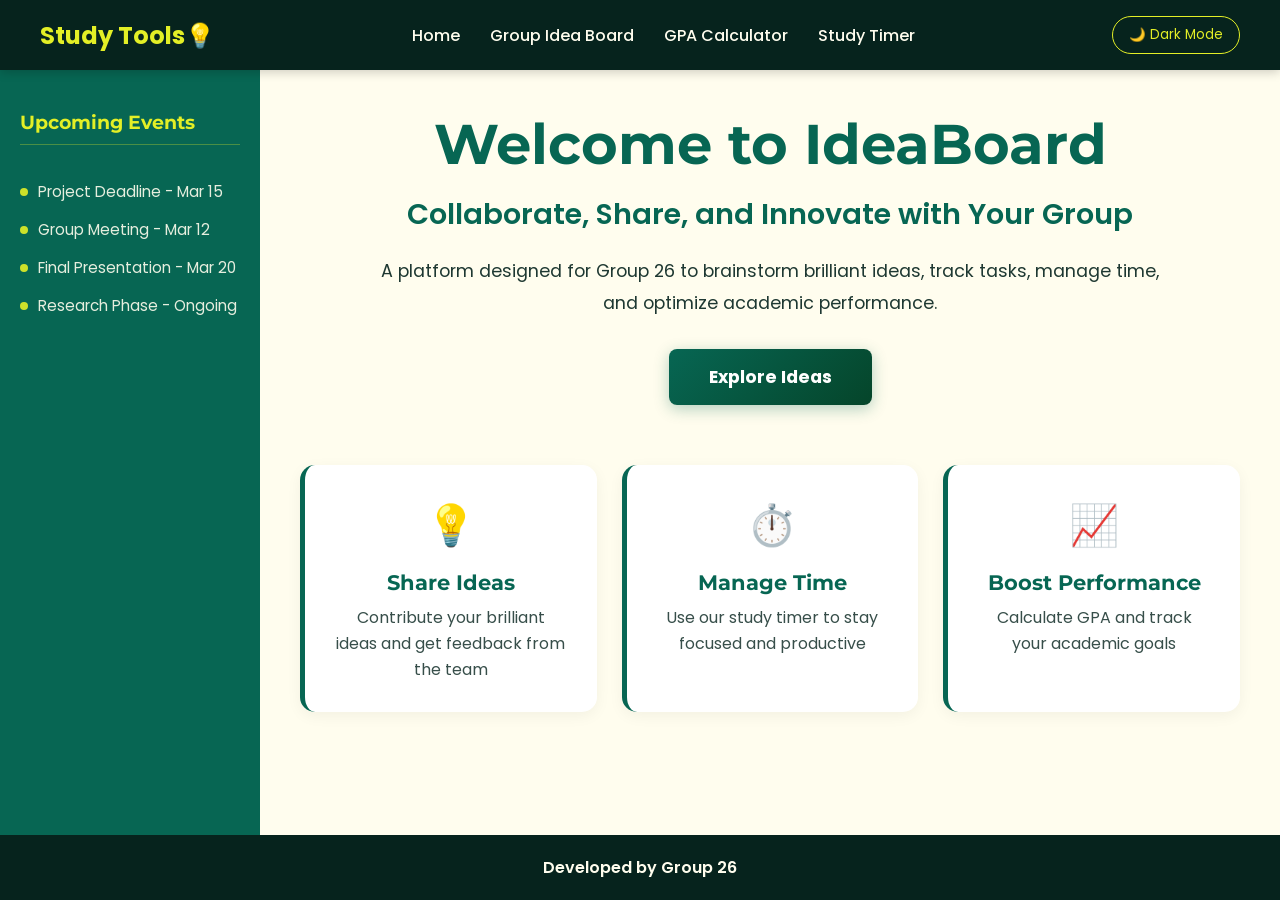
==== commit 3d2d7dda: "Alomst there" ====
--- a/Day 03 v1.2/index.html
+++ b/Day 03 v1.2/index.html
@@ -45,26 +45,27 @@
                         <button class="cta-btn" onclick="document.querySelector('[data-view=\"board\"]').click()">Explore Ideas</button>
                     </div>
                     <div class="hero-features">
-                        <div class="feature-card">
-                            <span class="feature-icon">💡</span>
-                            <h3>Share Ideas</h3>
-                            <p>Contribute your brilliant ideas and get feedback from the team</p>
-                        </div>
-                        <div class="feature-card">
-                            <span class="feature-icon">📊</span>
-                            <h3>Track Progress</h3>
-                            <p>Monitor likes and engagement on your ideas in real-time</p>
-                        </div>
-                        <div class="feature-card">
-                            <span class="feature-icon">⏱️</span>
-                            <h3>Manage Time</h3>
-                            <p>Use our study timer to stay focused and productive</p>
-                        </div>
-                        <div class="feature-card">
-                            <span class="feature-icon">📈</span>
-                            <h3>Boost Performance</h3>
-                            <p>Calculate GPA and track your academic goals</p>
-                        </div>
+                        <a href="#" class="nav-link" data-view="board">
+                            <div class="feature-card">
+                                <span class="feature-icon">💡</span>
+                                <h3>Share Ideas</h3>
+                                <p>Contribute your brilliant ideas and get feedback from the team</p>
+                            </div>
+                        </a>
+                        <a href="#" class="nav-link" data-view="timer">
+                            <div class="feature-card">
+                                <span class="feature-icon">⏱️</span>
+                                <h3>Manage Time</h3>
+                                <p>Use our study timer to stay focused and productive</p>
+                            </div>
+                        </a>
+                        <a href="#" class="nav-link" data-view="gpa">
+                            <div class="feature-card">
+                                <span class="feature-icon">📈</span>
+                                <h3>Boost Performance</h3>
+                                <p>Calculate GPA and track your academic goals</p>
+                            </div>
+                        </a>
                     </div>
                 </div>
             </section>
--- a/Day 03 v1.2/style.css
+++ b/Day 03 v1.2/style.css
@@ -1,4 +1,4 @@
-@import url('https://fonts.googleapis.com/css2?family=Outfit:wght@300;400;600;700&display=swap');
+@import url('https://fonts.googleapis.com/css2?family=Montserrat:wght@300;400;600;700&family=Poppins:wght@300;400;500;600;700&display=swap');
 
 :root {
     --light-cream: #fffdee;
@@ -10,6 +10,8 @@
     --text-dark: #333;
     --text-light: #fffdee;
     --transition: all 0.3s cubic-bezier(0.25, 0.8, 0.25, 1);
+    --font-heading: 'Montserrat', sans-serif;
+    --font-body: 'Poppins', sans-serif;
 }
 
 /* Theme Variables */
@@ -39,8 +41,13 @@
     margin: 0;
     padding: 0;
     box-sizing: border-box;
-    font-family: 'Outfit', sans-serif;
-}
+    font-family: var(--font-body);
+}
+
+h1, h2, h3, h4, h5, h6 {
+    font-family: var(--font-heading);
+}
+
 
 body {
     background-color: var(--bg-color);
@@ -245,6 +252,11 @@
     max-width: 1200px;
 }
 
+.hero-features a {
+    text-decoration: none;
+    color: inherit;
+}
+
 .feature-card {
     background: var(--card-bg);
     padding: 30px;
@@ -253,6 +265,7 @@
     text-align: center;
     transition: var(--transition);
     box-shadow: 0 4px 15px rgba(0,0,0,0.05);
+    height: 100%;
 }
 
 .feature-card:hover {
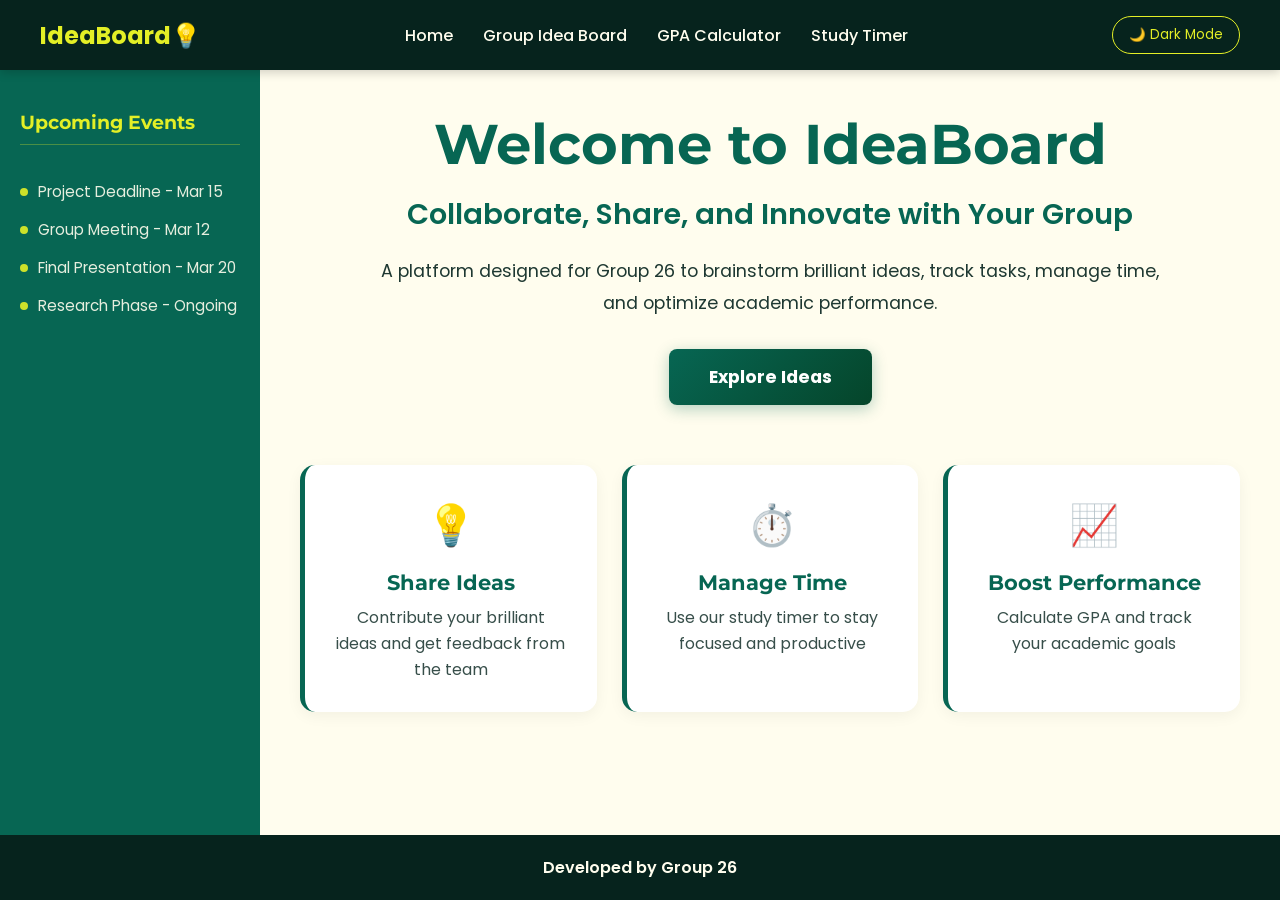
==== commit 3adc1a21: "Debugging" ====
--- a/Day 03 v1.2/index.html
+++ b/Day 03 v1.2/index.html
@@ -3,7 +3,7 @@
 <head>
     <meta charset="UTF-8">
     <meta name="viewport" content="width=device-width, initial-scale=1.0">
-    <title>Group Idea Board - Group 26</title>
+    <title>Idea Board - Group 26</title>
     <link rel="stylesheet" href="style.css">
 </head>
 <body class="light-theme">
@@ -12,7 +12,7 @@
     <div class="app-grid">
         <!-- Top Navbar -->
         <nav class="navbar">
-            <div class="nav-logo">Study Tools💡</div>
+            <div class="nav-logo">IdeaBoard💡</div>
             <ul class="nav-links">
                 <li><a href="#" class="nav-link" data-view="home">Home</a></li>
                 <li><a href="#" class="nav-link" data-view="board">Group Idea Board</a></li>
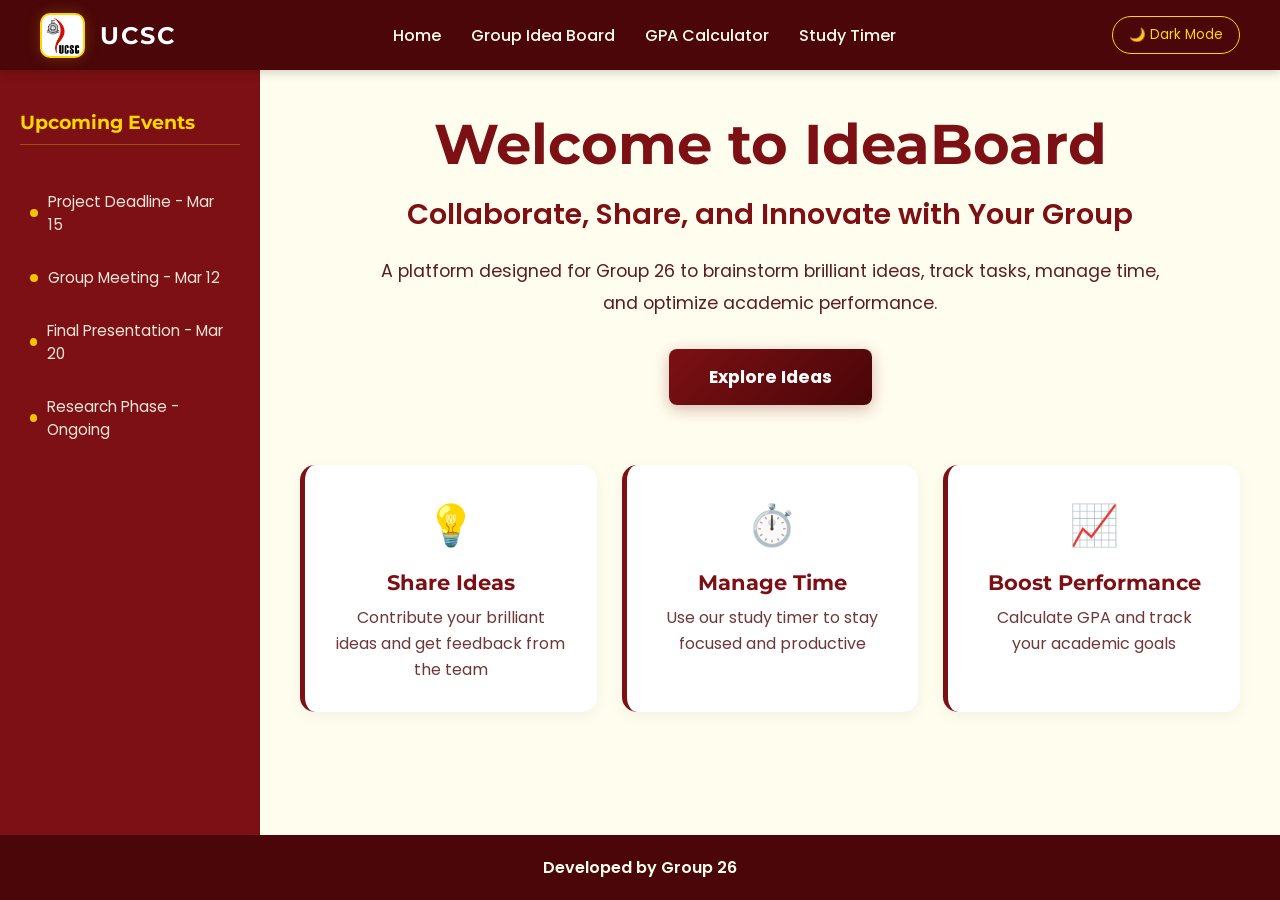
==== commit a22d3adb: "Add files via upload" ====
--- a/Day 03 v1.2/index.html
+++ b/Day 03 v1.2/index.html
@@ -1,195 +1,201 @@
-<!DOCTYPE html>
-<html lang="en">
-<head>
-    <meta charset="UTF-8">
-    <meta name="viewport" content="width=device-width, initial-scale=1.0">
-    <title>Idea Board - Group 26</title>
-    <link rel="stylesheet" href="style.css">
-</head>
-<body class="light-theme">
-    <div class="animated-bg" id="animated-bg"></div>
-    
-    <div class="app-grid">
-        <!-- Top Navbar -->
-        <nav class="navbar">
-            <div class="nav-logo">IdeaBoard💡</div>
-            <ul class="nav-links">
-                <li><a href="#" class="nav-link" data-view="home">Home</a></li>
-                <li><a href="#" class="nav-link" data-view="board">Group Idea Board</a></li>
-                <li><a href="#" class="nav-link" data-view="gpa">GPA Calculator</a></li>
-                <li><a href="#" class="nav-link" data-view="timer">Study Timer</a></li>
-            </ul>
-            <button id="theme-toggle" class="theme-btn">🌙 Toggle Theme</button>
-        </nav>
-
-        <!-- Sidebar -->
-        <aside class="sidebar">
-            <h3>Upcoming Events</h3>
-            <ul class="event-list">
-                <li><span class="event-dot"></span> Project Deadline - Mar 15</li>
-                <li><span class="event-dot"></span> Group Meeting - Mar 12</li>
-                <li><span class="event-dot"></span> Final Presentation - Mar 20</li>
-                <li><span class="event-dot"></span> Research Phase - Ongoing</li>
-            </ul>
-        </aside>
-
-        <!-- Main Content Area -->
-        <main class="main-content">
-            <!-- Home View -->
-            <section id="home-view" class="view-section active">
-                <div class="hero-section">
-                    <div class="hero-content">
-                        <h1>Welcome to IdeaBoard</h1>
-                        <p class="hero-subtitle">Collaborate, Share, and Innovate with Your Group</p>
-                        <p class="hero-description">A platform designed for Group 26 to brainstorm brilliant ideas, track tasks, manage time, and optimize academic performance.</p>
-                        <button class="cta-btn" onclick="document.querySelector('[data-view=\"board\"]').click()">Explore Ideas</button>
-                    </div>
-                    <div class="hero-features">
-                        <a href="#" class="nav-link" data-view="board">
-                            <div class="feature-card">
-                                <span class="feature-icon">💡</span>
-                                <h3>Share Ideas</h3>
-                                <p>Contribute your brilliant ideas and get feedback from the team</p>
-                            </div>
-                        </a>
-                        <a href="#" class="nav-link" data-view="timer">
-                            <div class="feature-card">
-                                <span class="feature-icon">⏱️</span>
-                                <h3>Manage Time</h3>
-                                <p>Use our study timer to stay focused and productive</p>
-                            </div>
-                        </a>
-                        <a href="#" class="nav-link" data-view="gpa">
-                            <div class="feature-card">
-                                <span class="feature-icon">📈</span>
-                                <h3>Boost Performance</h3>
-                                <p>Calculate GPA and track your academic goals</p>
-                            </div>
-                        </a>
-                    </div>
-                </div>
-            </section>
-
-            <!-- Group Idea Board View -->
-            <section id="board-view" class="view-section">
-                <header class="content-header">
-                    <h1>Group Idea Board</h1>
-                    <div class="stats-bar">
-                        <span id="total-ideas-counter">Total Ideas: 0</span>
-                        <div class="sort-container">
-                            <label for="sort-by">Sort By:</label>
-                            <select id="sort-by">
-                                <option value="time" selected>Time</option>
-                                <option value="total-likes">Total Likes</option>
-                            </select>
-                        </div>
-                    </div>
-                </header>
-
-                <section class="idea-form-section">
-                    <div class="form-group">
-                        <input type="text" id="user-name" placeholder="Your Name" aria-label="Your Name">
-                        <textarea id="idea-text" placeholder="Share your brilliant idea..." aria-label="Idea Text"></textarea>
-                        <button id="submit-idea" class="primary-btn">Post Idea</button>
-                    </div>
-                </section>
-
-                <section class="idea-board" id="idea-board">
-                    <!-- Idea cards will be injected here -->
-                </section>
-            </section>
-
-            <!-- GPA Calculator -->
-            <section id="gpa-view" class="view-section">
-                <header class="content-header">
-                    <h1>GPA Calculator</h1>
-                </header>
-                <div class="gpa-calculator-container">
-                    <div class="gpa-form-container">
-                        <div class="gpa-form-group">
-                            <input type="text" id="course-name" placeholder="Course Name (e.g., Intro to CS)">
-                            <input type="number" id="course-credits" placeholder="Credits" min="0" step="0.5">
-                            <select id="course-grade">
-                                <option value="4.0">A</option>
-                                <option value="3.7">A-</option>
-                                <option value="3.3">B+</option>
-                                <option value="3.0">B</option>
-                                <option value="2.7">B-</option>
-                                <option value="2.3">C+</option>
-                                <option value="2.0">C</option>
-                                <option value="1.7">C-</option>
-                                <option value="1.3">D+</option>
-                                <option value="1.0">D</option>
-                                <option value="0.0">F</option>
-                            </select>
-                            <button id="add-course-btn" class="primary-btn">Add Course</button>
-                            <button id="reset-gpa-btn" class="secondary-btn">Reset</button>
-                        </div>
-                    </div>
-                    <div class="gpa-results-container">
-                        <div class="gpa-summary">
-                            <h2>Your GPA</h2>
-                            <p id="gpa-value">0.00</p>
-                            <div class="gpa-summary-details">
-                                <span>Total Credits: <span id="total-credits">0</span></span>
-                                <span>Total Quality Points: <span id="total-quality-points">0</span></span>
-                            </div>
-                        </div>
-                        <table class="course-table">
-                            <thead>
-                                <tr>
-                                    <th>Course Name</th>
-                                    <th>Credits</th>
-                                    <th>Grade</th>
-                                    <th>Actions</th>
-                                </tr>
-                            </thead>
-                            <tbody id="course-list">
-                                <!-- Courses will be dynamically added here -->
-                            </tbody>
-                        </table>
-                    </div>
-                </div>
-            </section>
-
-            <!-- Study Timer -->
-            <section id="timer-view" class="view-section">
-                <header class="content-header">
-                    <h1>Study Timer</h1>
-                </header>
-                <div class="timer-container">
-                    <div class="timer-mode-buttons">
-                        <button class="timer-mode-btn active" data-mode="pomodoro">Focus</button>
-                        <button class="timer-mode-btn" data-mode="shortBreak">Short Break</button>
-                        <button class="timer-mode-btn" data-mode="longBreak">Long Break</button>
-                    </div>
-                    <div class="timer-display">
-                        <span id="timer-time">25:00</span>
-                    </div>
-                    <div class="timer-controls">
-                        <button id="timer-start-stop-btn" class="primary-btn">Start</button>
-                        <button id="timer-reset-btn" class="secondary-btn">Reset</button>
-                    </div>
-                </div>
-                <div class="task-manager-container">
-                    <h2>Focus Task</h2>
-                    <div class="task-form">
-                        <input type="text" id="task-input" placeholder="What are you working on?">
-                        <button id="add-task-btn" class="primary-btn">Add Task</button>
-                    </div>
-                    <ul id="task-list">
-                        <!-- Tasks will be added here -->
-                    </ul>
-                </div>
-            </section>
-        </main>
-
-        <!-- Footer -->
-        <footer class="footer">
-            <p>Developed by Group 26</p>
-        </footer>
-    </div>
-
-    <script src="script.js"></script>
-</body>
-</html>
+<!DOCTYPE html>
+<html lang="en">
+<head>
+    <meta charset="UTF-8">
+    <meta name="viewport" content="width=device-width, initial-scale=1.0">
+    <title>Idea Board - Group 26</title>
+    <link rel="stylesheet" href="style.css">
+</head>
+<body class="light-theme">
+    <div class="animated-bg" id="animated-bg"></div>
+    
+    <div class="app-grid">
+        <!-- Top Navbar -->
+        <nav class="navbar">
+            <div class="nav-brand">
+                <div class="logo-slot">
+                    <!-- University Logo -->
+                    <img src="UCSC logo.png" alt="UCSC Logo" class="university-logo">
+                </div>
+                <div class="nav-logo">UCSC</div>
+            </div>
+            <ul class="nav-links">
+                <li><a href="#" class="nav-link" data-view="home">Home</a></li>
+                <li><a href="#" class="nav-link" data-view="board">Group Idea Board</a></li>
+                <li><a href="#" class="nav-link" data-view="gpa">GPA Calculator</a></li>
+                <li><a href="#" class="nav-link" data-view="timer">Study Timer</a></li>
+            </ul>
+            <button id="theme-toggle" class="theme-btn">🌙 Toggle Theme</button>
+        </nav>
+
+        <!-- Sidebar -->
+        <aside class="sidebar">
+            <h3>Upcoming Events</h3>
+            <ul class="event-list">
+                <li><span class="event-dot"></span> Project Deadline - Mar 15</li>
+                <li><span class="event-dot"></span> Group Meeting - Mar 12</li>
+                <li><span class="event-dot"></span> Final Presentation - Mar 20</li>
+                <li><span class="event-dot"></span> Research Phase - Ongoing</li>
+            </ul>
+        </aside>
+
+        <!-- Main Content Area -->
+        <main class="main-content">
+            <!-- Home View -->
+            <section id="home-view" class="view-section active">
+                <div class="hero-section">
+                    <div class="hero-content">
+                        <h1>Welcome to IdeaBoard</h1>
+                        <p class="hero-subtitle">Collaborate, Share, and Innovate with Your Group</p>
+                        <p class="hero-description">A platform designed for Group 26 to brainstorm brilliant ideas, track tasks, manage time, and optimize academic performance.</p>
+                        <button class="cta-btn" onclick="document.querySelector('[data-view=\"board\"]').click()">Explore Ideas</button>
+                    </div>
+                    <div class="hero-features">
+                        <a href="#" class="nav-link" data-view="board">
+                            <div class="feature-card">
+                                <span class="feature-icon">💡</span>
+                                <h3>Share Ideas</h3>
+                                <p>Contribute your brilliant ideas and get feedback from the team</p>
+                            </div>
+                        </a>
+                        <a href="#" class="nav-link" data-view="timer">
+                            <div class="feature-card">
+                                <span class="feature-icon">⏱️</span>
+                                <h3>Manage Time</h3>
+                                <p>Use our study timer to stay focused and productive</p>
+                            </div>
+                        </a>
+                        <a href="#" class="nav-link" data-view="gpa">
+                            <div class="feature-card">
+                                <span class="feature-icon">📈</span>
+                                <h3>Boost Performance</h3>
+                                <p>Calculate GPA and track your academic goals</p>
+                            </div>
+                        </a>
+                    </div>
+                </div>
+            </section>
+
+            <!-- Group Idea Board View -->
+            <section id="board-view" class="view-section">
+                <header class="content-header">
+                    <h1>Group Idea Board</h1>
+                    <div class="stats-bar">
+                        <span id="total-ideas-counter">Total Ideas: 0</span>
+                        <div class="sort-container">
+                            <label for="sort-by">Sort By:</label>
+                            <select id="sort-by">
+                                <option value="time" selected>Time</option>
+                                <option value="total-likes">Total Likes</option>
+                            </select>
+                        </div>
+                    </div>
+                </header>
+
+                <section class="idea-form-section">
+                    <div class="form-group">
+                        <input type="text" id="user-name" placeholder="Your Name" aria-label="Your Name">
+                        <textarea id="idea-text" placeholder="Share your brilliant idea..." aria-label="Idea Text"></textarea>
+                        <button id="submit-idea" class="primary-btn">Post Idea</button>
+                    </div>
+                </section>
+
+                <section class="idea-board" id="idea-board">
+                    <!-- Idea cards will be injected here -->
+                </section>
+            </section>
+
+            <!-- GPA Calculator -->
+            <section id="gpa-view" class="view-section">
+                <header class="content-header">
+                    <h1>GPA Calculator</h1>
+                </header>
+                <div class="gpa-calculator-container">
+                    <div class="gpa-form-container">
+                        <div class="gpa-form-group">
+                            <input type="text" id="course-name" placeholder="Course Name (e.g., Intro to CS)">
+                            <input type="number" id="course-credits" placeholder="Credits" min="0" step="0.5">
+                            <select id="course-grade">
+                                <option value="4.0">A</option>
+                                <option value="3.7">A-</option>
+                                <option value="3.3">B+</option>
+                                <option value="3.0">B</option>
+                                <option value="2.7">B-</option>
+                                <option value="2.3">C+</option>
+                                <option value="2.0">C</option>
+                                <option value="1.7">C-</option>
+                                <option value="1.3">D+</option>
+                                <option value="1.0">D</option>
+                                <option value="0.0">F</option>
+                            </select>
+                            <button id="add-course-btn" class="primary-btn">Add Course</button>
+                            <button id="reset-gpa-btn" class="secondary-btn">Reset</button>
+                        </div>
+                    </div>
+                    <div class="gpa-results-container">
+                        <div class="gpa-summary">
+                            <h2>Your GPA</h2>
+                            <p id="gpa-value">0.00</p>
+                            <div class="gpa-summary-details">
+                                <span>Total Credits: <span id="total-credits">0</span></span>
+                                <span>Total Quality Points: <span id="total-quality-points">0</span></span>
+                            </div>
+                        </div>
+                        <table class="course-table">
+                            <thead>
+                                <tr>
+                                    <th>Course Name</th>
+                                    <th>Credits</th>
+                                    <th>Grade</th>
+                                    <th>Actions</th>
+                                </tr>
+                            </thead>
+                            <tbody id="course-list">
+                                <!-- Courses will be dynamically added here -->
+                            </tbody>
+                        </table>
+                    </div>
+                </div>
+            </section>
+
+            <!-- Study Timer -->
+            <section id="timer-view" class="view-section">
+                <header class="content-header">
+                    <h1>Study Timer</h1>
+                </header>
+                <div class="timer-container">
+                    <div class="timer-mode-buttons">
+                        <button class="timer-mode-btn active" data-mode="pomodoro">Focus</button>
+                        <button class="timer-mode-btn" data-mode="shortBreak">Short Break</button>
+                        <button class="timer-mode-btn" data-mode="longBreak">Long Break</button>
+                    </div>
+                    <div class="timer-display">
+                        <span id="timer-time">25:00</span>
+                    </div>
+                    <div class="timer-controls">
+                        <button id="timer-start-stop-btn" class="primary-btn">Start</button>
+                        <button id="timer-reset-btn" class="secondary-btn">Reset</button>
+                    </div>
+                </div>
+                <div class="task-manager-container">
+                    <h2>Focus Task</h2>
+                    <div class="task-form">
+                        <input type="text" id="task-input" placeholder="What are you working on?">
+                        <button id="add-task-btn" class="primary-btn">Add Task</button>
+                    </div>
+                    <ul id="task-list">
+                        <!-- Tasks will be added here -->
+                    </ul>
+                </div>
+            </section>
+        </main>
+
+        <!-- Footer -->
+        <footer class="footer">
+            <p>Developed by Group 26</p>
+        </footer>
+    </div>
+
+    <script src="script.js"></script>
+</body>
+</html>
--- a/Day 03 v1.2/style.css
+++ b/Day 03 v1.2/style.css
@@ -1,818 +1,880 @@
-@import url('https://fonts.googleapis.com/css2?family=Montserrat:wght@300;400;600;700&family=Poppins:wght@300;400;500;600;700&display=swap');
-
-:root {
-    --light-cream: #fffdee;
-    --lime-yellow: #e3ef26;
-    --dark-green: #076653;
-    --deep-green: #06231d;
-    --white: #ffffff;
-    --gray: #f4f4f4;
-    --text-dark: #333;
-    --text-light: #fffdee;
-    --transition: all 0.3s cubic-bezier(0.25, 0.8, 0.25, 1);
-    --font-heading: 'Montserrat', sans-serif;
-    --font-body: 'Poppins', sans-serif;
-}
-
-/* Theme Variables */
-body.light-theme {
-    --bg-color: var(--light-cream);
-    --grid-bg: var(--white);
-    --card-bg: var(--white);
-    --text-color: var(--deep-green);
-    --sidebar-bg: var(--dark-green);
-    --nav-bg: var(--deep-green);
-    --footer-bg: var(--deep-green);
-    --input-border: #ddd;
-}
-
-body.dark-theme {
-    --bg-color: #0c1a18;
-    --grid-bg: #112623;
-    --card-bg: #1a3530;
-    --text-color: var(--light-cream);
-    --sidebar-bg: #051a16;
-    --nav-bg: #041210;
-    --footer-bg: #041210;
-    --input-border: #2c4a45;
-}
-
-* {
-    margin: 0;
-    padding: 0;
-    box-sizing: border-box;
-    font-family: var(--font-body);
-}
-
-h1, h2, h3, h4, h5, h6 {
-    font-family: var(--font-heading);
-}
-
-
-body {
-    background-color: var(--bg-color);
-    color: var(--text-color);
-    transition: var(--transition);
-    overflow-x: hidden;
-    min-height: 100vh;
-}
-
-/* Grid Layout */
-.app-grid {
-    display: grid;
-    grid-template-columns: 260px 1fr;
-    grid-template-rows: 70px 1fr auto;
-    grid-template-areas: 
-        "nav nav"
-        "sidebar main"
-        "footer footer";
-    min-height: 100vh;
-}
-
-/* Navbar */
-.navbar {
-    grid-area: nav;
-    background-color: var(--nav-bg);
-    color: var(--text-light);
-    display: flex;
-    justify-content: space-between;
-    align-items: center;
-    padding: 0 40px;
-    z-index: 100;
-    box-shadow: 0 2px 10px rgba(0,0,0,0.2);
-}
-
-.nav-logo {
-    font-size: 1.5rem;
-    font-weight: 700;
-    color: var(--lime-yellow);
-}
-
-.nav-links {
-    list-style: none;
-    display: flex;
-    gap: 30px;
-}
-
-.nav-links a {
-    color: var(--text-light);
-    text-decoration: none;
-    font-weight: 500;
-    transition: var(--transition);
-}
-
-.nav-links a:hover {
-    color: var(--lime-yellow);
-}
-
-.theme-btn {
-    padding: 8px 16px;
-    background: transparent;
-    border: 1px solid var(--lime-yellow);
-    color: var(--lime-yellow);
-    border-radius: 20px;
-    cursor: pointer;
-    transition: var(--transition);
-}
-
-.theme-btn:hover {
-    background: var(--lime-yellow);
-    color: var(--deep-green);
-}
-
-/* Sidebar */
-.sidebar {
-    grid-area: sidebar;
-    background-color: var(--sidebar-bg);
-    color: var(--text-light);
-    padding: 40px 20px;
-    display: flex;
-    flex-direction: column;
-    gap: 20px;
-}
-
-.sidebar h3 {
-    font-size: 1.2rem;
-    color: var(--lime-yellow);
-    margin-bottom: 15px;
-    border-bottom: 1px solid rgba(227, 239, 38, 0.3);
-    padding-bottom: 10px;
-}
-
-.event-list {
-    list-style: none;
-}
-
-.event-list li {
-    margin-bottom: 15px;
-    font-size: 0.95rem;
-    display: flex;
-    align-items: center;
-    gap: 10px;
-    opacity: 0.9;
-}
-
-.event-dot {
-    width: 8px;
-    height: 8px;
-    background-color: var(--lime-yellow);
-    border-radius: 50%;
-}
-
-/* Main Content */
-.main-content {
-    grid-area: main;
-    padding: 40px;
-    position: relative;
-    z-index: 1;
-}
-
-/* View Sections */
-.view-section {
-    display: none;
-}
-
-.view-section.active {
-    display: block;
-    animation: fadeIn 0.3s ease-in-out;
-}
-
-@keyframes fadeIn {
-    from { opacity: 0; }
-    to { opacity: 1; }
-}
-
-/* Hero Section */
-.hero-section {
-    display: flex;
-    flex-direction: column;
-    gap: 60px;
-    align-items: center;
-}
-
-.hero-content {
-    text-align: center;
-    max-width: 800px;
-}
-
-.hero-content h1 {
-    font-size: 3.5rem;
-    font-weight: 700;
-    color: var(--dark-green);
-    margin-bottom: 15px;
-}
-
-body.dark-theme .hero-content h1 {
-    color: var(--lime-yellow);
-}
-
-.hero-subtitle {
-    font-size: 1.8rem;
-    color: var(--dark-green);
-    margin-bottom: 20px;
-    font-weight: 600;
-}
-
-body.dark-theme .hero-subtitle {
-    color: var(--lime-yellow);
-}
-
-.hero-description {
-    font-size: 1.1rem;
-    color: var(--text-color);
-    line-height: 1.8;
-    margin-bottom: 30px;
-    opacity: 0.9;
-}
-
-.cta-btn {
-    background: linear-gradient(135deg, var(--dark-green), #05452a);
-    color: white;
-    padding: 15px 40px;
-    border: none;
-    border-radius: 8px;
-    font-size: 1.1rem;
-    font-weight: 700;
-    cursor: pointer;
-    transition: var(--transition);
-    box-shadow: 0 4px 15px rgba(7, 102, 83, 0.3);
-}
-
-.cta-btn:hover {
-    transform: translateY(-3px);
-    box-shadow: 0 6px 20px rgba(7, 102, 83, 0.4);
-}
-
-/* Hero Features */
-.hero-features {
-    display: grid;
-    grid-template-columns: repeat(auto-fit, minmax(250px, 1fr));
-    gap: 25px;
-    width: 100%;
-    max-width: 1200px;
-}
-
-.hero-features a {
-    text-decoration: none;
-    color: inherit;
-}
-
-.feature-card {
-    background: var(--card-bg);
-    padding: 30px;
-    border-radius: 15px;
-    border-left: 5px solid var(--dark-green);
-    text-align: center;
-    transition: var(--transition);
-    box-shadow: 0 4px 15px rgba(0,0,0,0.05);
-    height: 100%;
-}
-
-.feature-card:hover {
-    transform: translateY(-5px);
-    box-shadow: 0 8px 25px rgba(0,0,0,0.1);
-}
-
-.feature-icon {
-    font-size: 2.5rem;
-    display: block;
-    margin-bottom: 15px;
-}
-
-.feature-card h3 {
-    color: var(--dark-green);
-    margin-bottom: 10px;
-    font-size: 1.3rem;
-}
-
-body.dark-theme .feature-card h3 {
-    color: var(--lime-yellow);
-}
-
-.feature-card p {
-    opacity: 0.8;
-    line-height: 1.6;
-}
-
-/* Placeholder Section */
-.placeholder-section {
-    text-align: center;
-    padding: 80px 40px;
-}
-
-.placeholder-section h1 {
-    font-size: 2.5rem;
-    color: var(--dark-green);
-    margin-bottom: 20px;
-}
-
-body.dark-theme .placeholder-section h1 {
-    color: var(--lime-yellow);
-}
-
-.placeholder-section p {
-    font-size: 1.3rem;
-    opacity: 0.6;
-}
-
-
-.content-header {
-    display: flex;
-    justify-content: space-between;
-    align-items: center;
-    margin-bottom: 40px;
-    flex-wrap: wrap;
-    gap: 20px;
-}
-
-.content-header h1 {
-    font-size: 2.5rem;
-    font-weight: 700;
-    color: var(--dark-green);
-}
-
-body.dark-theme .content-header h1 {
-    color: var(--lime-yellow);
-}
-
-.stats-bar {
-    display: flex;
-    align-items: center;
-    gap: 30px;
-}
-
-.sort-container {
-    display: flex;
-    align-items: center;
-    gap: 10px;
-}
-
-select {
-    padding: 8px 12px;
-    border-radius: 8px;
-    border: 1px solid var(--input-border);
-    background: var(--card-bg);
-    color: var(--text-color);
-    outline: none;
-}
-
-/* Idea Form */
-.idea-form-section {
-    background: var(--card-bg);
-    padding: 30px;
-    border-radius: 15px;
-    box-shadow: 0 4px 15px rgba(0,0,0,0.05);
-    margin-bottom: 40px;
-}
-
-.form-group {
-    display: flex;
-    flex-direction: column;
-    gap: 15px;
-}
-
-input[type="text"], textarea {
-    width: 100%;
-    padding: 12px 15px;
-    border: 1px solid var(--input-border);
-    border-radius: 8px;
-    background: var(--grid-bg);
-    color: var(--text-color);
-}
-
-textarea {
-    min-height: 100px;
-    resize: vertical;
-}
-
-.primary-btn {
-    align-self: stretch;
-    background-color: var(--dark-green);
-    color: white;
-    padding: 12px 30px;
-    border: none;
-    border-radius: 8px;
-    font-weight: 600;
-    cursor: pointer;
-    transition: var(--transition);
-}
-
-.primary-btn:hover {
-    background-color: var(--deep-green);
-}
-
-.secondary-btn {
-    align-self: stretch;
-    background-color: transparent;
-    color: var(--dark-green);
-    padding: 12px 30px;
-    border: 1px solid var(--dark-green);
-    border-radius: 8px;
-    font-weight: 600;
-    cursor: pointer;
-    transition: var(--transition);
-}
-
-.secondary-btn:hover {
-    background-color: var(--dark-green);
-    color: white;
-}
-
-
-/* Idea Board */
-.idea-board {
-    display: grid;
-    grid-template-columns: repeat(auto-fill, minmax(300px, 1fr));
-    gap: 25px;
-}
-
-.idea-card {
-    background: var(--card-bg);
-    padding: 25px;
-    border-radius: 15px;
-    border-left: 5px solid var(--dark-green);
-    position: relative;
-    transition: var(--transition);
-    box-shadow: 0 4px 15px rgba(0,0,0,0.05);
-    display: flex;
-    flex-direction: column;
-    justify-content: space-between;
-}
-
-.idea-card:hover {
-    transform: translateY(-5px);
-    box-shadow: 0 8px 25px rgba(0,0,0,0.1);
-}
-
-.idea-card.pinned {
-    border-left: 5px solid var(--lime-yellow);
-    background-color: rgba(227, 239, 38, 0.05);
-}
-
-.pin-tag {
-    position: absolute;
-    top: -10px;
-    right: 20px;
-    background: var(--lime-yellow);
-    color: var(--deep-green);
-    padding: 4px 12px;
-    border-radius: 20px;
-    font-size: 0.75rem;
-    font-weight: 700;
-    box-shadow: 0 2px 5px rgba(0,0,0,0.1);
-}
-
-.card-header {
-    display: flex;
-    justify-content: space-between;
-    margin-bottom: 15px;
-}
-
-.author-name {
-    font-weight: 700;
-    color: var(--dark-green);
-}
-
-body.dark-theme .author-name {
-    color: var(--lime-yellow);
-}
-
-.timestamp {
-    font-size: 0.8rem;
-    opacity: 0.6;
-}
-
-.idea-body {
-    margin-bottom: 20px;
-    line-height: 1.6;
-}
-
-.card-actions {
-    display: flex;
-    justify-content: space-between;
-    align-items: center;
-}
-
-.vote-btns {
-    display: flex;
-    gap: 10px;
-}
-
-.vote-btn {
-    background: transparent;
-    border: 1px solid var(--input-border);
-    padding: 5px 10px;
-    border-radius: 6px;
-    cursor: pointer;
-    display: flex;
-    align-items: center;
-    gap: 5px;
-    font-size: 0.9rem;
-    color: var(--text-color);
-}
-
-.vote-btn.active.like {
-    background-color: var(--dark-green);
-    color: white;
-}
-
-.vote-btn.active.dislike {
-    background-color: #d63031;
-    color: white;
-}
-
-.utility-btns {
-    display: flex;
-    gap: 10px;
-}
-
-.pin-btn {
-    background: transparent;
-    border: none;
-    cursor: pointer;
-    font-size: 1.2rem;
-    color: #ccc;
-    transition: var(--transition);
-}
-
-.pin-btn.active {
-    color: #ffd700; /* Gold highlight as requested */
-}
-
-
-.delete-btn {
-    background: transparent;
-    border: none;
-    color: #ff7675;
-    cursor: pointer;
-    font-size: 0.9rem;
-}
-
-/* GPA Calculator Styles */
-.gpa-calculator-container {
-    display: grid;
-    grid-template-columns: 1fr;
-    gap: 40px;
-}
-
-.gpa-form-container {
-    background: var(--card-bg);
-    padding: 30px;
-    border-radius: 15px;
-    box-shadow: 0 4px 15px rgba(0,0,0,0.05);
-}
-
-.gpa-form-group {
-    display: grid;
-    grid-template-columns: 3fr 1fr 1fr auto auto;
-    gap: 15px;
-    align-items: center;
-}
-
-.gpa-form-group input, .gpa-form-group select {
-    width: 100%;
-    padding: 12px 15px;
-    border: 1px solid var(--input-border);
-    border-radius: 8px;
-    background: var(--grid-bg);
-    color: var(--text-color);
-}
-
-.gpa-results-container {
-    background: var(--card-bg);
-    padding: 30px;
-    border-radius: 15px;
-    box-shadow: 0 4px 15px rgba(0,0,0,0.05);
-}
-
-.gpa-summary {
-    text-align: center;
-    margin-bottom: 30px;
-}
-
-.gpa-summary h2 {
-    font-size: 1.5rem;
-    color: var(--dark-green);
-    margin-bottom: 10px;
-}
-
-body.dark-theme .gpa-summary h2 {
-    color: var(--lime-yellow);
-}
-
-#gpa-value {
-    font-size: 4rem;
-    font-weight: 700;
-    color: var(--dark-green);
-}
-
-body.dark-theme #gpa-value {
-    color: var(--lime-yellow);
-}
-
-.gpa-summary-details {
-    display: flex;
-    justify-content: center;
-    gap: 30px;
-    margin-top: 15px;
-    opacity: 0.8;
-}
-
-.course-table {
-    width: 100%;
-    border-collapse: collapse;
-}
-
-.course-table th, .course-table td {
-    padding: 15px;
-    text-align: left;
-    border-bottom: 1px solid var(--input-border);
-}
-
-.course-table th {
-    font-weight: 600;
-    color: var(--dark-green);
-}
-
-body.dark-theme .course-table th {
-    color: var(--lime-yellow);
-}
-
-.delete-course-btn {
-    background-color: #ff7675;
-    color: white;
-    padding: 8px 15px;
-    border: none;
-    border-radius: 6px;
-    cursor: pointer;
-    transition: var(--transition);
-}
-
-.delete-course-btn:hover {
-    background-color: #d63031;
-}
-
-/* Timer Styles */
-.timer-container {
-    background: var(--card-bg);
-    padding: 40px;
-    border-radius: 15px;
-    box-shadow: 0 4px 15px rgba(0,0,0,0.05);
-    max-width: 500px;
-    margin: 0 auto 40px auto;
-    text-align: center;
-}
-
-.timer-mode-buttons {
-    display: flex;
-    justify-content: center;
-    gap: 10px;
-    margin-bottom: 30px;
-}
-
-.timer-mode-btn {
-    background: transparent;
-    border: 1px solid var(--input-border);
-    color: var(--text-color);
-    padding: 10px 20px;
-    border-radius: 8px;
-    cursor: pointer;
-    transition: var(--transition);
-}
-
-.timer-mode-btn.active {
-    background: var(--dark-green);
-    color: white;
-    border-color: var(--dark-green);
-}
-
-.timer-display {
-    font-size: 6rem;
-    font-weight: 700;
-    color: var(--dark-green);
-    margin-bottom: 30px;
-}
-
-body.dark-theme .timer-display {
-    color: var(--lime-yellow);
-}
-
-.timer-controls {
-    display: flex;
-    justify-content: center;
-    gap: 20px;
-}
-
-/* Task Manager Styles */
-.task-manager-container {
-    background: var(--card-bg);
-    padding: 30px;
-    border-radius: 15px;
-    box-shadow: 0 4px 15px rgba(0,0,0,0.05);
-    max-width: 500px;
-    margin: 0 auto;
-}
-
-.task-manager-container h2 {
-    text-align: center;
-    margin-bottom: 20px;
-    color: var(--dark-green);
-}
-
-body.dark-theme .task-manager-container h2 {
-    color: var(--lime-yellow);
-}
-
-.task-form {
-    display: flex;
-    gap: 10px;
-    margin-bottom: 20px;
-}
-
-#task-input {
-    flex-grow: 1;
-}
-
-#task-list {
-    list-style: none;
-}
-
-#task-list li {
-    display: flex;
-    justify-content: space-between;
-    align-items: center;
-    padding: 15px;
-    border-bottom: 1px solid var(--input-border);
-}
-
-#task-list li.completed span {
-    text-decoration: line-through;
-    opacity: 0.5;
-}
-
-.task-actions button {
-    background: transparent;
-    border: none;
-    cursor: pointer;
-    font-size: 1.2rem;
-    margin-left: 10px;
-}
-
-.task-complete-btn {
-    color: #27ae60;
-}
-
-.task-delete-btn {
-    color: #c0392b;
-}
-
-
-
-/* Footer */
-.footer {
-    grid-area: footer;
-    background-color: var(--footer-bg);
-    color: var(--text-light);
-    text-align: center;
-    padding: 20px;
-    font-weight: 600;
-}
-
-/* Animations */
-.animated-bg {
-    position: fixed;
-    top: 0;
-    left: 0;
-    width: 100%;
-    height: 100%;
-    pointer-events: none;
-    z-index: 0;
-}
-
-.floating-bulb {
-    position: absolute;
-    font-size: 2rem;
-    opacity: 0.1;
-    animation: float 10s infinite linear;
-}
-
-@keyframes float {
-    0% { transform: translateY(100vh) rotate(0deg); opacity: 0; }
-    20% { opacity: 0.2; }
-    80% { opacity: 0.2; }
-    100% { transform: translateY(-20vh) rotate(360deg); opacity: 0; }
-}
-
-@media (max-width: 900px) {
-    .app-grid {
-        grid-template-columns: 1fr;
-        grid-template-areas: 
-            "nav"
-            "main"
-            "sidebar"
-            "footer";
-    }
-    .sidebar {
-        padding: 40px;
-    }
-}
+@import url('https://fonts.googleapis.com/css2?family=Montserrat:wght@300;400;600;700&family=Poppins:wght@300;400;500;600;700&display=swap');
+
+:root {
+    --ucsc-maroon: #7C1014;
+    --ucsc-gold: #FFD700;
+    --ucsc-gold-hover: #e6c200;
+    --dark-maroon: #4a0608;
+    --light-cream: #fffdee;
+    --white: #ffffff;
+    --gray: #f4f4f4;
+    --text-dark: #333;
+    --text-light: #fffdee;
+    --transition: all 0.4s cubic-bezier(0.165, 0.84, 0.44, 1);
+    --font-heading: 'Montserrat', sans-serif;
+    --font-body: 'Poppins', sans-serif;
+}
+
+/* Theme Variables */
+body.light-theme {
+    --bg-color: var(--light-cream);
+    --grid-bg: var(--white);
+    --card-bg: var(--white);
+    --text-color: var(--dark-maroon);
+    --sidebar-bg: var(--ucsc-maroon);
+    --nav-bg: var(--dark-maroon);
+    --footer-bg: var(--dark-maroon);
+    --input-border: #ddd;
+    --accent-color: var(--ucsc-gold);
+}
+
+body.dark-theme {
+    --bg-color: #1a0506;
+    --grid-bg: #2b090a;
+    --card-bg: #3d0c0e;
+    --text-color: var(--light-cream);
+    --sidebar-bg: #140304;
+    --nav-bg: #0a0102;
+    --footer-bg: #0a0102;
+    --input-border: #5c1a1d;
+    --accent-color: var(--ucsc-gold);
+}
+
+* {
+    margin: 0;
+    padding: 0;
+    box-sizing: border-box;
+    font-family: var(--font-body);
+}
+
+h1, h2, h3, h4, h5, h6 {
+    font-family: var(--font-heading);
+}
+
+
+body {
+    background-color: var(--bg-color);
+    color: var(--text-color);
+    transition: var(--transition);
+    overflow-x: hidden;
+    min-height: 100vh;
+    animation: pageFadeIn 1.2s cubic-bezier(0.165, 0.84, 0.44, 1);
+}
+
+@keyframes pageFadeIn {
+    from { opacity: 0; }
+    to { opacity: 1; }
+}
+
+/* Grid Layout */
+.app-grid {
+    display: grid;
+    grid-template-columns: 260px 1fr;
+    grid-template-rows: 70px 1fr auto;
+    grid-template-areas: 
+        "nav nav"
+        "sidebar main"
+        "footer footer";
+    min-height: 100vh;
+}
+
+/* Navbar */
+.navbar {
+    grid-area: nav;
+    background-color: var(--nav-bg);
+    color: var(--text-light);
+    display: flex;
+    justify-content: space-between;
+    align-items: center;
+    padding: 0 40px;
+    z-index: 100;
+    box-shadow: 0 2px 10px rgba(0,0,0,0.2);
+}
+
+.nav-brand {
+    display: flex;
+    align-items: center;
+    gap: 15px;
+}
+
+.logo-slot {
+    width: 45px;
+    height: 45px;
+    background: var(--white);
+    border-radius: 10px;
+    display: flex;
+    justify-content: center;
+    align-items: center;
+    box-shadow: 0 0 15px rgba(255, 215, 0, 0.2);
+    border: 2px solid var(--ucsc-gold);
+    overflow: hidden;
+}
+
+.university-logo {
+    width: 100%;
+    height: 100%;
+    object-fit: contain;
+    padding: 2px;
+}
+
+.nav-logo {
+    font-family: var(--font-heading);
+    letter-spacing:2px ;
+    font-size: 1.5rem;
+    font-weight: 700;
+    color: #ffffff;
+}
+
+.nav-links {
+    list-style: none;
+    display: flex;
+    gap: 30px;
+}
+
+.nav-links a {
+    color: var(--text-light);
+    text-decoration: none;
+    font-weight: 500;
+    transition: var(--transition);
+}
+
+.nav-links a:hover {
+    color: var(--ucsc-gold);
+}
+
+.theme-btn {
+    padding: 8px 16px;
+    background: transparent;
+    border: 1px solid var(--ucsc-gold);
+    color: var(--ucsc-gold);
+    border-radius: 20px;
+    cursor: pointer;
+    transition: var(--transition);
+}
+
+.theme-btn:hover {
+    background: var(--ucsc-gold);
+    color: var(--dark-maroon);
+}
+
+/* Sidebar */
+.sidebar {
+    grid-area: sidebar;
+    background-color: var(--sidebar-bg);
+    color: var(--text-light);
+    padding: 40px 20px;
+    display: flex;
+    flex-direction: column;
+    gap: 20px;
+}
+
+.sidebar h3 {
+    font-size: 1.2rem;
+    color: var(--ucsc-gold);
+    margin-bottom: 15px;
+    border-bottom: 1px solid rgba(255, 215, 0, 0.3);
+    padding-bottom: 10px;
+}
+
+.event-list {
+    list-style: none;
+}
+
+.event-list li {
+    margin-bottom: 10px;
+    font-size: 0.95rem;
+    display: flex;
+    align-items: center;
+    gap: 10px;
+    opacity: 0.9;
+    padding: 10px;
+    border-radius: 8px;
+    transition: var(--transition);
+    cursor: default;
+}
+
+.event-list li:hover {
+    transform: scale(1.05);
+    background: rgba(255, 215, 0, 0.1);
+    box-shadow: 0 0 20px rgba(255, 215, 0, 0.2);
+    color: var(--ucsc-gold);
+    opacity: 1;
+}
+
+.event-dot {
+    width: 8px;
+    height: 8px;
+    background-color: var(--ucsc-gold);
+    border-radius: 50%;
+    transition: var(--transition);
+}
+
+.event-list li:hover .event-dot {
+    box-shadow: 0 0 10px var(--ucsc-gold);
+}
+
+/* Main Content */
+.main-content {
+    grid-area: main;
+    padding: 40px;
+    position: relative;
+    z-index: 1;
+}
+
+/* View Sections */
+.view-section {
+    display: none;
+    opacity: 0;
+}
+
+.view-section.active {
+    display: block;
+    animation: smoothFadeIn 0.8s cubic-bezier(0.165, 0.84, 0.44, 1) forwards;
+}
+
+@keyframes smoothFadeIn {
+    0% { 
+        opacity: 0; 
+        transform: translateY(30px); 
+    }
+    100% { 
+        opacity: 1; 
+        transform: translateY(0); 
+    }
+}
+
+/* Hero Section */
+.hero-section {
+    display: flex;
+    flex-direction: column;
+    gap: 60px;
+    align-items: center;
+}
+
+.hero-content {
+    text-align: center;
+    max-width: 800px;
+}
+
+.hero-content h1 {
+    font-size: 3.5rem;
+    font-weight: 700;
+    color: var(--ucsc-maroon);
+    margin-bottom: 15px;
+}
+
+body.dark-theme .hero-content h1 {
+    color: var(--ucsc-gold);
+}
+
+.hero-subtitle {
+    font-size: 1.8rem;
+    color: var(--ucsc-maroon);
+    margin-bottom: 20px;
+    font-weight: 600;
+}
+
+body.dark-theme .hero-subtitle {
+    color: var(--ucsc-gold);
+}
+
+.hero-description {
+    font-size: 1.1rem;
+    color: var(--text-color);
+    line-height: 1.8;
+    margin-bottom: 30px;
+    opacity: 0.9;
+}
+
+.cta-btn {
+    background: linear-gradient(135deg, var(--ucsc-maroon), var(--dark-maroon));
+    color: white;
+    padding: 15px 40px;
+    border: none;
+    border-radius: 8px;
+    font-size: 1.1rem;
+    font-weight: 700;
+    cursor: pointer;
+    transition: var(--transition);
+    box-shadow: 0 4px 15px rgba(124, 16, 20, 0.3);
+}
+
+.cta-btn:hover {
+    transform: translateY(-3px);
+    box-shadow: 0 6px 20px rgba(124, 16, 20, 0.4);
+}
+
+/* Hero Features */
+.hero-features {
+    display: grid;
+    grid-template-columns: repeat(auto-fit, minmax(250px, 1fr));
+    gap: 25px;
+    width: 100%;
+    max-width: 1200px;
+}
+
+.hero-features a {
+    text-decoration: none;
+    color: inherit;
+}
+
+.feature-card {
+    background: var(--card-bg);
+    padding: 30px;
+    border-radius: 15px;
+    border-left: 5px solid var(--ucsc-maroon);
+    text-align: center;
+    transition: var(--transition);
+    box-shadow: 0 4px 15px rgba(0,0,0,0.05);
+    height: 100%;
+}
+
+.feature-card:hover {
+    transform: translateY(-5px);
+    box-shadow: 0 8px 25px rgba(0,0,0,0.1);
+    border-left-color: var(--ucsc-gold);
+}
+
+.feature-icon {
+    font-size: 2.5rem;
+    display: block;
+    margin-bottom: 15px;
+}
+
+.feature-card h3 {
+    color: var(--ucsc-maroon);
+    margin-bottom: 10px;
+    font-size: 1.3rem;
+}
+
+body.dark-theme .feature-card h3 {
+    color: var(--ucsc-gold);
+}
+
+.feature-card p {
+    opacity: 0.8;
+    line-height: 1.6;
+}
+
+/* Placeholder Section */
+.placeholder-section {
+    text-align: center;
+    padding: 80px 40px;
+}
+
+.placeholder-section h1 {
+    font-size: 2.5rem;
+    color: var(--ucsc-maroon);
+    margin-bottom: 20px;
+}
+
+body.dark-theme .placeholder-section h1 {
+    color: var(--ucsc-gold);
+}
+
+.placeholder-section p {
+    font-size: 1.3rem;
+    opacity: 0.6;
+}
+
+
+.content-header {
+    display: flex;
+    justify-content: space-between;
+    align-items: center;
+    margin-bottom: 40px;
+    flex-wrap: wrap;
+    gap: 20px;
+}
+
+.content-header h1 {
+    font-size: 2.5rem;
+    font-weight: 700;
+    color: var(--ucsc-maroon);
+}
+
+body.dark-theme .content-header h1 {
+    color: var(--ucsc-gold);
+}
+
+.stats-bar {
+    display: flex;
+    align-items: center;
+    gap: 30px;
+}
+
+.sort-container {
+    display: flex;
+    align-items: center;
+    gap: 10px;
+}
+
+select {
+    padding: 8px 12px;
+    border-radius: 8px;
+    border: 1px solid var(--input-border);
+    background: var(--card-bg);
+    color: var(--text-color);
+    outline: none;
+}
+
+/* Idea Form */
+.idea-form-section {
+    background: var(--card-bg);
+    padding: 30px;
+    border-radius: 15px;
+    box-shadow: 0 4px 15px rgba(0,0,0,0.05);
+    margin-bottom: 40px;
+}
+
+.form-group {
+    display: flex;
+    flex-direction: column;
+    gap: 15px;
+}
+
+input[type="text"], textarea {
+    width: 100%;
+    padding: 12px 15px;
+    border: 1px solid var(--input-border);
+    border-radius: 8px;
+    background: var(--grid-bg);
+    color: var(--text-color);
+}
+
+textarea {
+    min-height: 100px;
+    resize: vertical;
+}
+
+.primary-btn {
+    align-self: stretch;
+    background-color: var(--ucsc-maroon);
+    color: white;
+    padding: 12px 30px;
+    border: none;
+    border-radius: 8px;
+    font-weight: 600;
+    cursor: pointer;
+    transition: var(--transition);
+}
+
+.primary-btn:hover {
+    background-color: var(--dark-maroon);
+}
+
+.secondary-btn {
+    align-self: stretch;
+    background-color: transparent;
+    color: var(--ucsc-maroon);
+    padding: 12px 30px;
+    border: 1px solid var(--ucsc-maroon);
+    border-radius: 8px;
+    font-weight: 600;
+    cursor: pointer;
+    transition: var(--transition);
+}
+
+.secondary-btn:hover {
+    background-color: var(--ucsc-maroon);
+    color: white;
+}
+
+
+/* Idea Board */
+.idea-board {
+    display: grid;
+    grid-template-columns: repeat(auto-fill, minmax(300px, 1fr));
+    gap: 25px;
+}
+
+.idea-card {
+    background: var(--card-bg);
+    padding: 25px;
+    border-radius: 15px;
+    border-left: 5px solid var(--ucsc-maroon);
+    position: relative;
+    transition: var(--transition);
+    box-shadow: 0 4px 15px rgba(0,0,0,0.05);
+    display: flex;
+    flex-direction: column;
+    justify-content: space-between;
+}
+
+.idea-card:hover {
+    transform: translateY(-5px);
+    box-shadow: 0 8px 25px rgba(0,0,0,0.1);
+}
+
+.idea-card.pinned {
+    border-left: 5px solid var(--ucsc-gold);
+    background-color: rgba(255, 215, 0, 0.05);
+}
+
+.pin-tag {
+    position: absolute;
+    top: -10px;
+    right: 20px;
+    background: var(--ucsc-gold);
+    color: var(--dark-maroon);
+    padding: 4px 12px;
+    border-radius: 20px;
+    font-size: 0.75rem;
+    font-weight: 700;
+    box-shadow: 0 2px 5px rgba(0,0,0,0.1);
+}
+
+.card-header {
+    display: flex;
+    justify-content: space-between;
+    margin-bottom: 15px;
+}
+
+.author-name {
+    font-weight: 700;
+    color: var(--ucsc-maroon);
+}
+
+body.dark-theme .author-name {
+    color: var(--ucsc-gold);
+}
+
+.timestamp {
+    font-size: 0.8rem;
+    opacity: 0.6;
+}
+
+.idea-body {
+    margin-bottom: 20px;
+    line-height: 1.6;
+}
+
+.card-actions {
+    display: flex;
+    justify-content: space-between;
+    align-items: center;
+}
+
+.vote-btns {
+    display: flex;
+    gap: 10px;
+}
+
+.vote-btn {
+    background: transparent;
+    border: 1px solid var(--input-border);
+    padding: 5px 10px;
+    border-radius: 6px;
+    cursor: pointer;
+    display: flex;
+    align-items: center;
+    gap: 5px;
+    font-size: 0.9rem;
+    color: var(--text-color);
+}
+
+.vote-btn.active.like {
+    background-color: var(--ucsc-maroon);
+    color: white;
+}
+
+.vote-btn.active.dislike {
+    background-color: #d63031;
+    color: white;
+}
+
+.utility-btns {
+    display: flex;
+    gap: 10px;
+}
+
+.pin-btn {
+    background: transparent;
+    border: none;
+    cursor: pointer;
+    font-size: 1.2rem;
+    color: #ccc;
+    transition: var(--transition);
+}
+
+.pin-btn.active {
+    color: var(--ucsc-gold);
+}
+
+
+.delete-btn {
+    background: transparent;
+    border: none;
+    color: #ff7675;
+    cursor: pointer;
+    font-size: 0.9rem;
+}
+
+/* GPA Calculator Styles */
+.gpa-calculator-container {
+    display: grid;
+    grid-template-columns: 1fr;
+    gap: 40px;
+}
+
+.gpa-form-container {
+    background: var(--card-bg);
+    padding: 30px;
+    border-radius: 15px;
+    box-shadow: 0 4px 15px rgba(0,0,0,0.05);
+}
+
+.gpa-form-group {
+    display: grid;
+    grid-template-columns: 3fr 1fr 1fr auto auto;
+    gap: 15px;
+    align-items: center;
+}
+
+.gpa-form-group input, .gpa-form-group select {
+    width: 100%;
+    padding: 12px 15px;
+    border: 1px solid var(--input-border);
+    border-radius: 8px;
+    background: var(--grid-bg);
+    color: var(--text-color);
+}
+
+.gpa-results-container {
+    background: var(--card-bg);
+    padding: 30px;
+    border-radius: 15px;
+    box-shadow: 0 4px 15px rgba(0,0,0,0.05);
+}
+
+.gpa-summary {
+    text-align: center;
+    margin-bottom: 30px;
+}
+
+.gpa-summary h2 {
+    font-size: 1.5rem;
+    color: var(--ucsc-maroon);
+    margin-bottom: 10px;
+}
+
+body.dark-theme .gpa-summary h2 {
+    color: var(--ucsc-gold);
+}
+
+#gpa-value {
+    font-size: 4rem;
+    font-weight: 700;
+    color: var(--ucsc-maroon);
+}
+
+body.dark-theme #gpa-value {
+    color: var(--ucsc-gold);
+}
+
+.gpa-summary-details {
+    display: flex;
+    justify-content: center;
+    gap: 30px;
+    margin-top: 15px;
+    opacity: 0.8;
+}
+
+.course-table {
+    width: 100%;
+    border-collapse: collapse;
+}
+
+.course-table th, .course-table td {
+    padding: 15px;
+    text-align: left;
+    border-bottom: 1px solid var(--input-border);
+}
+
+.course-table th {
+    font-weight: 600;
+    color: var(--ucsc-maroon);
+}
+
+body.dark-theme .course-table th {
+    color: var(--ucsc-gold);
+}
+
+.delete-course-btn {
+    background-color: #ff7675;
+    color: white;
+    padding: 8px 15px;
+    border: none;
+    border-radius: 6px;
+    cursor: pointer;
+    transition: var(--transition);
+}
+
+.delete-course-btn:hover {
+    background-color: #d63031;
+}
+
+/* Timer Styles */
+.timer-container {
+    background: var(--card-bg);
+    padding: 40px;
+    border-radius: 15px;
+    box-shadow: 0 4px 15px rgba(0,0,0,0.05);
+    max-width: 500px;
+    margin: 0 auto 40px auto;
+    text-align: center;
+}
+
+.timer-mode-buttons {
+    display: flex;
+    justify-content: center;
+    gap: 10px;
+    margin-bottom: 30px;
+}
+
+.timer-mode-btn {
+    background: transparent;
+    border: 1px solid var(--input-border);
+    color: var(--text-color);
+    padding: 10px 20px;
+    border-radius: 8px;
+    cursor: pointer;
+    transition: var(--transition);
+}
+
+.timer-mode-btn.active {
+    background: var(--ucsc-maroon);
+    color: white;
+    border-color: var(--ucsc-maroon);
+}
+
+.timer-display {
+    font-size: 6rem;
+    font-weight: 700;
+    color: var(--ucsc-maroon);
+    margin-bottom: 30px;
+}
+
+body.dark-theme .timer-display {
+    color: var(--ucsc-gold);
+}
+
+.timer-controls {
+    display: flex;
+    justify-content: center;
+    gap: 20px;
+}
+
+/* Task Manager Styles */
+.task-manager-container {
+    background: var(--card-bg);
+    padding: 30px;
+    border-radius: 15px;
+    box-shadow: 0 4px 15px rgba(0,0,0,0.05);
+    max-width: 500px;
+    margin: 0 auto;
+}
+
+.task-manager-container h2 {
+    text-align: center;
+    margin-bottom: 20px;
+    color: var(--ucsc-maroon);
+}
+
+body.dark-theme .task-manager-container h2 {
+    color: var(--ucsc-gold);
+}
+
+.task-form {
+    display: flex;
+    gap: 10px;
+    margin-bottom: 20px;
+}
+
+#task-input {
+    flex-grow: 1;
+}
+
+#task-list {
+    list-style: none;
+}
+
+#task-list li {
+    display: flex;
+    justify-content: space-between;
+    align-items: center;
+    padding: 15px;
+    border-bottom: 1px solid var(--input-border);
+}
+
+#task-list li.completed span {
+    text-decoration: line-through;
+    opacity: 0.5;
+}
+
+.task-actions button {
+    background: transparent;
+    border: none;
+    cursor: pointer;
+    font-size: 1.2rem;
+    margin-left: 10px;
+}
+
+.task-complete-btn {
+    color: #27ae60;
+}
+
+.task-delete-btn {
+    color: #c0392b;
+}
+
+
+
+/* Footer */
+.footer {
+    grid-area: footer;
+    background-color: var(--footer-bg);
+    color: var(--text-light);
+    text-align: center;
+    padding: 20px;
+    font-weight: 600;
+}
+
+/* Animations */
+.animated-bg {
+    position: fixed;
+    top: 0;
+    left: 0;
+    width: 100%;
+    height: 100%;
+    pointer-events: none;
+    z-index: 0;
+}
+
+.floating-bulb {
+    position: absolute;
+    font-size: 2rem;
+    opacity: 0.1;
+    animation: float 10s infinite linear;
+}
+
+@keyframes float {
+    0% { transform: translateY(100vh) rotate(0deg); opacity: 0; }
+    20% { opacity: 0.2; }
+    80% { opacity: 0.2; }
+    100% { transform: translateY(-20vh) rotate(360deg); opacity: 0; }
+}
+
+@media (max-width: 900px) {
+    .app-grid {
+        grid-template-columns: 1fr;
+        grid-template-areas: 
+            "nav"
+            "main"
+            "sidebar"
+            "footer";
+    }
+    .sidebar {
+        padding: 40px;
+    }
+}
